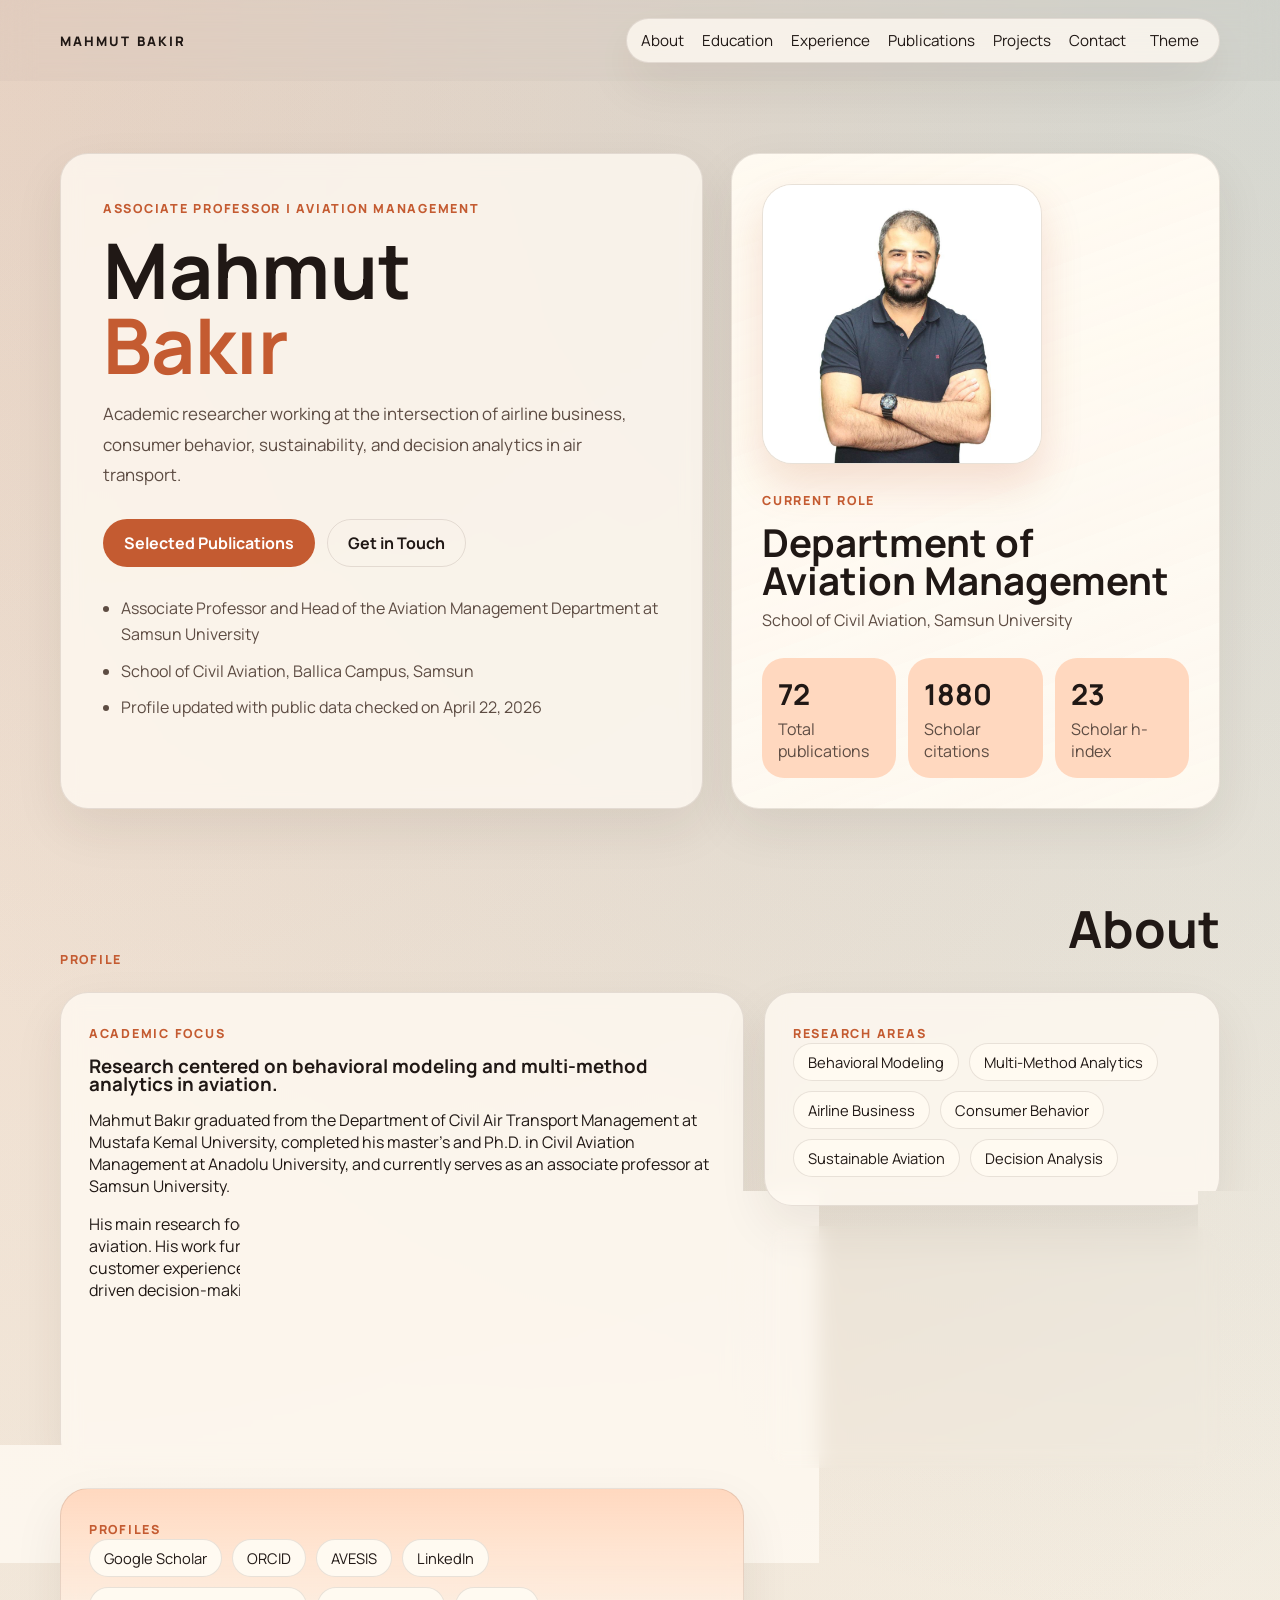
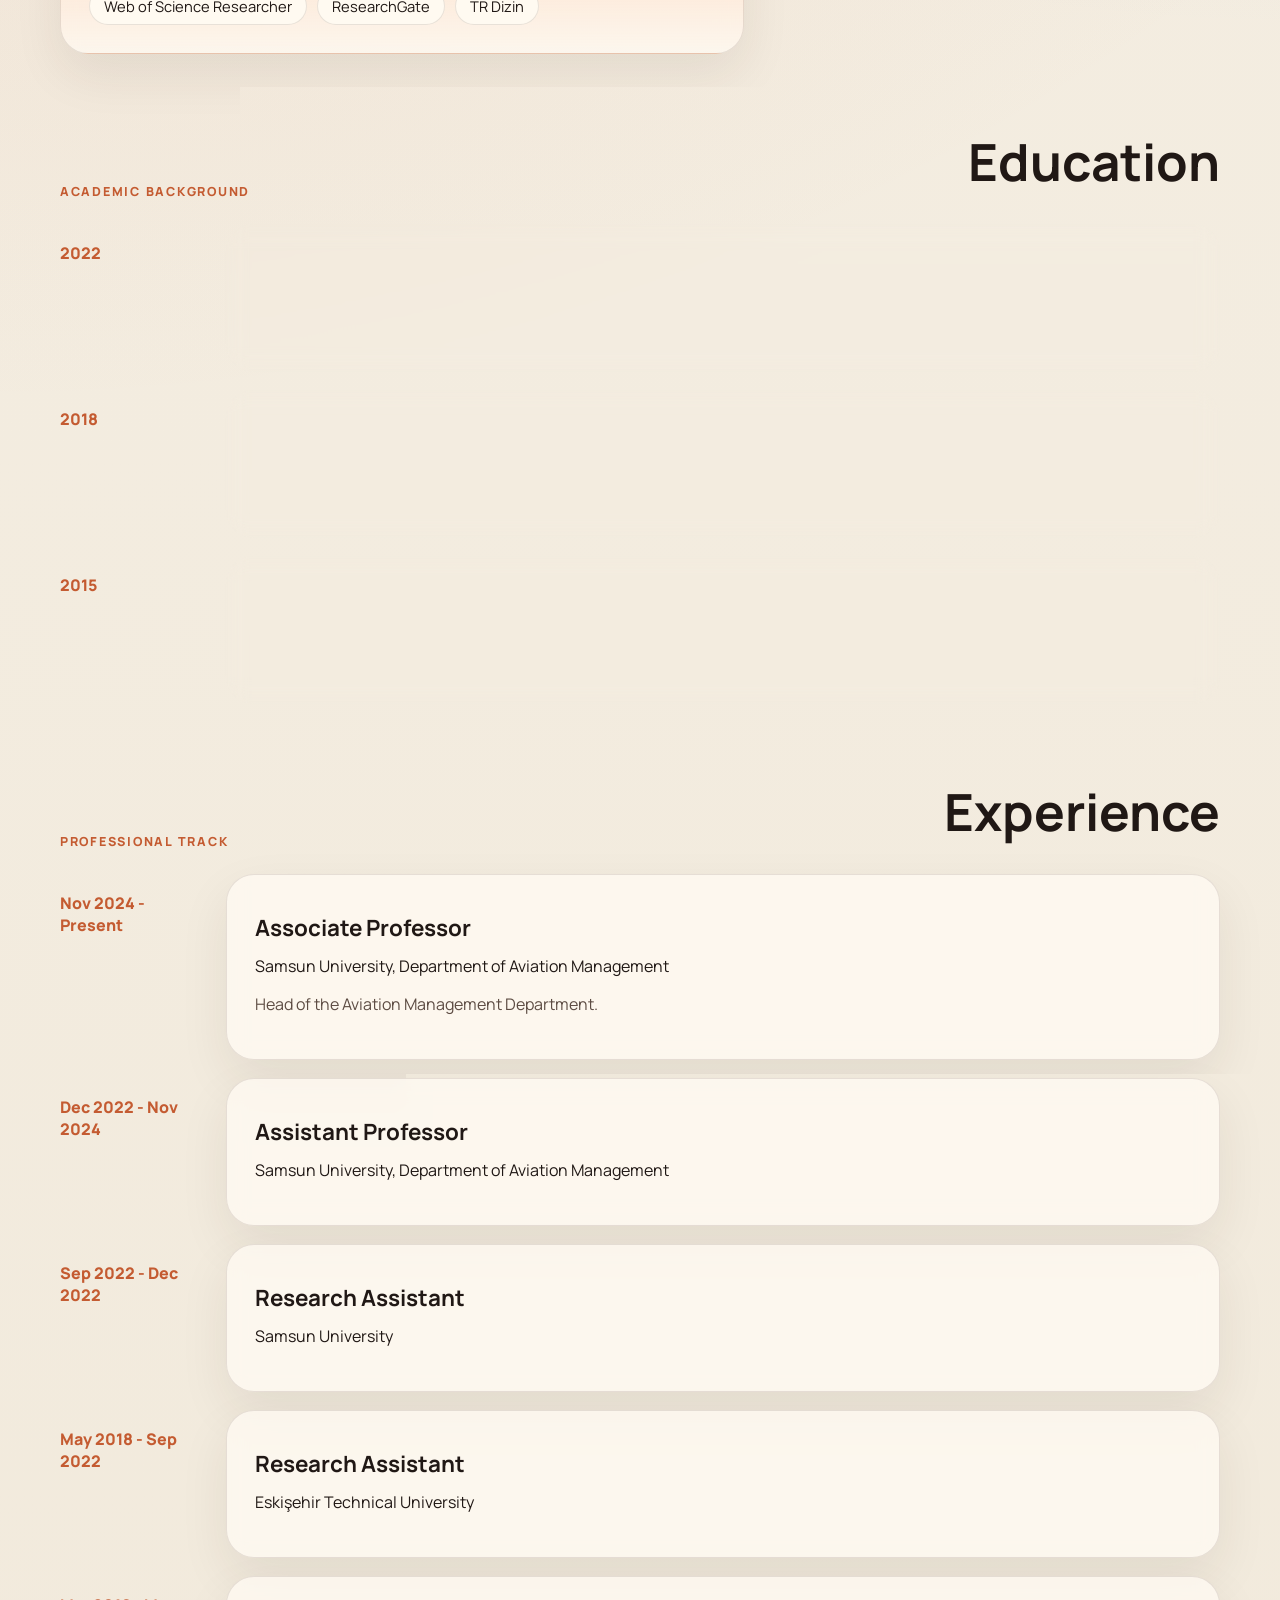
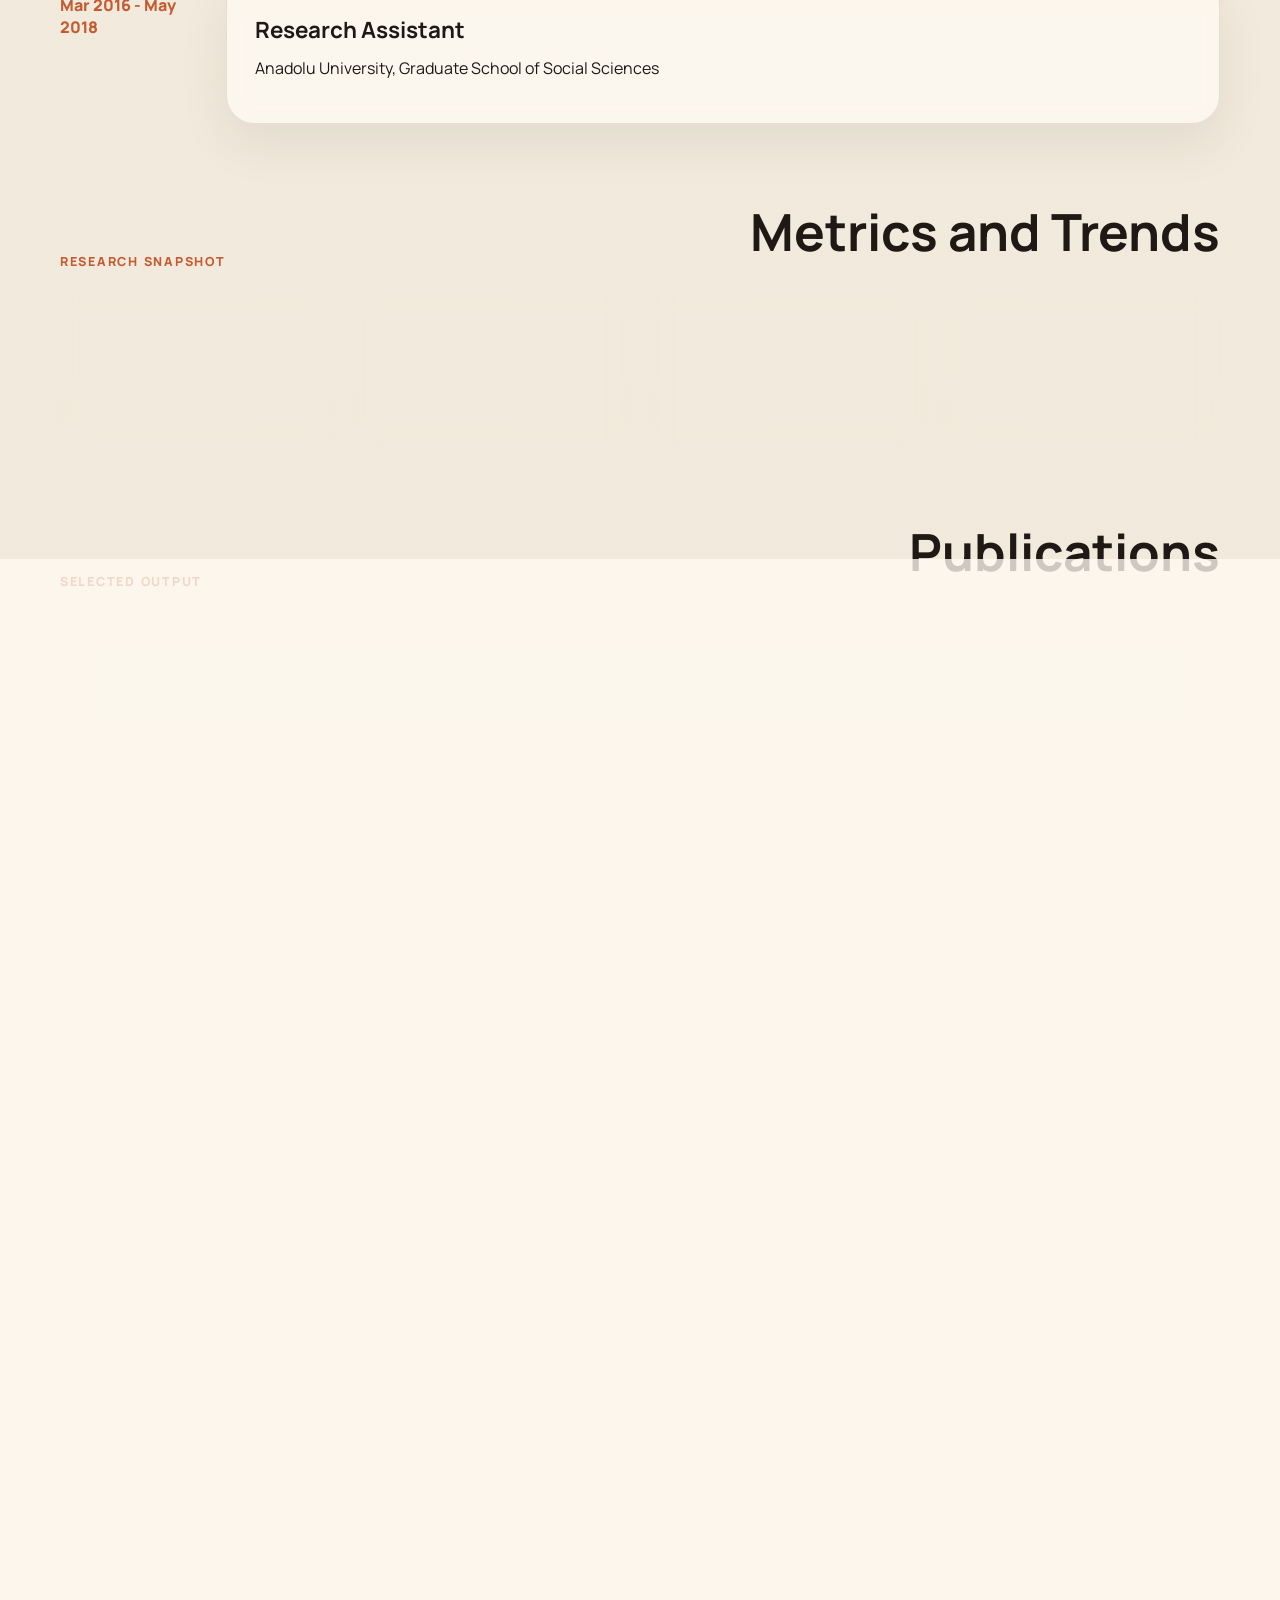
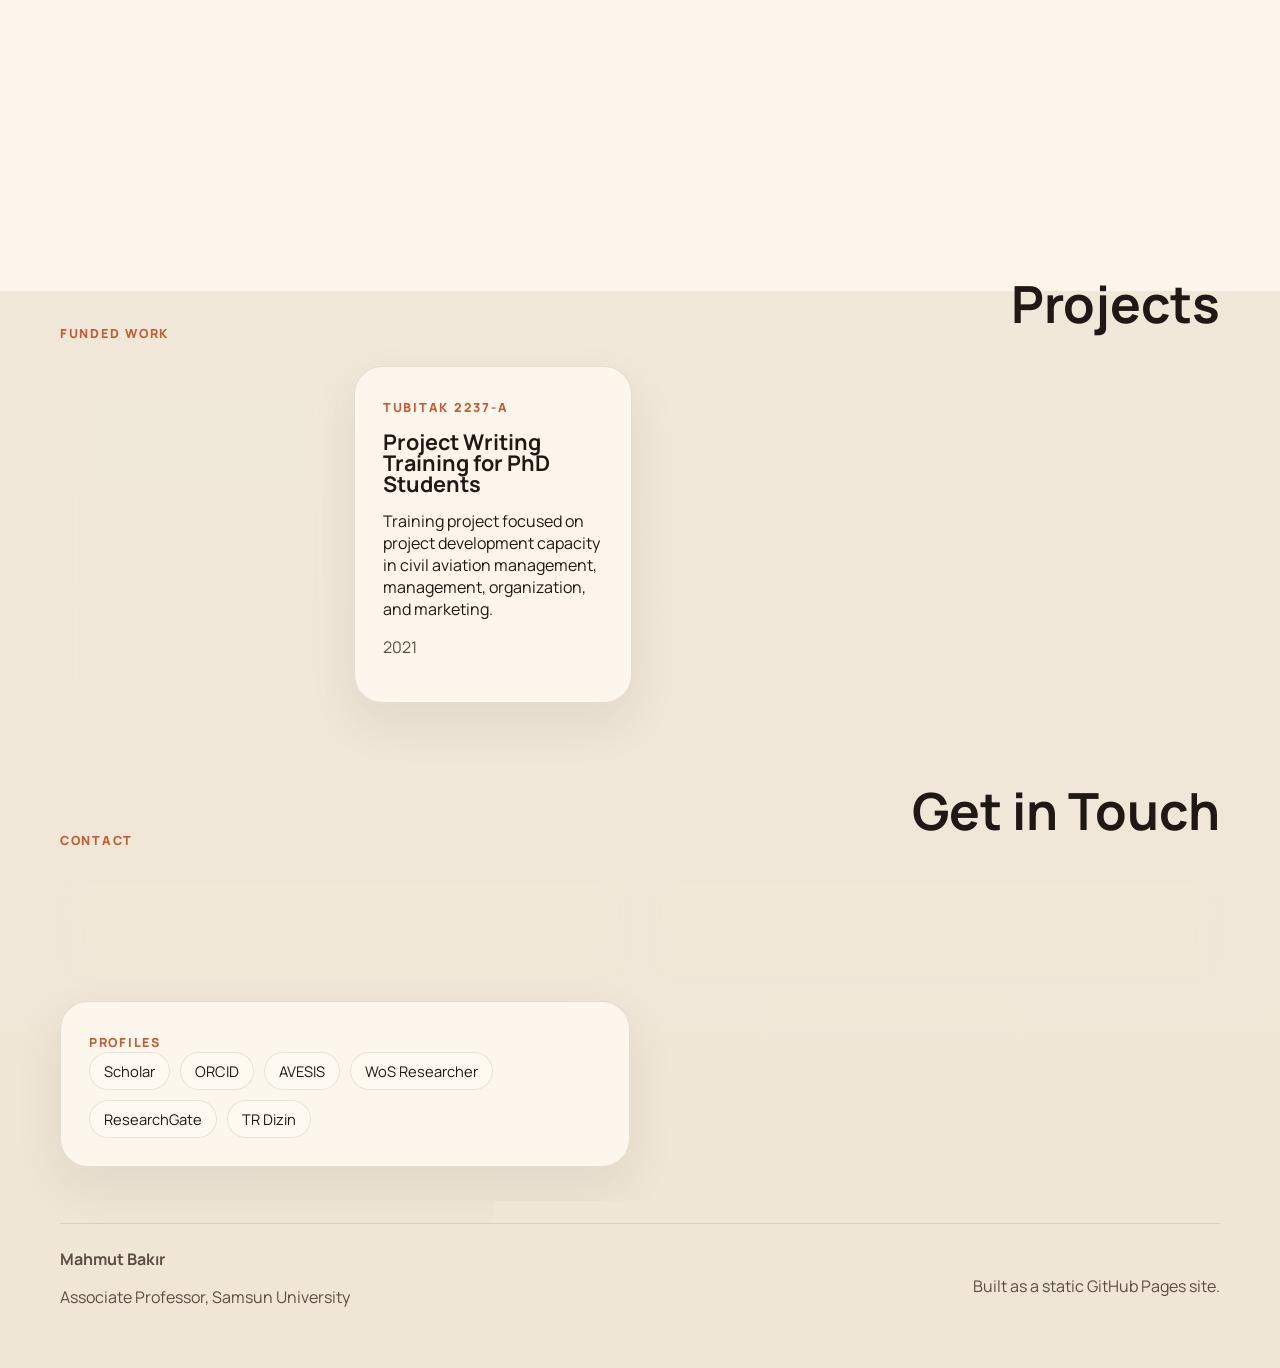
==== index.html @ b76503ff "Update index.html" ====
<!DOCTYPE html>
<html lang="en">
<head>
    <meta charset="utf-8">
    <meta name="viewport" content="width=device-width, initial-scale=1">
    <meta name="theme-color" content="#0f172a">
    <title>Mahmut Bakır | Associate Professor</title>
    <meta name="description" content="Academic website of Associate Professor Mahmut Bakır at Samsun University. Research in aviation management, airline business, service quality, consumer behavior, sustainability, and decision analysis.">
    <meta property="og:title" content="Mahmut Bakır | Associate Professor">
    <meta property="og:description" content="Academic profile of Mahmut Bakır at Samsun University.">
    <meta property="og:type" content="website">
    <meta property="og:image" content="assets/profile.jpeg">
    <meta name="twitter:card" content="summary_large_image">
    <meta name="twitter:title" content="Mahmut Bakır | Associate Professor">
    <meta name="twitter:description" content="Aviation management researcher at Samsun University.">
    <link rel="icon" type="image/svg+xml" href="data:image/svg+xml,%3Csvg xmlns='http://www.w3.org/2000/svg' viewBox='0 0 100 100'%3E%3Crect width='100' height='100' rx='24' fill='%230f172a'/%3E%3Ctext x='50' y='58' text-anchor='middle' font-size='36' fill='%23f8fafc' font-family='Arial'%3EMB%3C/text%3E%3C/svg%3E">
    <link rel="preconnect" href="https://fonts.googleapis.com">
    <link rel="preconnect" href="https://fonts.gstatic.com" crossorigin>
    <link href="https://fonts.googleapis.com/css2?family=Manrope:wght@400;500;600;700;800&display=swap" rel="stylesheet">
    <script type="application/ld+json">
    {
      "@context": "https://schema.org",
      "@type": "Person",
      "name": "Mahmut Bakır",
      "jobTitle": "Associate Professor",
      "worksFor": {
        "@type": "Organization",
        "name": "Samsun University"
      },
      "affiliation": {
        "@type": "Organization",
        "name": "Samsun University"
      },
      "email": "mailto:mahmut.bakir@samsun.edu.tr",
      "sameAs": [
        "https://scholar.google.com/citations?user=OSSfn5wAAAAJ&hl=tr&authuser=1",
        "https://orcid.org/0000-0002-3898-4987",
        "https://avesis.samsun.edu.tr/mahmut.bakir",
        "https://www.linkedin.com/in/mahmut-bak%C4%B1r-05159a65/",
        "https://publons.com/researcher/3231061/mahmut-bakir/",
        "https://www.researchgate.net/profile/Mahmut_Bakir",
        "https://trdizin.gov.tr/author/detail/TmpNME5EZzRPQT09"
      ],
      "knowsAbout": [
        "Aviation Management",
        "Behavioral Modeling",
        "Multi-Method Analytics",
        "Airline Business",
        "Service Marketing",
        "Consumer Behavior",
        "Sustainable Aviation",
        "Decision Analysis",
        "Bibliometric Analysis",
        "Multivariate Statistics"
      ]
    }
    </script>
    <link rel="stylesheet" href="styles/main.css">
</head>
<body>
    <header class="site-header">
        <nav class="nav-shell container">
            <a class="brand" href="#top">MAHMUT BAKIR</a>
            <button id="menuBtn" class="menu-btn" aria-label="Open menu">Menu</button>
            <div id="navLinks" class="nav-links">
                <a href="#about">About</a>
                <a href="#education">Education</a>
                <a href="#experience">Experience</a>
                <a href="#publications">Publications</a>
                <a href="#projects">Projects</a>
                <a href="#contact">Contact</a>
                <button id="themeBtn" class="theme-btn" type="button" aria-label="Toggle theme">Theme</button>
            </div>
        </nav>
    </header>

    <main id="top">
        <section class="hero">
            <div class="container hero-grid">
                <div class="hero-copy">
                    <span class="eyebrow">Associate Professor | Aviation Management</span>
                    <h1>Mahmut <span>Bakır</span></h1>
                    <p class="hero-text">
    Academic researcher working at the intersection of airline business, consumer behavior,
    sustainability, and decision analytics in air transport.
</p>
                    <div class="hero-actions">
                        <a class="btn btn-primary" href="#publications">Selected Publications</a>
                        <a class="btn btn-secondary" href="#contact">Get in Touch</a>
                    </div>
                    <ul class="hero-points">
                        <li>Associate Professor and Head of the Aviation Management Department at Samsun University</li>
                        <li>School of Civil Aviation, Ballica Campus, Samsun</li>
                        <li>Profile updated with public data checked on April 22, 2026</li>
                    </ul>
                </div>
                <aside class="hero-card">
                    <img src="assets/profile.jpeg" class="hero-photo" alt="Portrait of Mahmut Bakır">
                    <div class="hero-card-meta">
                        <span class="label">Current Role</span>
                        <h2>Department of Aviation Management</h2>
                        <p>School of Civil Aviation, Samsun University</p>
                    </div>
                    <div class="stat-strip">
                        <div>
                            <strong>72</strong>
                            <span>Total publications</span>
                        </div>
                        <div>
                            <strong>1880</strong>
                            <span>Scholar citations</span>
                        </div>
                        <div>
                            <strong>23</strong>
                            <span>Scholar h-index</span>
                        </div>
                    </div>
                </aside>
            </div>
        </section>

        <section id="about" class="section">
            <div class="container">
                <div class="section-heading">
                    <span class="eyebrow">Profile</span>
                    <h2>About</h2>
                </div>
                <div class="bento-grid">
                    <article class="card card-large">
                        <span class="label">Academic Focus</span>
                        <h3>Research centered on behavioral modeling and multi-method analytics in aviation.</h3>
                        <p>
                            Mahmut Bakır graduated from the Department of Civil Air Transport Management at Mustafa
                            Kemal University, completed his master's and Ph.D. in Civil Aviation Management at
                            Anadolu University, and currently serves as an associate professor at Samsun University.
                        </p>
                        <p>
                            His main research focus is behavioral modeling and multi-method analytics in aviation.
                            His work further encompasses airline management, service marketing, customer experience, and sustainable aviation, with an increasing emphasis on data-driven decision-making and the integration of emerging technologies.
                        </p>
                    </article>

                  <article class="card">
    <span class="label">Research Areas</span>
    <div class="tag-cloud">
        <span>Behavioral Modeling</span>
        <span>Multi-Method Analytics</span>
        <span>Airline Business</span>
        <span>Consumer Behavior</span>
        <span>Sustainable Aviation</span>
        <span>Decision Analysis</span>
    </div>
</article>

                    <article class="card">
                        <span class="label">Institution</span>
                        <h3>Samsun University</h3>
                        <p>School of Civil Aviation</p>
                        <p>Department of Aviation Management</p>
                        <p>Ballica Campus, Samsun 55420, Turkey</p>
                    </article>

                    <article class="card card-accent">
                        <span class="label">Profiles</span>
                        <div class="profile-links">
                            <a href="https://scholar.google.com/citations?user=OSSfn5wAAAAJ&hl=tr&authuser=1" target="_blank" rel="noreferrer">Google Scholar</a>
                            <a href="https://orcid.org/0000-0002-3898-4987" target="_blank" rel="noreferrer">ORCID</a>
                            <a href="https://avesis.samsun.edu.tr/mahmut.bakir" target="_blank" rel="noreferrer">AVESIS</a>
                            <a href="https://www.linkedin.com/in/mahmut-bak%C4%B1r-05159a65/" target="_blank" rel="noreferrer">LinkedIn</a>
                            <a href="https://publons.com/researcher/3231061/mahmut-bakir/" target="_blank" rel="noreferrer">Web of Science Researcher</a>
                            <a href="https://www.researchgate.net/profile/Mahmut_Bakir" target="_blank" rel="noreferrer">ResearchGate</a>
                            <a href="https://trdizin.gov.tr/author/detail/TmpNME5EZzRPQT09" target="_blank" rel="noreferrer">TR Dizin</a>
                        </div>
                    </article>
                </div>
            </div>
        </section>

        <section id="education" class="section section-soft">
            <div class="container">
                <div class="section-heading">
                    <span class="eyebrow">Academic Background</span>
                    <h2>Education</h2>
                </div>
                <div class="timeline">
                    <article class="timeline-item">
                        <span class="timeline-year">2022</span>
                        <div class="card timeline-card">
                            <h3>Ph.D. in Civil Aviation Management</h3>
                            <p>Anadolu University, Graduate School of Social Sciences</p>
                        </div>
                    </article>
                    <article class="timeline-item">
                        <span class="timeline-year">2018</span>
                        <div class="card timeline-card">
                            <h3>M.Sc. in Civil Aviation Management</h3>
                            <p>Anadolu University, Graduate School of Social Sciences</p>
                        </div>
                    </article>
                    <article class="timeline-item">
                        <span class="timeline-year">2015</span>
                        <div class="card timeline-card">
                            <h3>B.Sc. in Civil Air Transport Management</h3>
                            <p>Mustafa Kemal University</p>
                        </div>
                    </article>
                </div>
            </div>
        </section>

        <section id="experience" class="section">
            <div class="container">
                <div class="section-heading">
                    <span class="eyebrow">Professional Track</span>
                    <h2>Experience</h2>
                </div>
                <div class="timeline">
                    <article class="timeline-item">
                        <span class="timeline-year">Nov 2024 - Present</span>
                        <div class="card timeline-card">
                            <h3>Associate Professor</h3>
                            <p>Samsun University, Department of Aviation Management</p>
                            <p class="muted">Head of the Aviation Management Department.</p>
                        </div>
                    </article>
                    <article class="timeline-item">
                        <span class="timeline-year">Dec 2022 - Nov 2024</span>
                        <div class="card timeline-card">
                            <h3>Assistant Professor</h3>
                            <p>Samsun University, Department of Aviation Management</p>
                        </div>
                    </article>
                    <article class="timeline-item">
                        <span class="timeline-year">Sep 2022 - Dec 2022</span>
                        <div class="card timeline-card">
                            <h3>Research Assistant</h3>
                            <p>Samsun University</p>
                        </div>
                    </article>
                    <article class="timeline-item">
                        <span class="timeline-year">May 2018 - Sep 2022</span>
                        <div class="card timeline-card">
                            <h3>Research Assistant</h3>
                            <p>Eskişehir Technical University</p>
                        </div>
                    </article>
                    <article class="timeline-item">
                        <span class="timeline-year">Mar 2016 - May 2018</span>
                        <div class="card timeline-card">
                            <h3>Research Assistant</h3>
                            <p>Anadolu University, Graduate School of Social Sciences</p>
                        </div>
                    </article>
                </div>
            </div>
        </section>

        <section id="metrics" class="section section-soft">
            <div class="container">
                <div class="section-heading">
                    <span class="eyebrow">Research Snapshot</span>
                    <h2>Metrics and Trends</h2>
                </div>
                <div class="metrics-grid">
                    <article class="metric-card">
                        <span>Google Scholar</span>
                        <strong>1800</strong>
                        <p>Total citations</p>
                    </article>
                    <article class="metric-card">
                        <span>Google Scholar</span>
                        <strong>22</strong>
                        <p>h-index</p>
                    </article>
                    <article class="metric-card">
                        <span>Scopus</span>
                        <strong>714</strong>
                        <p>Citations</p>
                    </article>
                    <article class="metric-card">
                        <span>Scopus</span>
                        <strong>13</strong>
                        <p>h-index</p>
                    </article>
                </div>
            </div>
        </section>

        <section id="publications" class="section">
            <div class="container">
                <div class="section-heading">
                    <span class="eyebrow">Selected Output</span>
                    <h2>Publications</h2>
                </div>
                <article class="card">
                    <span class="label">Recent Studies</span>
                    <div class="publication-table-wrap">
                        <table class="publication-table">
                            <thead>
                                <tr>
                                    <th>Year</th>
                                    <th>Publication Full Details</th>
                                    <th>Scopus Quartiles</th>
                                </tr>
                            </thead>
                            <tbody>
                                <tr>
                                    <td>2026</td>
                                    <td><strong>Dönmez K., Bakır M., Çeçen R. K.</strong> A comprehensive data-driven MCDM approach to determine the best single objective function for the aircraft sequencing and scheduling problem. <em>Expert Systems with Applications</em>, 296.</td>
                                    <td><span class="quartile">Q1</span></td>
                                </tr>
                                <tr>
                                    <td>2025</td>
                                    <td><strong>Bakır M., Akan Ş., Afaneh İ. N. Y., Kurt M.</strong> Relationships between service quality and customer satisfaction in airlines: Evidence from SEM and ANN based on AIRQUAL model. <em>European Journal of Tourism Research</em>, 41.</td>
                                    <td><span class="quartile">Q2</span></td>
                                </tr>
                                <tr>
                                    <td>2025</td>
                                    <td><strong>Bakır M., Sak F. S.</strong> Charting the landscape of customer experience research in the business field: a bibliometric exploration. <em>ESIC-MARKET</em>, 56(1), 1-26.</td>
                                    <td><span class="quartile">-</span></td>
                                </tr>
                                <tr>
                                    <td>2025</td>
                                    <td><strong>Zungur N., Orhan G., Bakır M.</strong> Exploring intention to travel with eco-friendly airlines: A dual-stage SEM-ANN approach. <em>Case Studies on Transport Policy</em>, 19.</td>
                                    <td><span class="quartile">Q1</span></td>
                                </tr>
                                <tr>
                                    <td>2025</td>
                                    <td><strong>Bakır M., Akan Ş., Özdemir E., Han H.</strong> Mapping the intellectual and thematic evolution of airline service quality research: a bibliometric analysis (1981-2024). <em>Journal of Travel and Tourism Marketing</em>, 42(6), 785-813.</td>
                                    <td><span class="quartile">Q1</span></td>
                                </tr>
                                <tr>
                                    <td>2025</td>
                                    <td><strong>Bakır M., Atalık Ö., Itani N.</strong> Service quality and repurchase intentions in the airline industry: a multiple mediation analysis through customer citizenship behaviour. <em>Current Issues in Tourism</em>, 28(24), 4025-4046.</td>
                                    <td><span class="quartile">Q1</span></td>
                                </tr>
                                <tr>
                                    <td>2025</td>
                                    <td><strong>Mkedder N., Bakır M., Das M.</strong> Motivational Theory Perspective of Factors Influencing MOBA In-game Items Purchase: A Fuzzy DEMATEL Approach. <em>International Journal of Information Technology and Decision Making</em>.</td>
                                    <td><span class="quartile">Q2</span></td>
                                </tr>
                                <tr>
                                    <td>2024</td>
                                    <td><strong>Yazgan B., Doğan Ö., Bakır M., Gun D.</strong> Sustainable Passenger Services and Child-Friendly Airport Experience: A Case Study of Istanbul Airport. <em>Sustainability (Switzerland)</em>, 16(23).</td>
                                    <td><span class="quartile">Q1</span></td>
                                </tr>
                                <tr>
                                    <td>2024</td>
                                    <td><strong>Bakır M., Itani N.</strong> Modelling Behavioural Factors Affecting Consumers' Intention to Adopt Electric Aircraft: A Multi-Method Investigation. <em>Sustainability (Switzerland)</em>, 16(19).</td>
                                    <td><span class="quartile">Q1</span></td>
                                </tr>
                                <tr>
                                    <td>2024</td>
                                    <td><strong>Bakır M., Atalık Ö.</strong> Examining cross-cultural patterns in customer citizenship behavior: A cross-cultural exploration between Turkish and British airline passengers. <em>Travel Behaviour and Society</em>, 37.</td>
                                    <td><span class="quartile">Q1</span></td>
                                </tr>
                            </tbody>
                        </table>
                    </div>
                    <a class="inline-link" href="https://avesis.samsun.edu.tr/mahmut.bakir/yayinlar" target="_blank" rel="noreferrer">View full public publication list</a>
                </article>
            </div>
        </section>

        <section id="projects" class="section section-soft">
            <div class="container">
                <div class="section-heading">
                    <span class="eyebrow">Funded Work</span>
                    <h2>Projects</h2>
                </div>
                <div id="projectGrid" class="project-grid"></div>
            </div>
        </section>

        <section id="contact" class="section">
            <div class="container">
                <div class="section-heading">
                    <span class="eyebrow">Contact</span>
                    <h2>Get in Touch</h2>
                </div>
                <div class="contact-grid">
                    <article class="card">
                        <span class="label">Email</span>
                        <a class="contact-link" href="mailto:mahmut.bakir@samsun.edu.tr">mahmut.bakir@samsun.edu.tr</a>
                    </article>
                    <article class="card">
                        <span class="label">Office Phone</span>
                        <p class="contact-link">+90 362 313 00 55 / Ext. 2402</p>
                    </article>
                    <article class="card">
                        <span class="label">Profiles</span>
                        <div class="profile-links">
                            <a href="https://scholar.google.com/citations?user=OSSfn5wAAAAJ&hl=tr&authuser=1" target="_blank" rel="noreferrer">Scholar</a>
                            <a href="https://orcid.org/0000-0002-3898-4987" target="_blank" rel="noreferrer">ORCID</a>
                            <a href="https://avesis.samsun.edu.tr/mahmut.bakir" target="_blank" rel="noreferrer">AVESIS</a>
                            <a href="https://publons.com/researcher/3231061/mahmut-bakir/" target="_blank" rel="noreferrer">WoS Researcher</a>
                            <a href="https://www.researchgate.net/profile/Mahmut_Bakir" target="_blank" rel="noreferrer">ResearchGate</a>
                            <a href="https://trdizin.gov.tr/author/detail/TmpNME5EZzRPQT09" target="_blank" rel="noreferrer">TR Dizin</a>
                        </div>
                    </article>
                </div>
            </div>
        </section>
    </main>

    <footer class="site-footer">
        <div class="container footer-inner">
            <div>
                <strong>Mahmut Bakır</strong>
                <p>Associate Professor, Samsun University</p>
            </div>
            <p>Built as a static GitHub Pages site.</p>
        </div>
    </footer>

    <script src="js/main.js"></script>
</body>
</html>
---- styles/main.css ----
:root {
    --bg: #f5efe4;
    --bg-soft: #efe6d6;
    --surface: rgba(255, 250, 242, 0.78);
    --surface-strong: #fffaf1;
    --text: #201815;
    --text-soft: #5d4c43;
    --line: rgba(64, 45, 35, 0.12);
    --accent: #c45b31;
    --accent-strong: #8f3517;
    --accent-soft: #ffd8bf;
    --shadow: 0 20px 50px rgba(56, 35, 20, 0.08);
    --radius: 28px;
    --font-display: "Manrope", sans-serif;
    --font-sans: "Manrope", sans-serif;
}

body[data-theme="dark"] {
    --bg: #0f1720;
    --bg-soft: #172230;
    --surface: rgba(18, 29, 41, 0.82);
    --surface-strong: #162433;
    --text: #edf3fa;
    --text-soft: #98aac0;
    --line: rgba(202, 219, 236, 0.12);
    --accent: #f59d65;
    --accent-strong: #ffd1ae;
    --accent-soft: rgba(245, 157, 101, 0.16);
    --shadow: 0 20px 50px rgba(0, 0, 0, 0.28);
}

* {
    box-sizing: border-box;
}

html {
    scroll-behavior: smooth;
}

body {
    margin: 0;
    font-family: var(--font-sans);
    color: var(--text);
    background:
        radial-gradient(circle at top left, rgba(196, 91, 49, 0.18), transparent 32%),
        radial-gradient(circle at top right, rgba(69, 151, 179, 0.18), transparent 26%),
        linear-gradient(180deg, var(--bg) 0%, var(--bg-soft) 100%);
    min-height: 100vh;
}

a {
    color: inherit;
    text-decoration: none;
}

img,
canvas {
    max-width: 100%;
}

.container {
    width: min(1160px, calc(100% - 32px));
    margin: 0 auto;
}

.site-header {
    position: sticky;
    top: 0;
    z-index: 20;
    backdrop-filter: blur(16px);
    background: rgba(0, 0, 0, 0.02);
}

.nav-shell {
    display: flex;
    align-items: center;
    justify-content: space-between;
    gap: 18px;
    padding: 18px 0;
}

.brand {
    font-size: 0.82rem;
    font-weight: 800;
    letter-spacing: 0.16em;
}

.nav-links {
    display: flex;
    align-items: center;
    gap: 18px;
    padding: 10px 14px;
    border: 1px solid var(--line);
    border-radius: 999px;
    background: var(--surface);
    box-shadow: var(--shadow);
}

.nav-links a,
.theme-btn,
.menu-btn {
    font: inherit;
    font-size: 0.95rem;
    color: var(--text);
    background: transparent;
    border: 0;
    cursor: pointer;
}

.menu-btn {
    display: none;
}

.hero {
    padding: 72px 0 40px;
}

.hero-grid {
    display: grid;
    grid-template-columns: 1.25fr 0.95fr;
    gap: 28px;
    align-items: stretch;
}

.hero-copy,
.hero-card,
.card,
.metric-card {
    border: 1px solid var(--line);
    background: var(--surface);
    backdrop-filter: blur(10px);
    box-shadow: var(--shadow);
    border-radius: var(--radius);
}

.hero-copy {
    padding: 42px;
}

.eyebrow,
.label {
    display: inline-flex;
    align-items: center;
    gap: 8px;
    font-size: 0.78rem;
    font-weight: 800;
    letter-spacing: 0.14em;
    text-transform: uppercase;
    color: var(--accent);
}

.hero-copy h1,
.section-heading h2,
.card h3,
.hero-card h2 {
    font-family: var(--font-display);
    line-height: 0.98;
    margin: 14px 0;
    font-variant-ligatures: none;
    font-feature-settings: "liga" 0, "clig" 0;
    text-rendering: optimizeLegibility;
}

.hero-copy h1 {
    font-size: clamp(3rem, 6vw, 6rem);
    max-width: 9ch;
}

.hero-copy h1 span {
    color: var(--accent);
    font-style: normal;
}

.hero-text {
    max-width: 60ch;
    font-size: 1.06rem;
    line-height: 1.8;
    color: var(--text-soft);
}

.hero-actions {
    display: flex;
    flex-wrap: wrap;
    gap: 12px;
    margin: 28px 0;
}

.btn {
    display: inline-flex;
    align-items: center;
    justify-content: center;
    min-height: 48px;
    padding: 0 20px;
    border-radius: 999px;
    border: 1px solid var(--line);
    font-weight: 700;
    transition: transform 0.2s ease, background 0.2s ease;
}

.btn:hover {
    transform: translateY(-1px);
}

.btn-primary {
    background: var(--accent);
    color: #fff;
    border-color: transparent;
}

.btn-secondary {
    background: transparent;
}

.hero-points,
.simple-list,
.publication-list {
    margin: 0;
    padding-left: 18px;
}

.hero-points li,
.simple-list li,
.publication-list li {
    margin: 0 0 10px;
    color: var(--text-soft);
    line-height: 1.65;
}

.hero-card {
    padding: 30px;
    display: flex;
    flex-direction: column;
    justify-content: space-between;
    gap: 24px;
    background:
        linear-gradient(160deg, var(--surface-strong), var(--surface)),
        var(--surface);
}

.hero-photo {
    width: min(100%, 280px);
    aspect-ratio: 1 / 1;
    object-fit: cover;
    object-position: center top;
    border-radius: 30px;
    border: 1px solid var(--line);
    background: var(--surface-strong);
    box-shadow: 0 20px 40px rgba(196, 91, 49, 0.18);
}

.hero-card-meta h2 {
    font-size: clamp(1.8rem, 3vw, 2.6rem);
    margin-bottom: 8px;
}

.hero-card-meta p {
    margin: 0;
    color: var(--text-soft);
    line-height: 1.7;
}

.stat-strip {
    display: grid;
    grid-template-columns: repeat(3, 1fr);
    gap: 12px;
}

.stat-strip div,
.metric-card {
    padding: 16px;
    border-radius: 22px;
    background: var(--accent-soft);
}

.stat-strip strong,
.metric-card strong {
    display: block;
    font-size: 1.8rem;
    margin-bottom: 4px;
}

.stat-strip span,
.metric-card span,
.metric-card p {
    color: var(--text-soft);
}

.section {
    padding: 40px 0 28px;
}

.section-soft {
    position: relative;
}

.section-heading {
    display: flex;
    justify-content: space-between;
    align-items: end;
    gap: 18px;
    margin-bottom: 24px;
}

.section-heading h2 {
    font-size: clamp(2rem, 4vw, 3.3rem);
}

.bento-grid {
    display: grid;
    grid-template-columns: 1.2fr 0.8fr;
    gap: 20px;
}

.card {
    padding: 28px;
}

.card-large {
    grid-row: span 2;
}

.card-accent {
    background:
        linear-gradient(180deg, var(--accent-soft), var(--surface));
}

.tag-cloud,
.profile-links {
    display: flex;
    flex-wrap: wrap;
    gap: 10px;
}

.tag-cloud span,
.profile-links a {
    display: inline-flex;
    align-items: center;
    min-height: 38px;
    padding: 0 14px;
    border-radius: 999px;
    border: 1px solid var(--line);
    background: var(--surface-strong);
    font-size: 0.92rem;
}

.timeline {
    display: grid;
    gap: 18px;
}

.timeline-item {
    display: grid;
    grid-template-columns: 150px 1fr;
    gap: 16px;
    align-items: start;
}

.timeline-year {
    font-weight: 800;
    color: var(--accent);
    padding-top: 18px;
}

.timeline-card h3 {
    font-size: 1.4rem;
}

.two-column,
.pub-layout,
.contact-grid {
    display: grid;
    grid-template-columns: repeat(2, minmax(0, 1fr));
    gap: 20px;
}

.metrics-grid,
.project-grid {
    display: grid;
    grid-template-columns: repeat(4, minmax(0, 1fr));
    gap: 16px;
}

.muted {
    color: var(--text-soft);
}

.publication-list {
    padding-left: 22px;
}

.publication-list a {
    color: var(--accent);
    font-weight: 700;
}

.publication-table-wrap {
    overflow-x: auto;
}

.publication-table {
    width: 100%;
    border-collapse: collapse;
    min-width: 760px;
}

.publication-table th,
.publication-table td {
    padding: 16px;
    text-align: left;
    vertical-align: top;
    border-bottom: 1px solid var(--line);
}

.publication-table th {
    font-size: 0.78rem;
    letter-spacing: 0.12em;
    text-transform: uppercase;
    color: var(--accent);
}

.publication-table td {
    color: var(--text-soft);
    line-height: 1.55;
}

.publication-table strong {
    color: var(--text);
}

.quartile {
    display: inline-flex;
    align-items: center;
    justify-content: center;
    min-width: 44px;
    min-height: 32px;
    padding: 0 10px;
    border-radius: 999px;
    background: var(--accent-soft);
    color: var(--accent-strong);
    font-weight: 800;
}

.inline-link {
    display: inline-flex;
    margin-top: 14px;
    color: var(--accent);
    font-weight: 700;
}

.project-grid .card h3 {
    font-size: 1.35rem;
}

.contact-link {
    display: inline-block;
    margin-top: 10px;
    font-size: 1.05rem;
    font-weight: 700;
    color: var(--accent);
    word-break: break-word;
}

.site-footer {
    padding: 28px 0 44px;
}

.footer-inner {
    display: flex;
    align-items: center;
    justify-content: space-between;
    gap: 12px;
    color: var(--text-soft);
    border-top: 1px solid var(--line);
    padding-top: 24px;
}

@media (max-width: 980px) {
    .hero-grid,
    .bento-grid,
    .metrics-grid,
    .project-grid,
    .contact-grid,
    .two-column,
    .pub-layout {
        grid-template-columns: 1fr;
    }

    .stat-strip {
        grid-template-columns: 1fr;
    }

    .nav-links {
        position: absolute;
        top: 72px;
        right: 16px;
        display: none;
        flex-direction: column;
        align-items: stretch;
        min-width: 220px;
        border-radius: 24px;
        padding: 16px;
    }

    .nav-links.open {
        display: flex;
    }

    .menu-btn {
        display: inline-flex;
        align-items: center;
        justify-content: center;
        min-height: 44px;
        padding: 0 14px;
        border-radius: 999px;
        border: 1px solid var(--line);
        background: var(--surface);
    }
}

@media (max-width: 640px) {
    .hero-copy,
    .hero-card,
    .card {
        padding: 22px;
        border-radius: 24px;
    }

    .container {
        width: min(100% - 20px, 1160px);
    }

    .timeline-item {
        grid-template-columns: 1fr;
    }

    .timeline-year {
        padding-top: 0;
    }

    .footer-inner,
    .section-heading {
        flex-direction: column;
        align-items: start;
    }
}
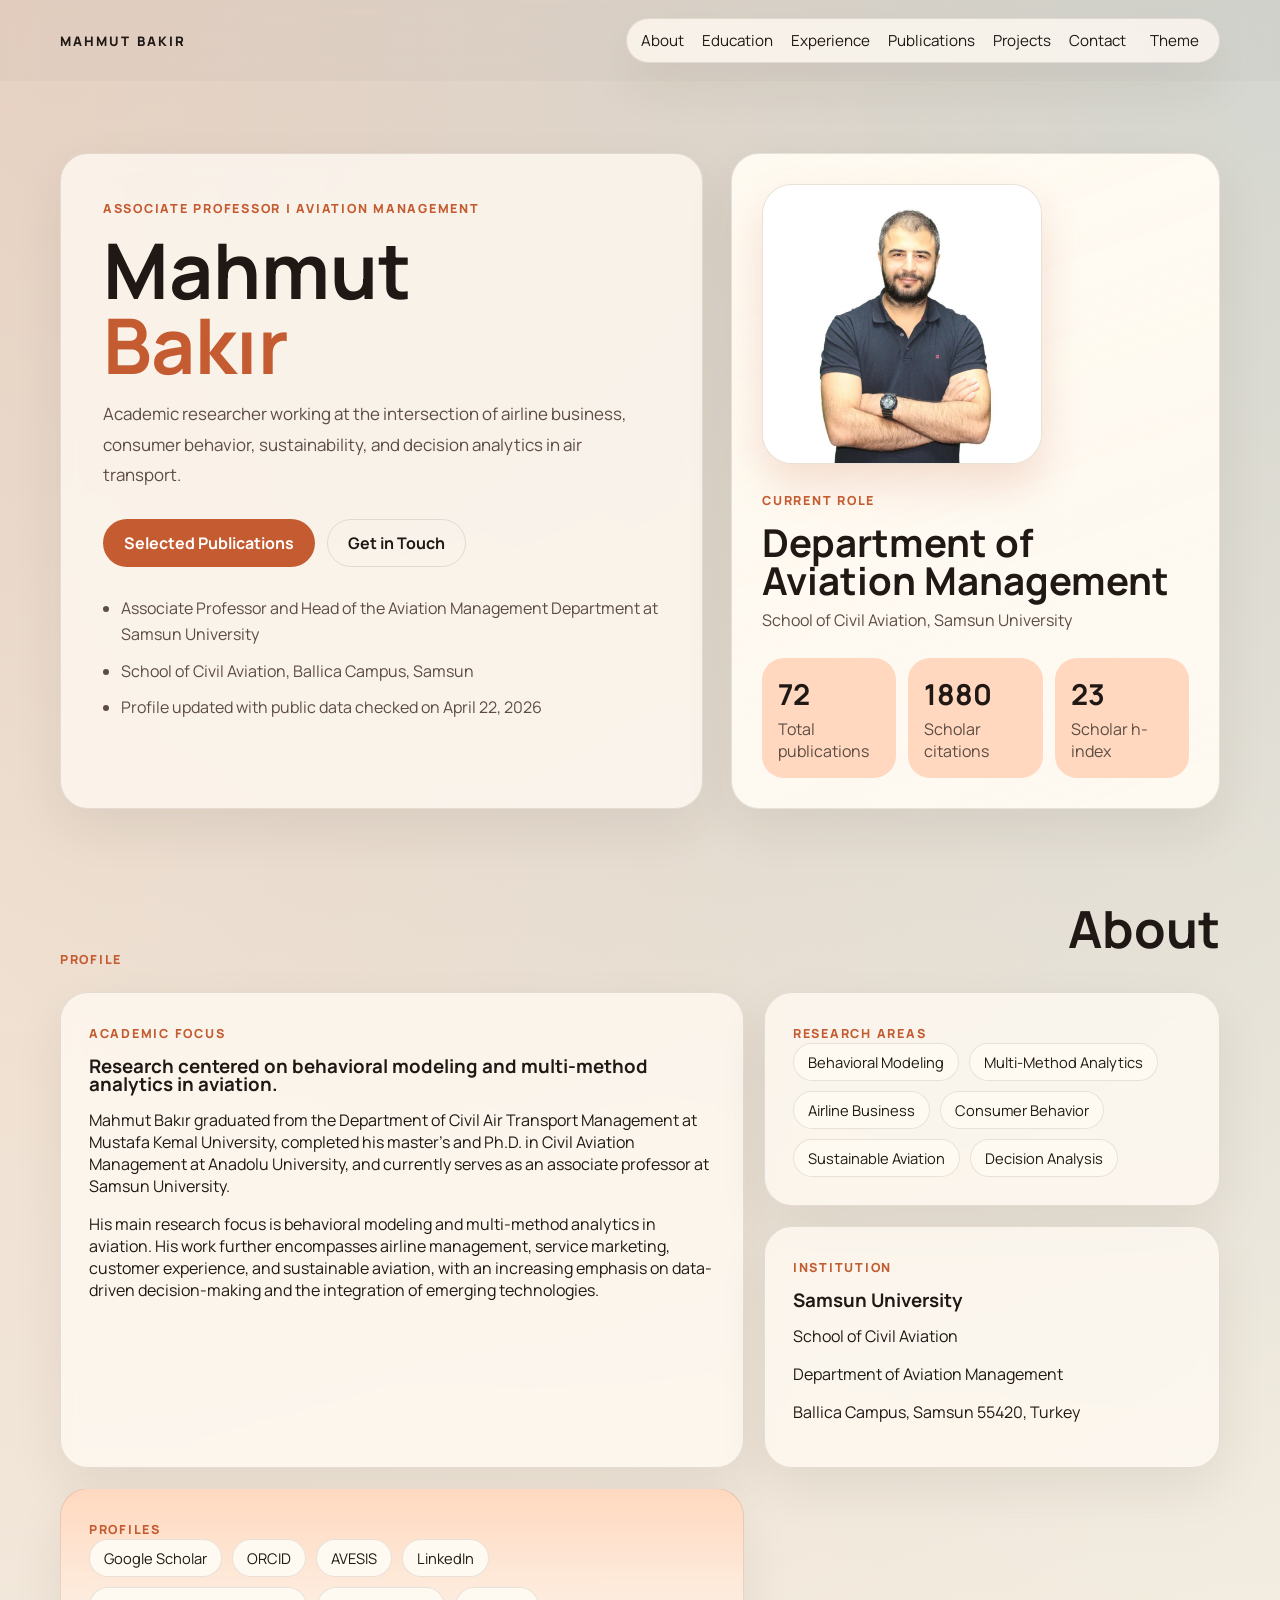
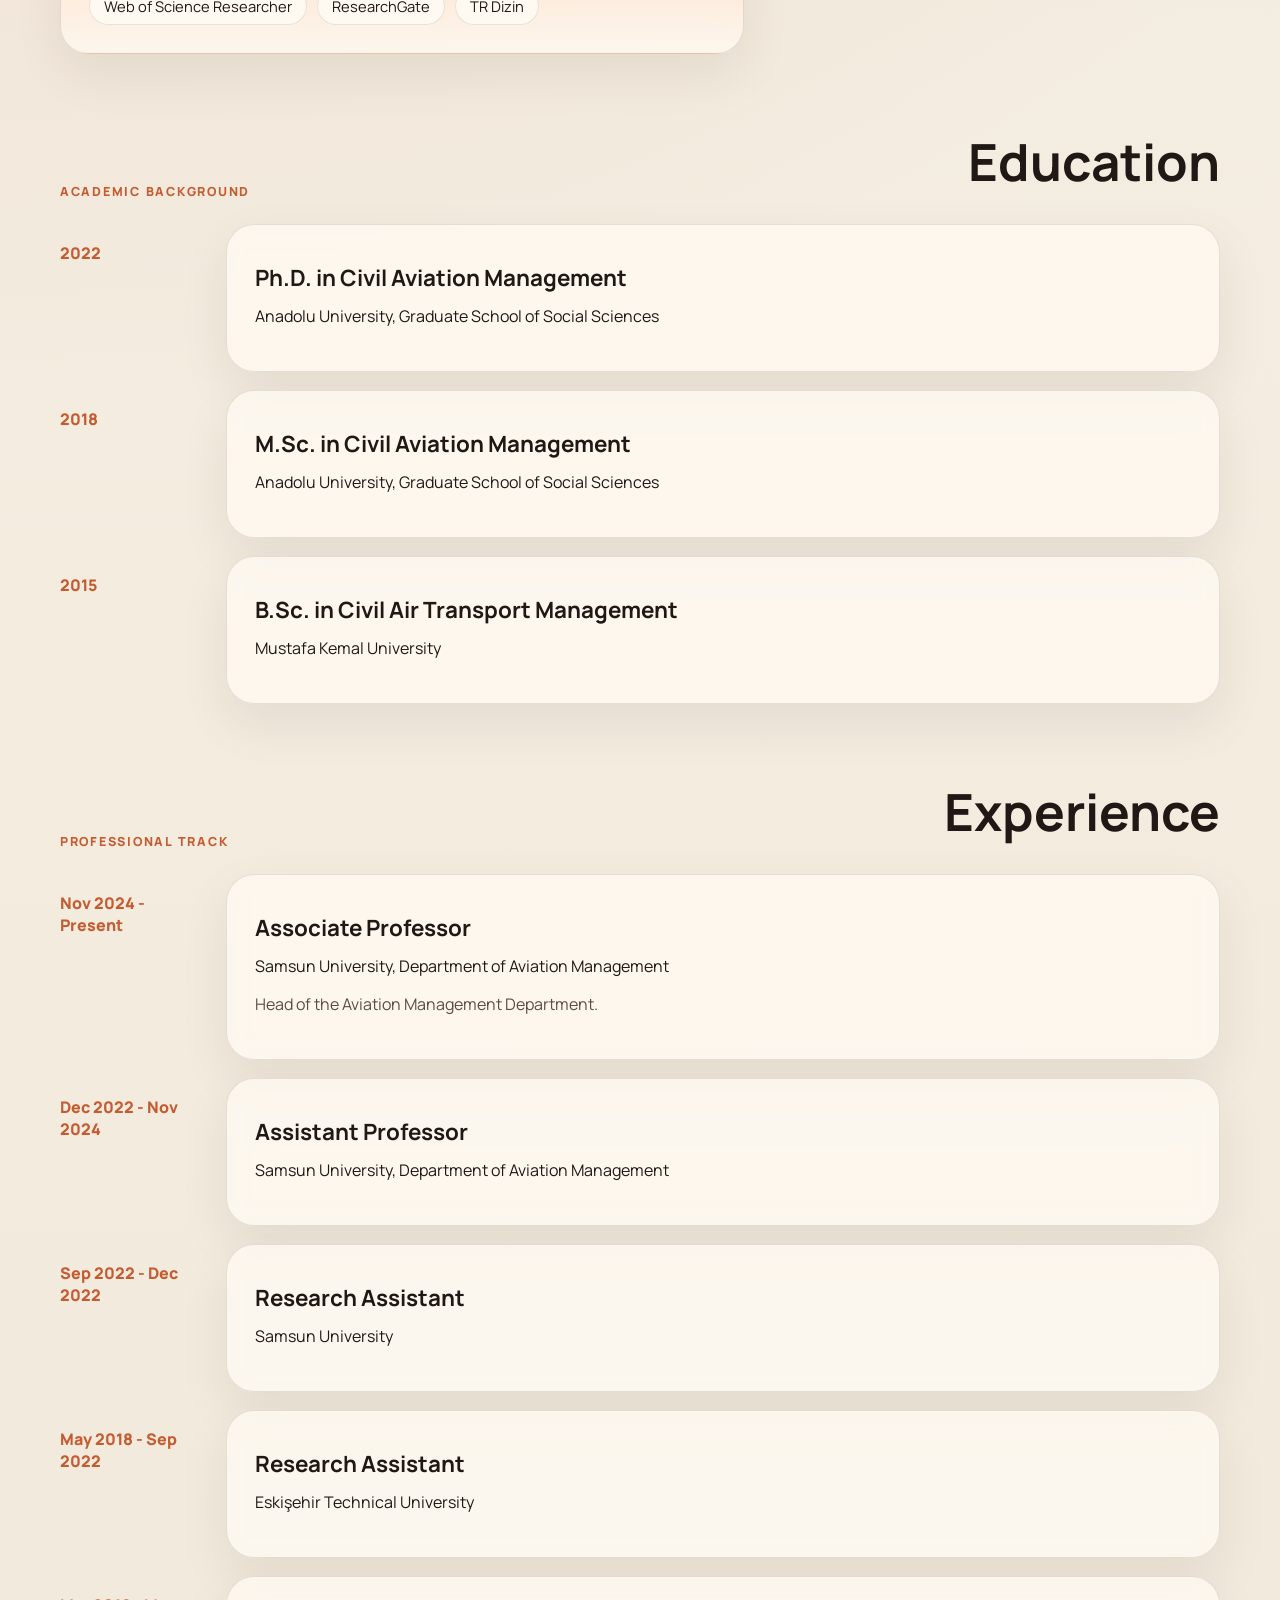
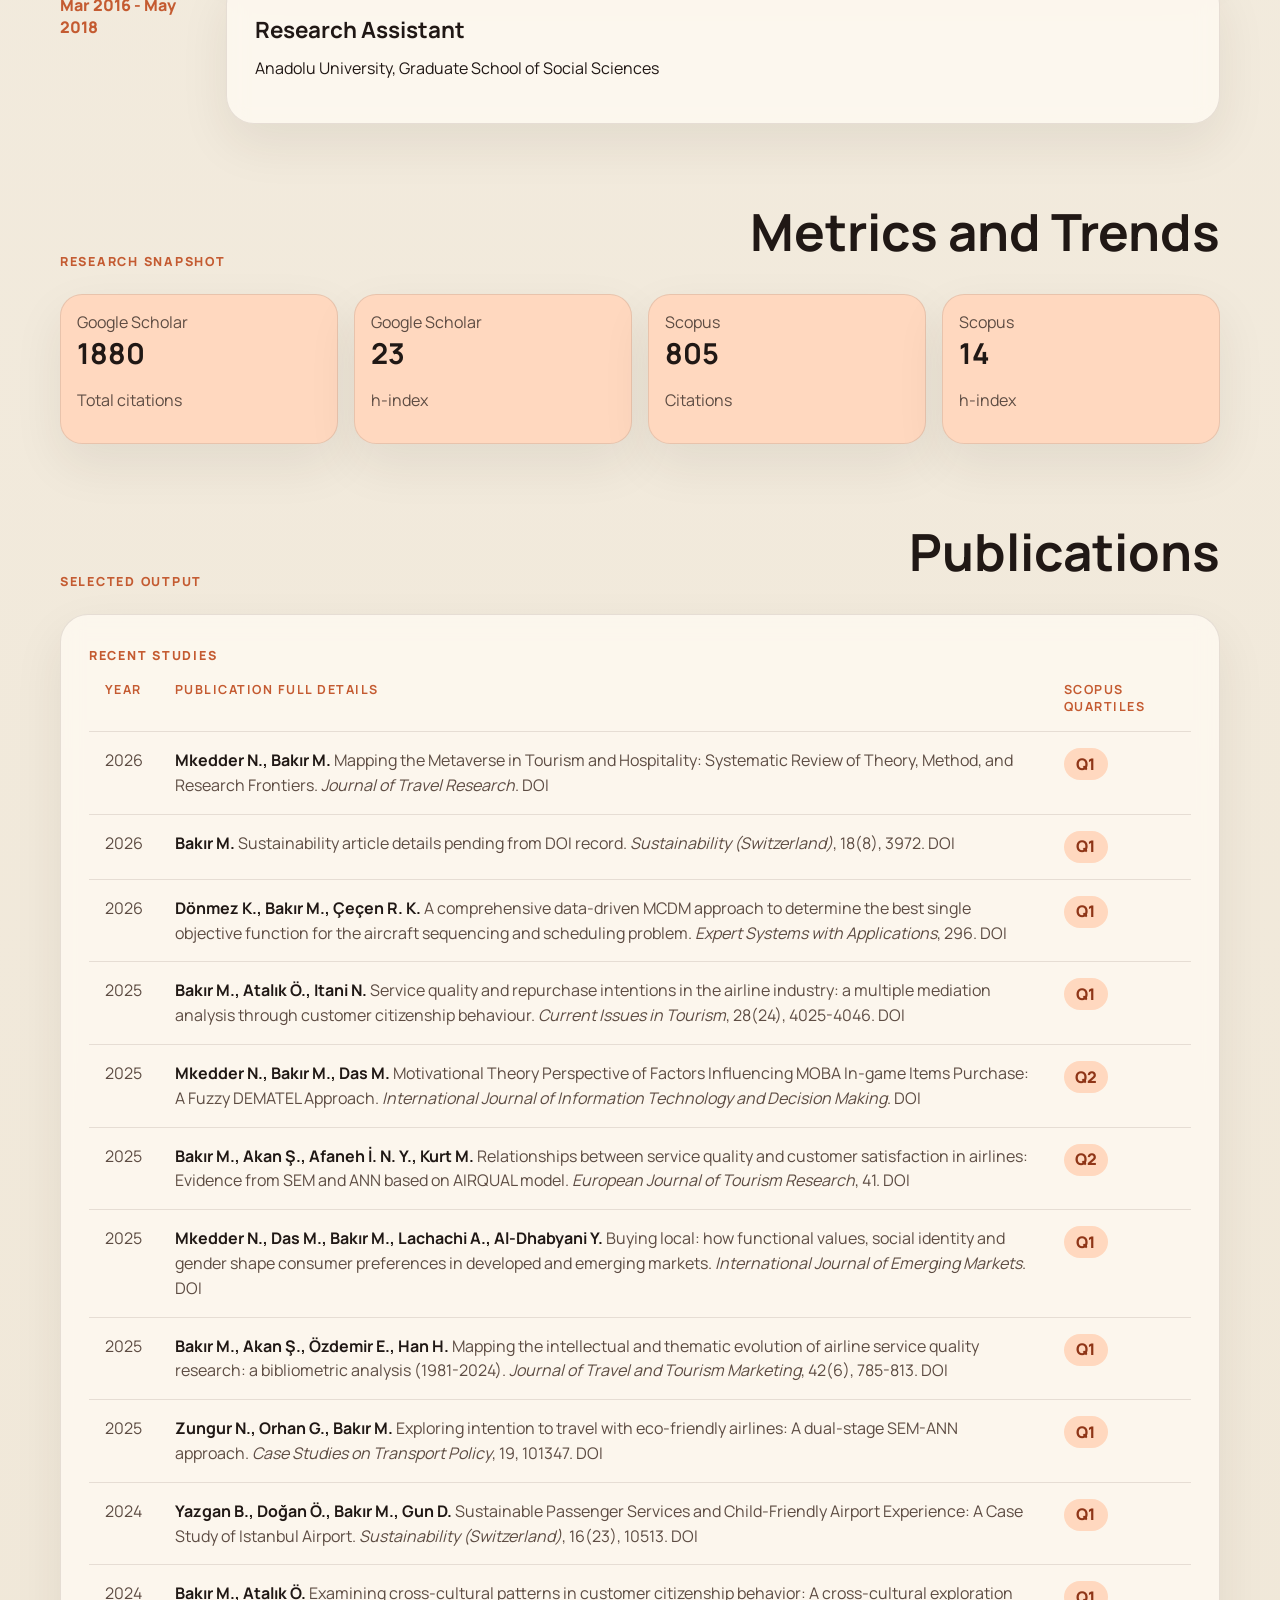
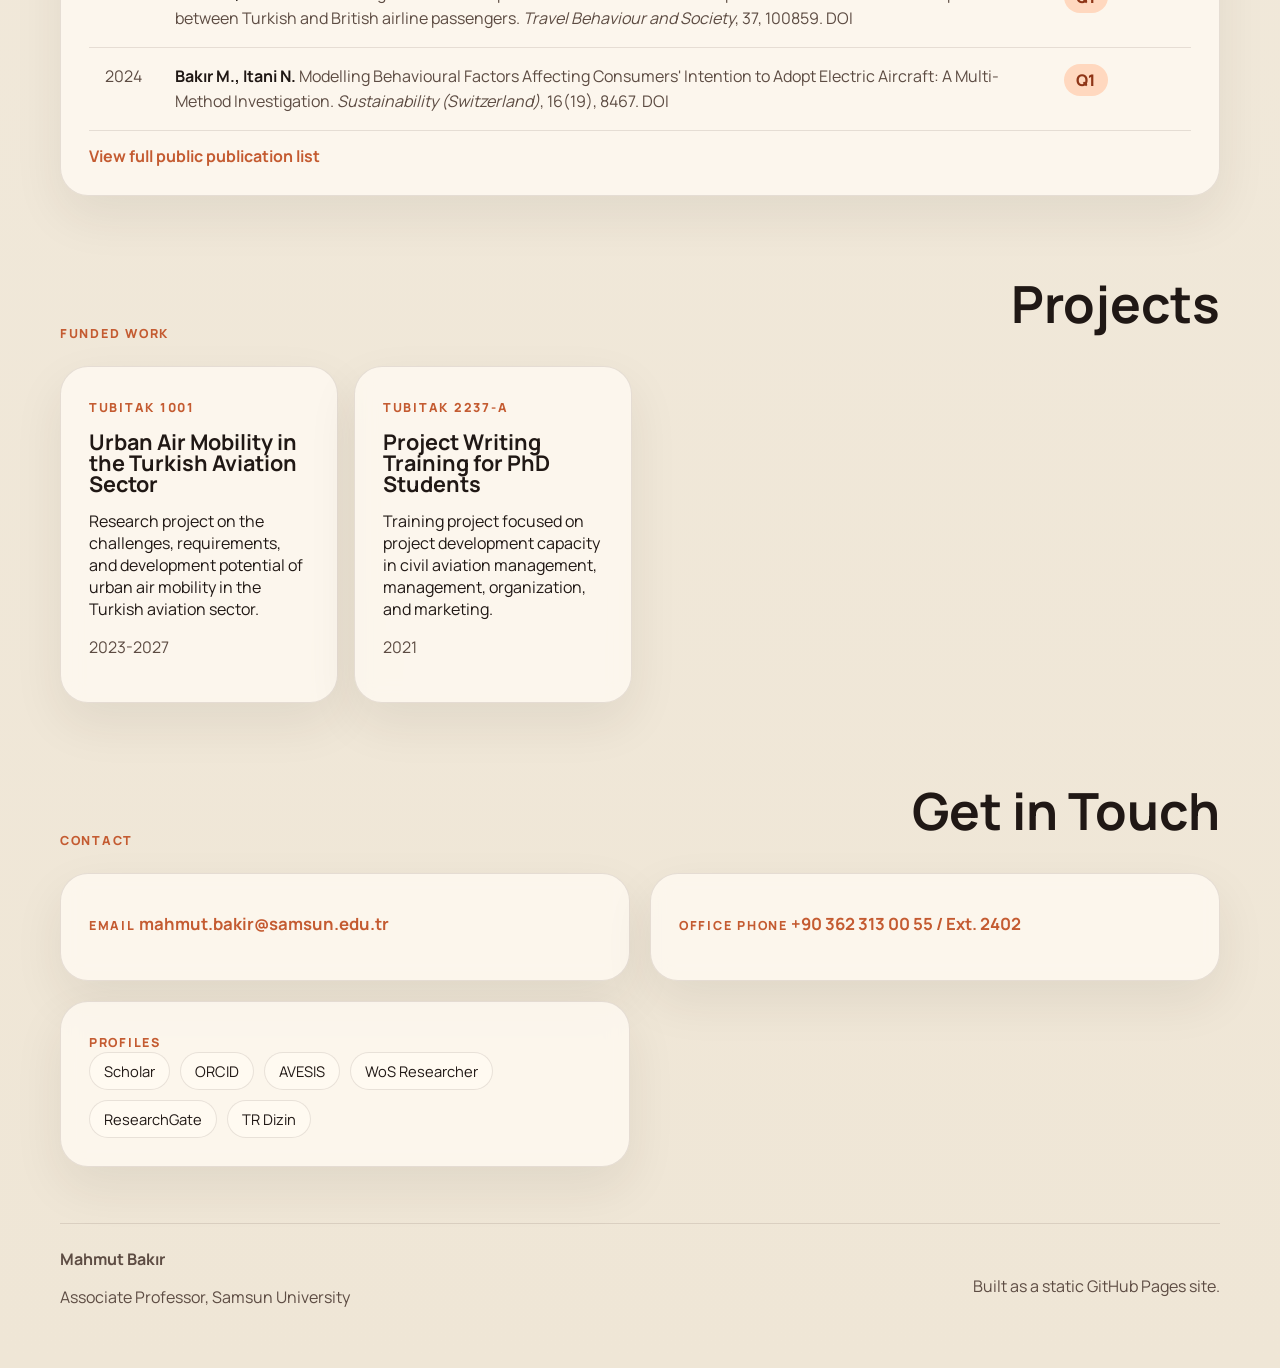
==== commit 1d461d59: "Update index.html" ====
--- a/index.html
+++ b/index.html
@@ -264,22 +264,22 @@
                 <div class="metrics-grid">
                     <article class="metric-card">
                         <span>Google Scholar</span>
-                        <strong>1800</strong>
+                        <strong>1880</strong>
                         <p>Total citations</p>
                     </article>
                     <article class="metric-card">
                         <span>Google Scholar</span>
-                        <strong>22</strong>
+                        <strong>23</strong>
                         <p>h-index</p>
                     </article>
                     <article class="metric-card">
                         <span>Scopus</span>
-                        <strong>714</strong>
+                        <strong>805</strong>
                         <p>Citations</p>
                     </article>
                     <article class="metric-card">
                         <span>Scopus</span>
-                        <strong>13</strong>
+                        <strong>14</strong>
                         <p>h-index</p>
                     </article>
                 </div>
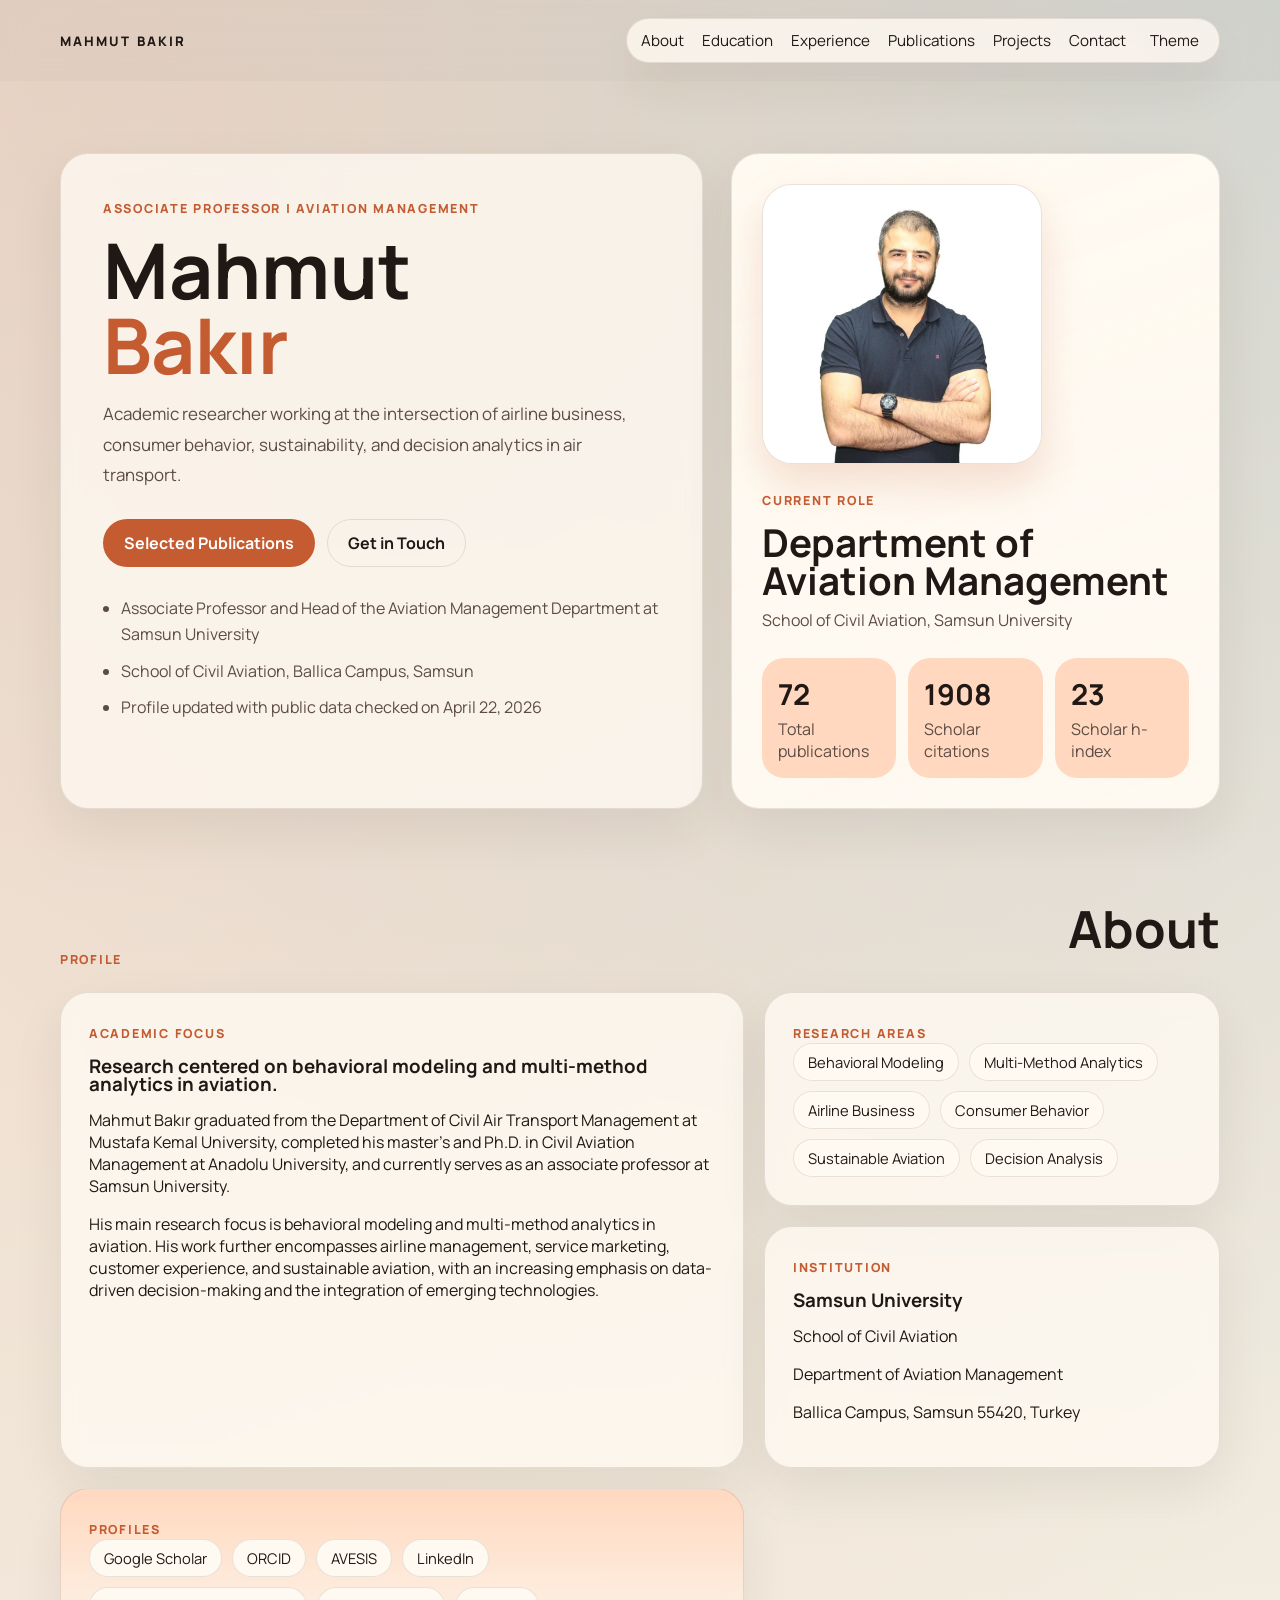
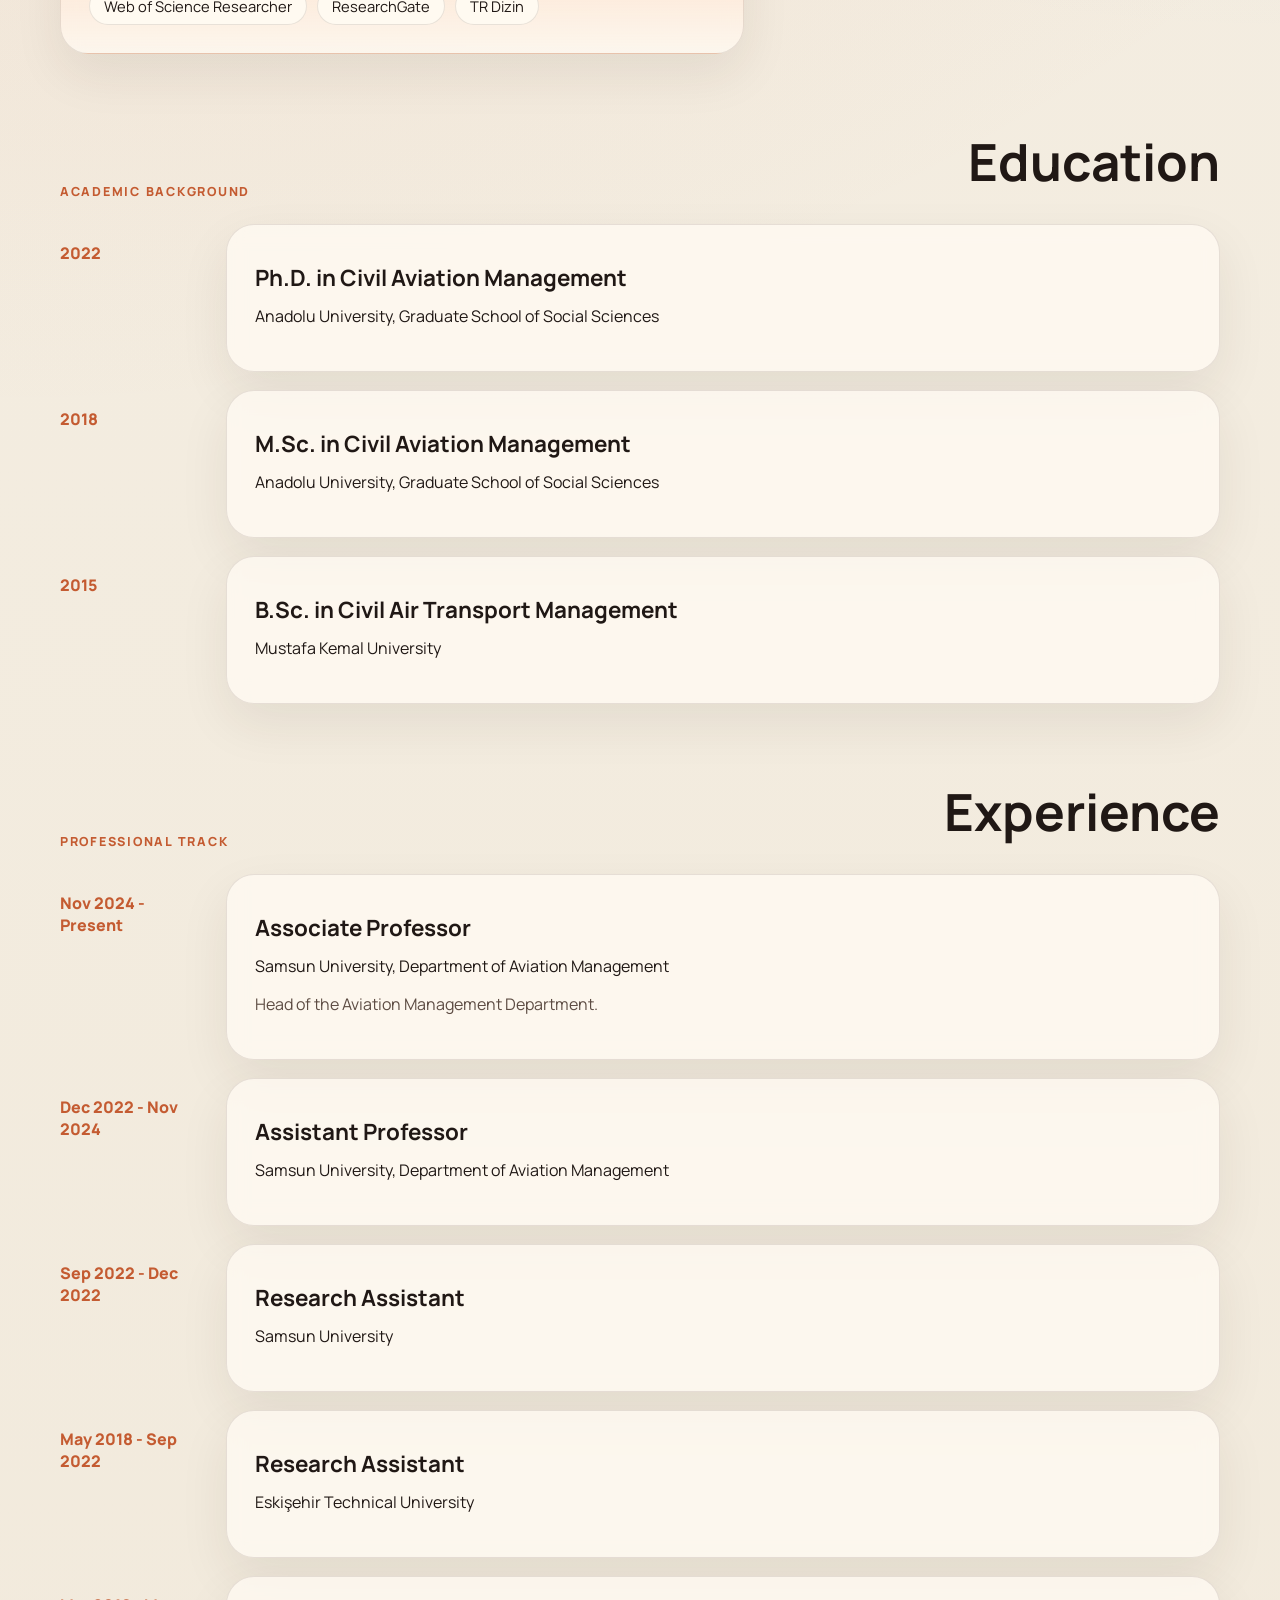
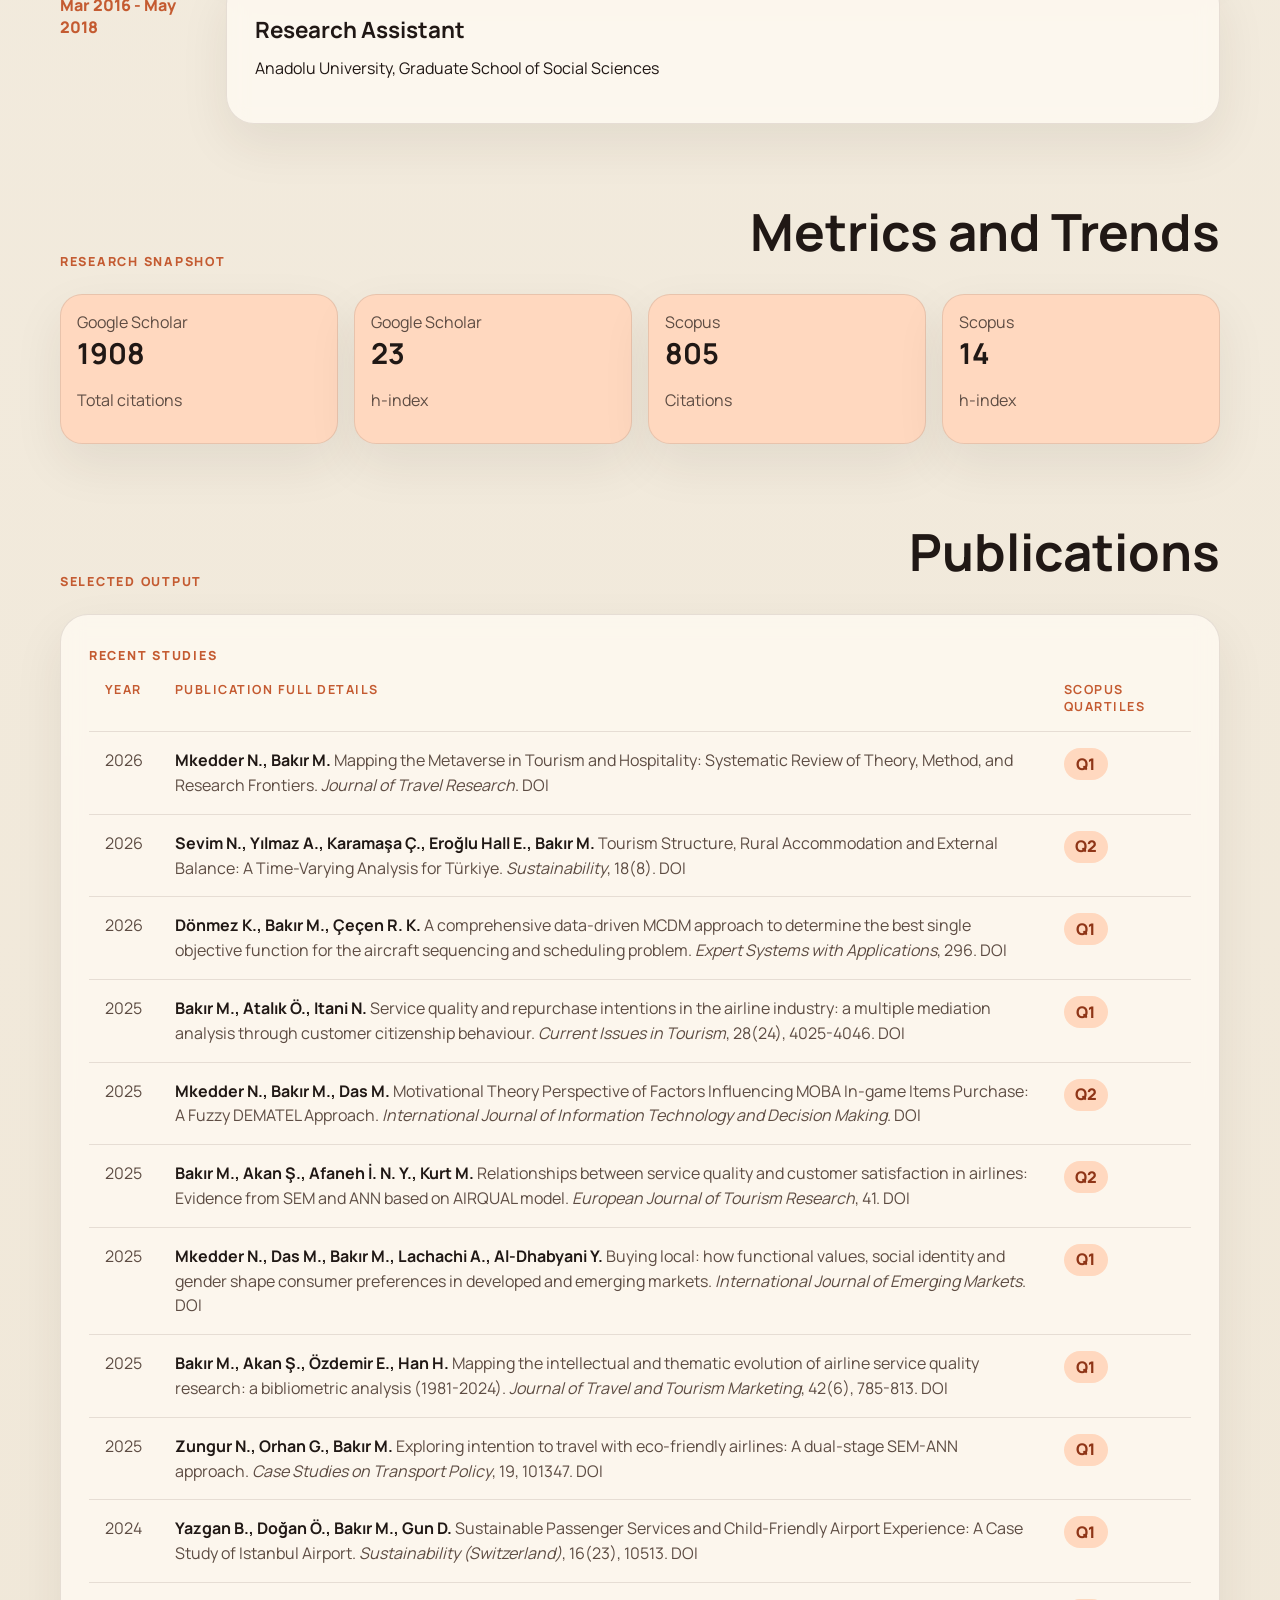
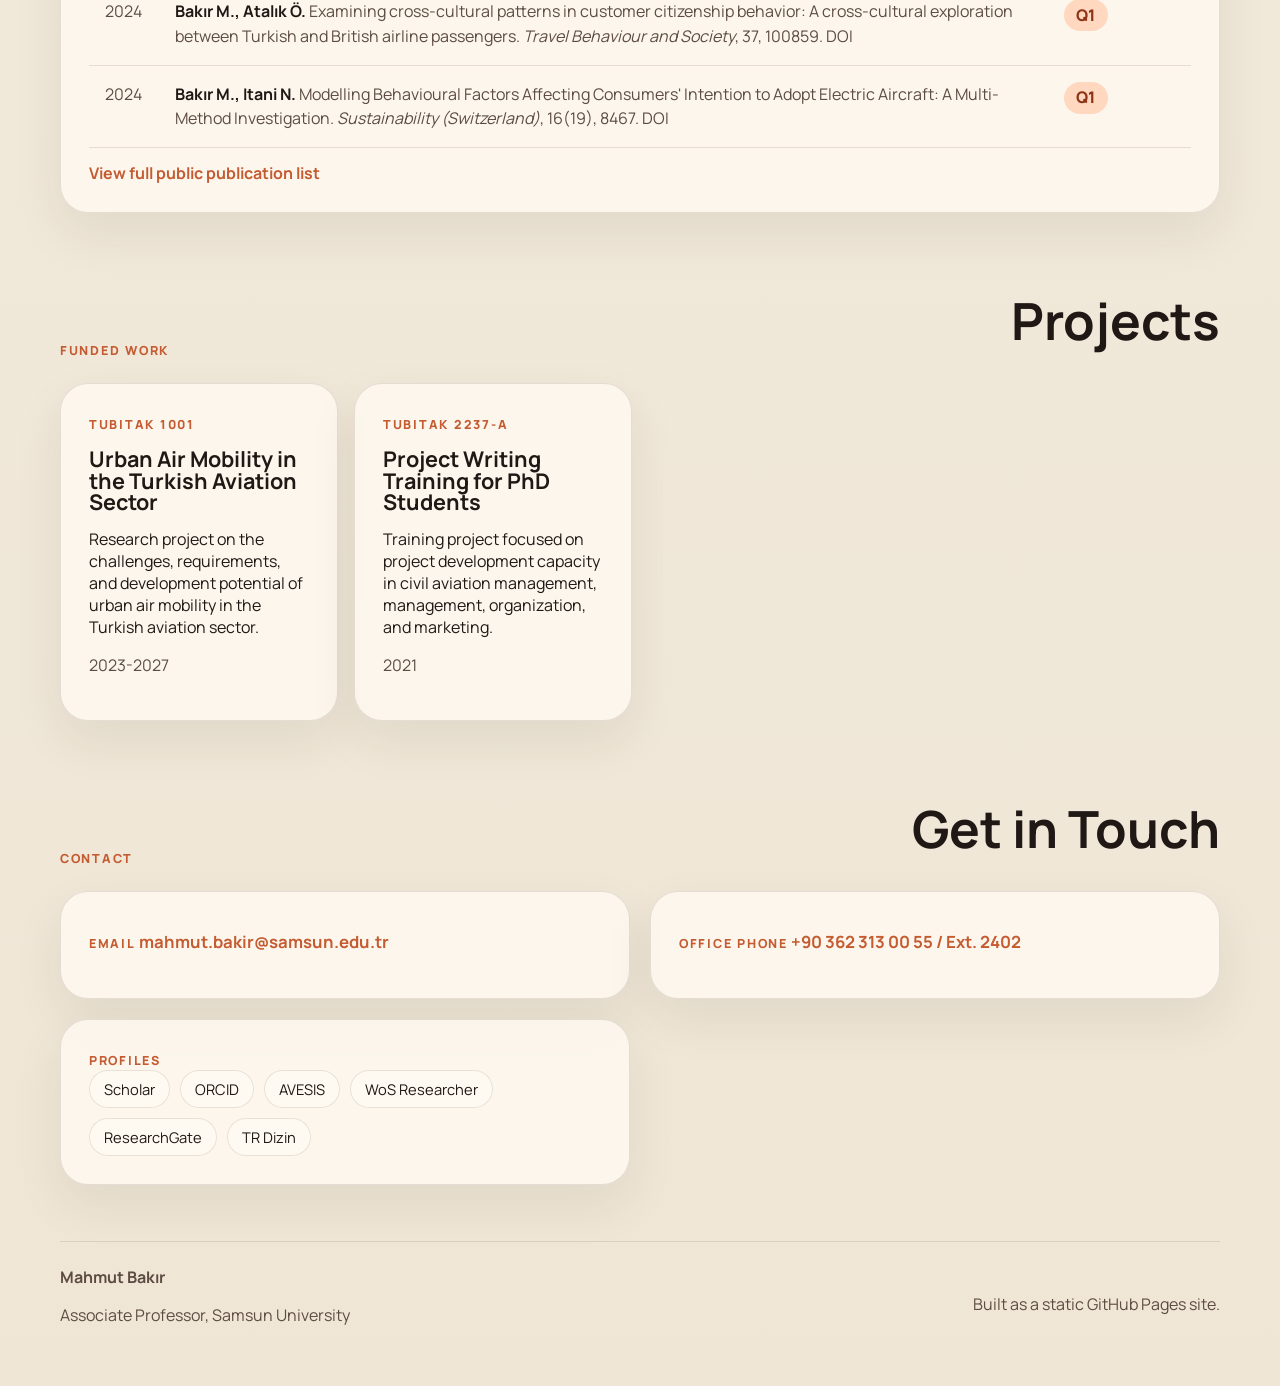
==== commit a9b83ec5: "Update index.html" ====
--- a/index.html
+++ b/index.html
@@ -107,7 +107,7 @@
                             <span>Total publications</span>
                         </div>
                         <div>
-                            <strong>1880</strong>
+                            <strong>1908</strong>
                             <span>Scholar citations</span>
                         </div>
                         <div>
@@ -264,7 +264,7 @@
                 <div class="metrics-grid">
                     <article class="metric-card">
                         <span>Google Scholar</span>
-                        <strong>1880</strong>
+                        <strong>1908</strong>
                         <p>Total citations</p>
                     </article>
                     <article class="metric-card">
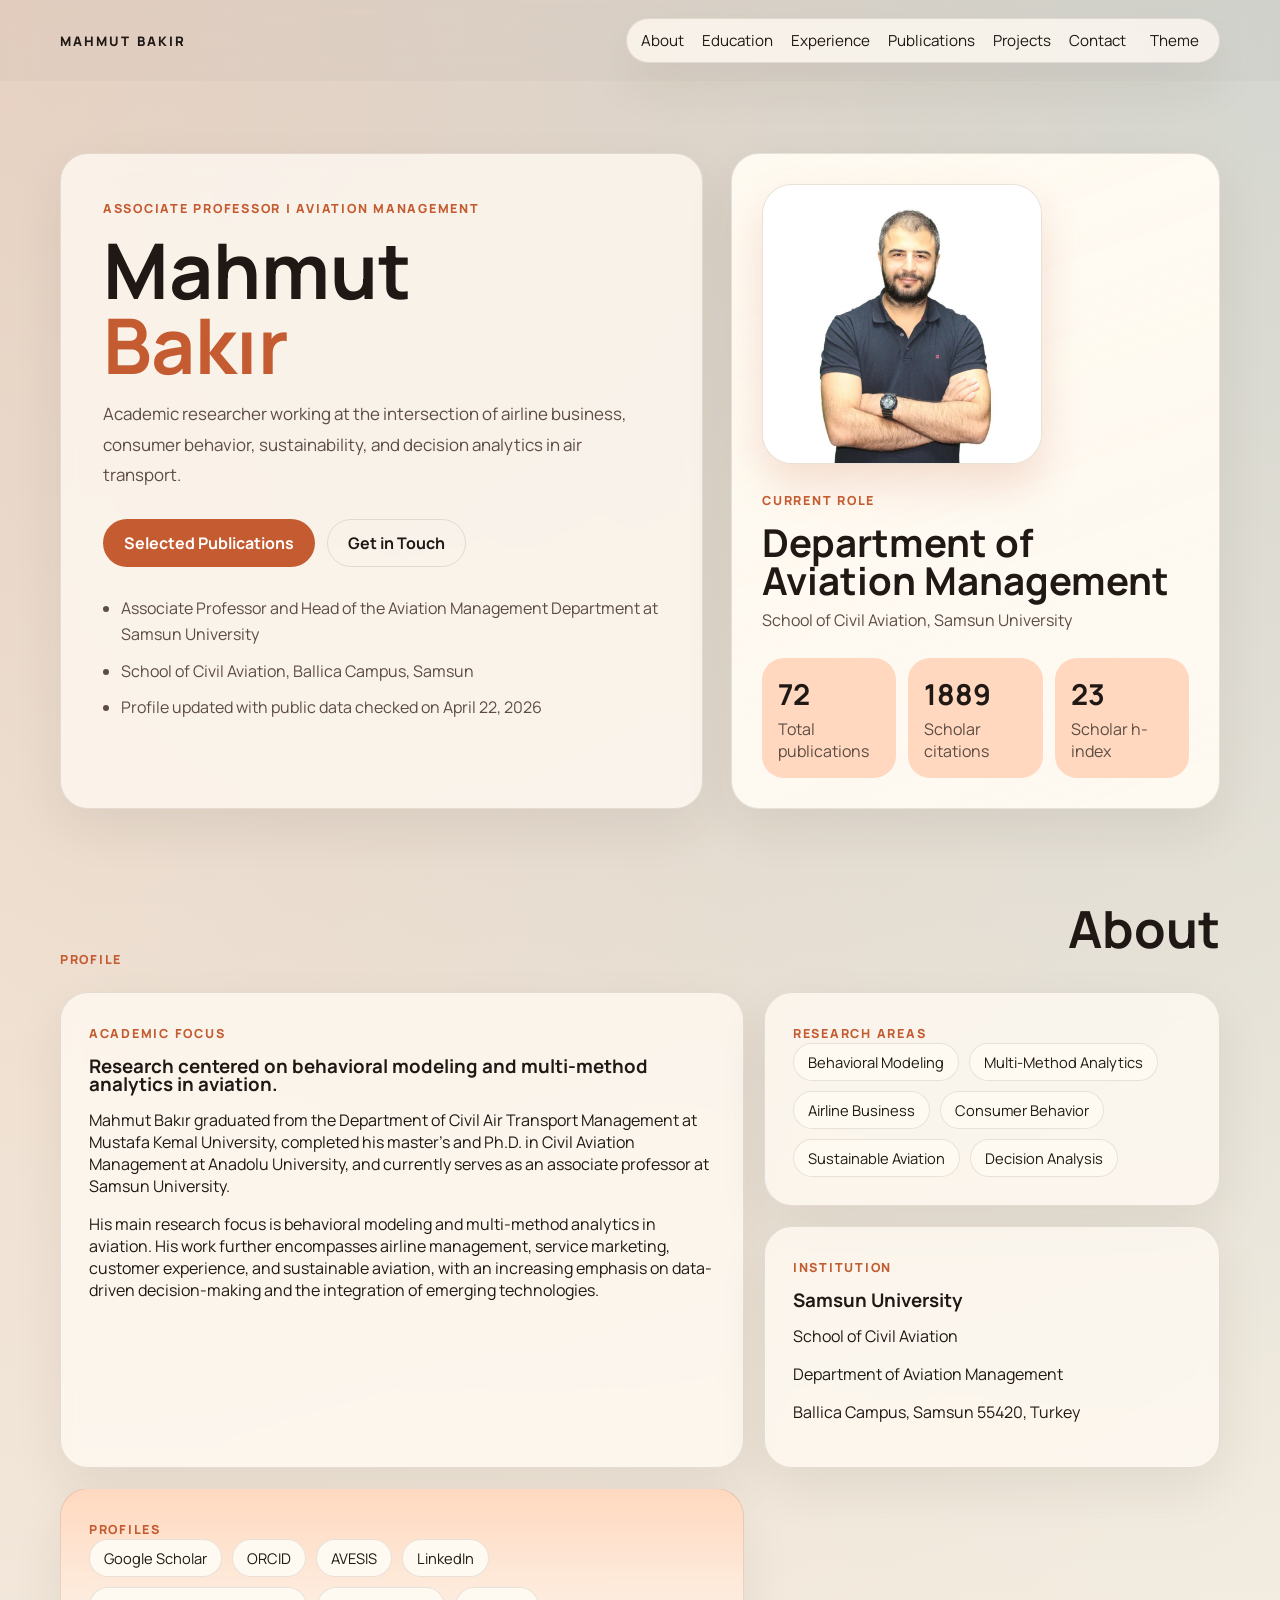
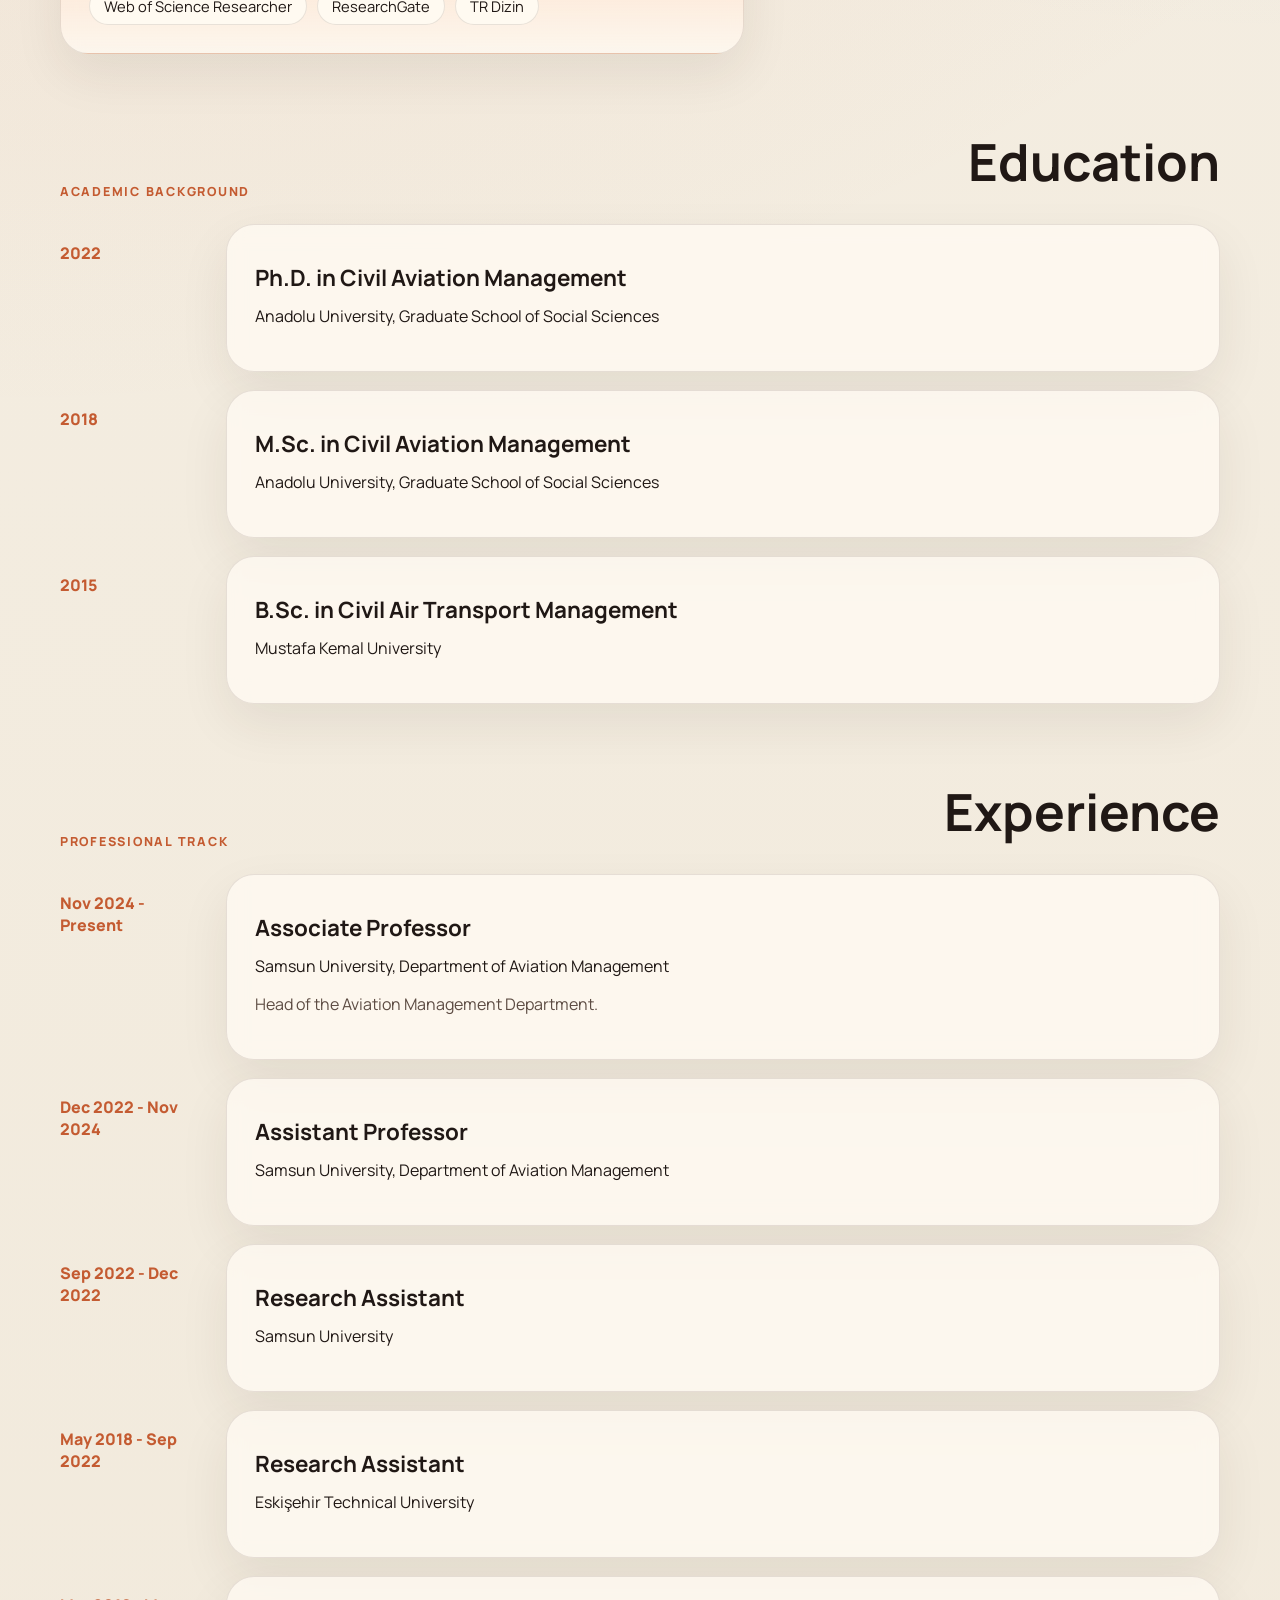
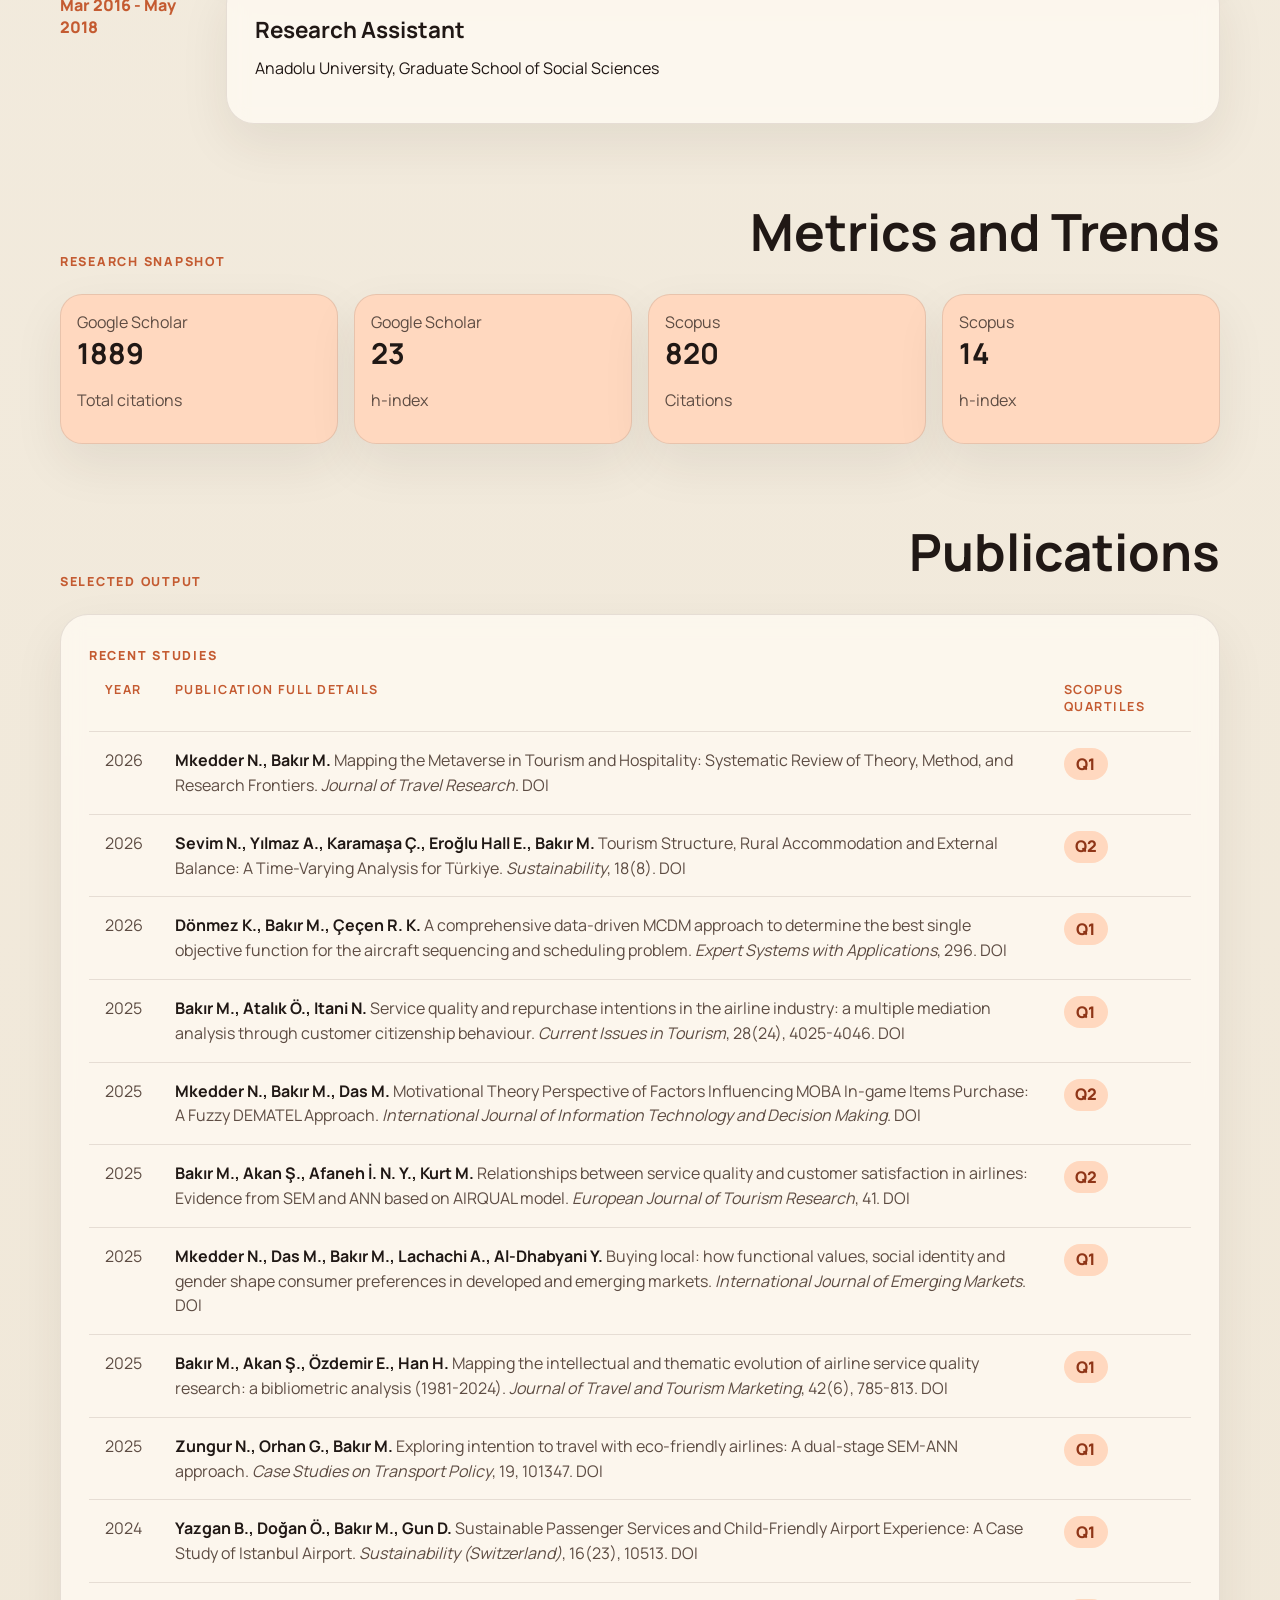
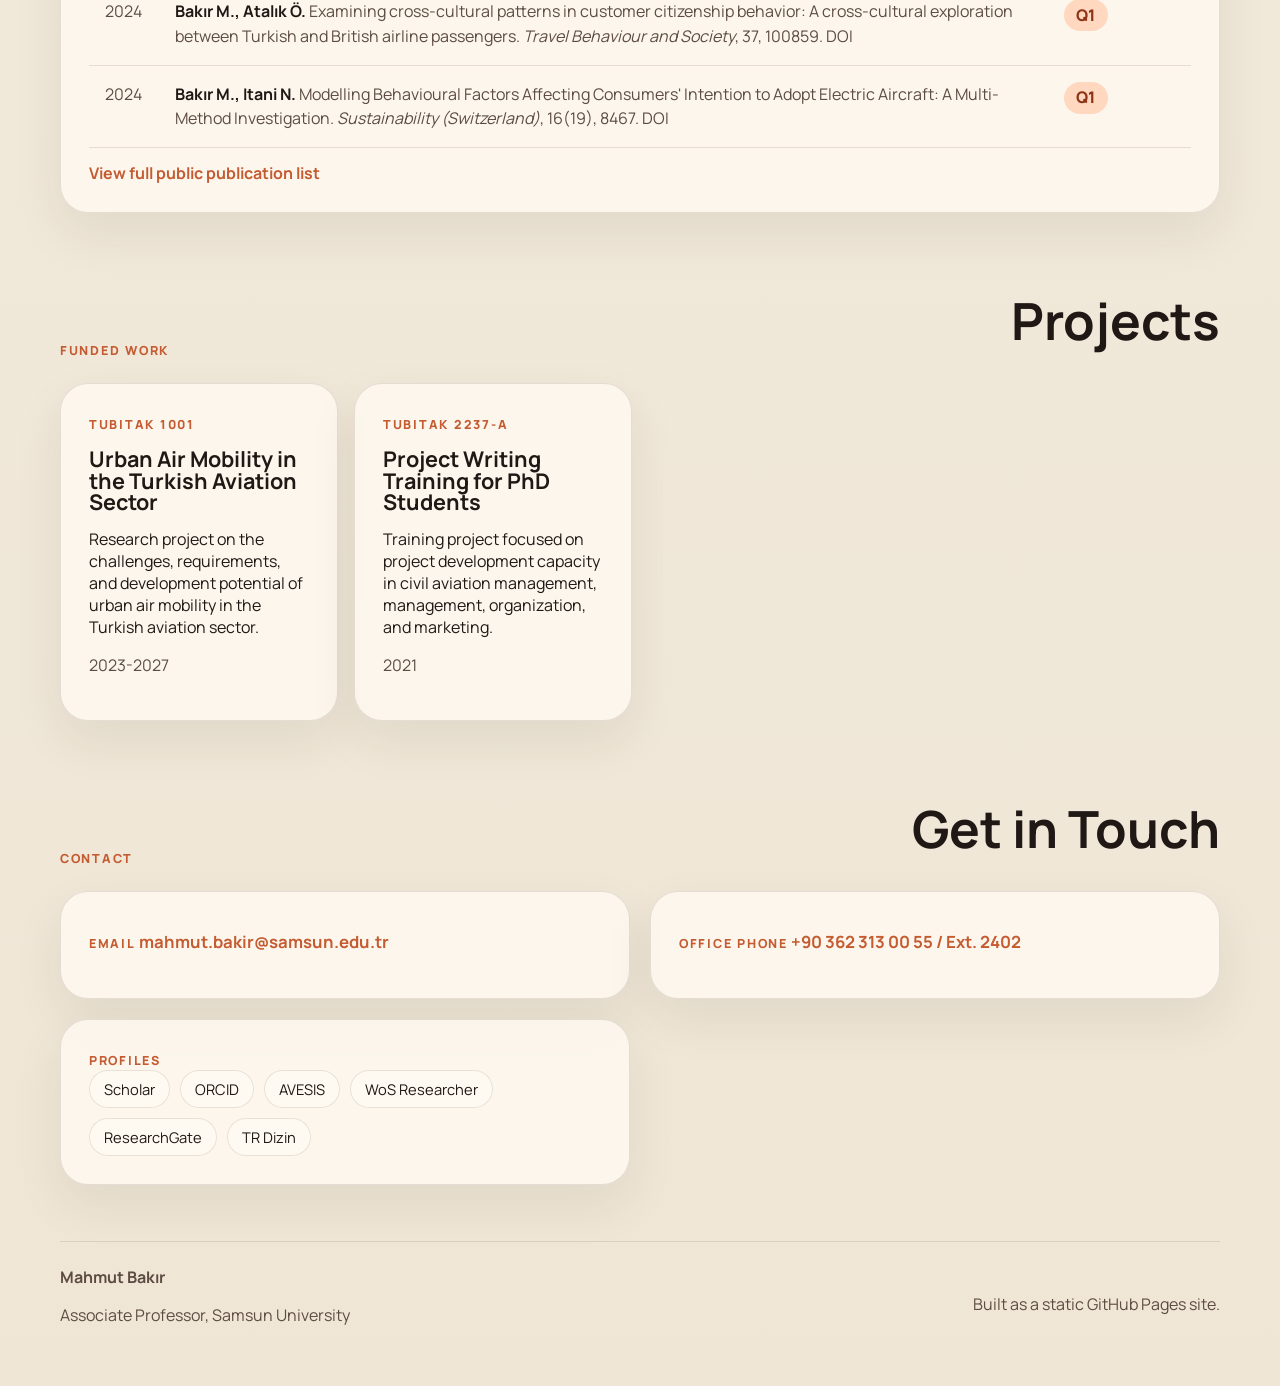
==== commit f40a8163: "Update index.html" ====
--- a/index.html
+++ b/index.html
@@ -107,7 +107,7 @@
                             <span>Total publications</span>
                         </div>
                         <div>
-                            <strong>1908</strong>
+                            <strong>1889</strong>
                             <span>Scholar citations</span>
                         </div>
                         <div>
@@ -264,7 +264,7 @@
                 <div class="metrics-grid">
                     <article class="metric-card">
                         <span>Google Scholar</span>
-                        <strong>1908</strong>
+                        <strong>1889</strong>
                         <p>Total citations</p>
                     </article>
                     <article class="metric-card">
@@ -274,7 +274,7 @@
                     </article>
                     <article class="metric-card">
                         <span>Scopus</span>
-                        <strong>805</strong>
+                        <strong>820</strong>
                         <p>Citations</p>
                     </article>
                     <article class="metric-card">
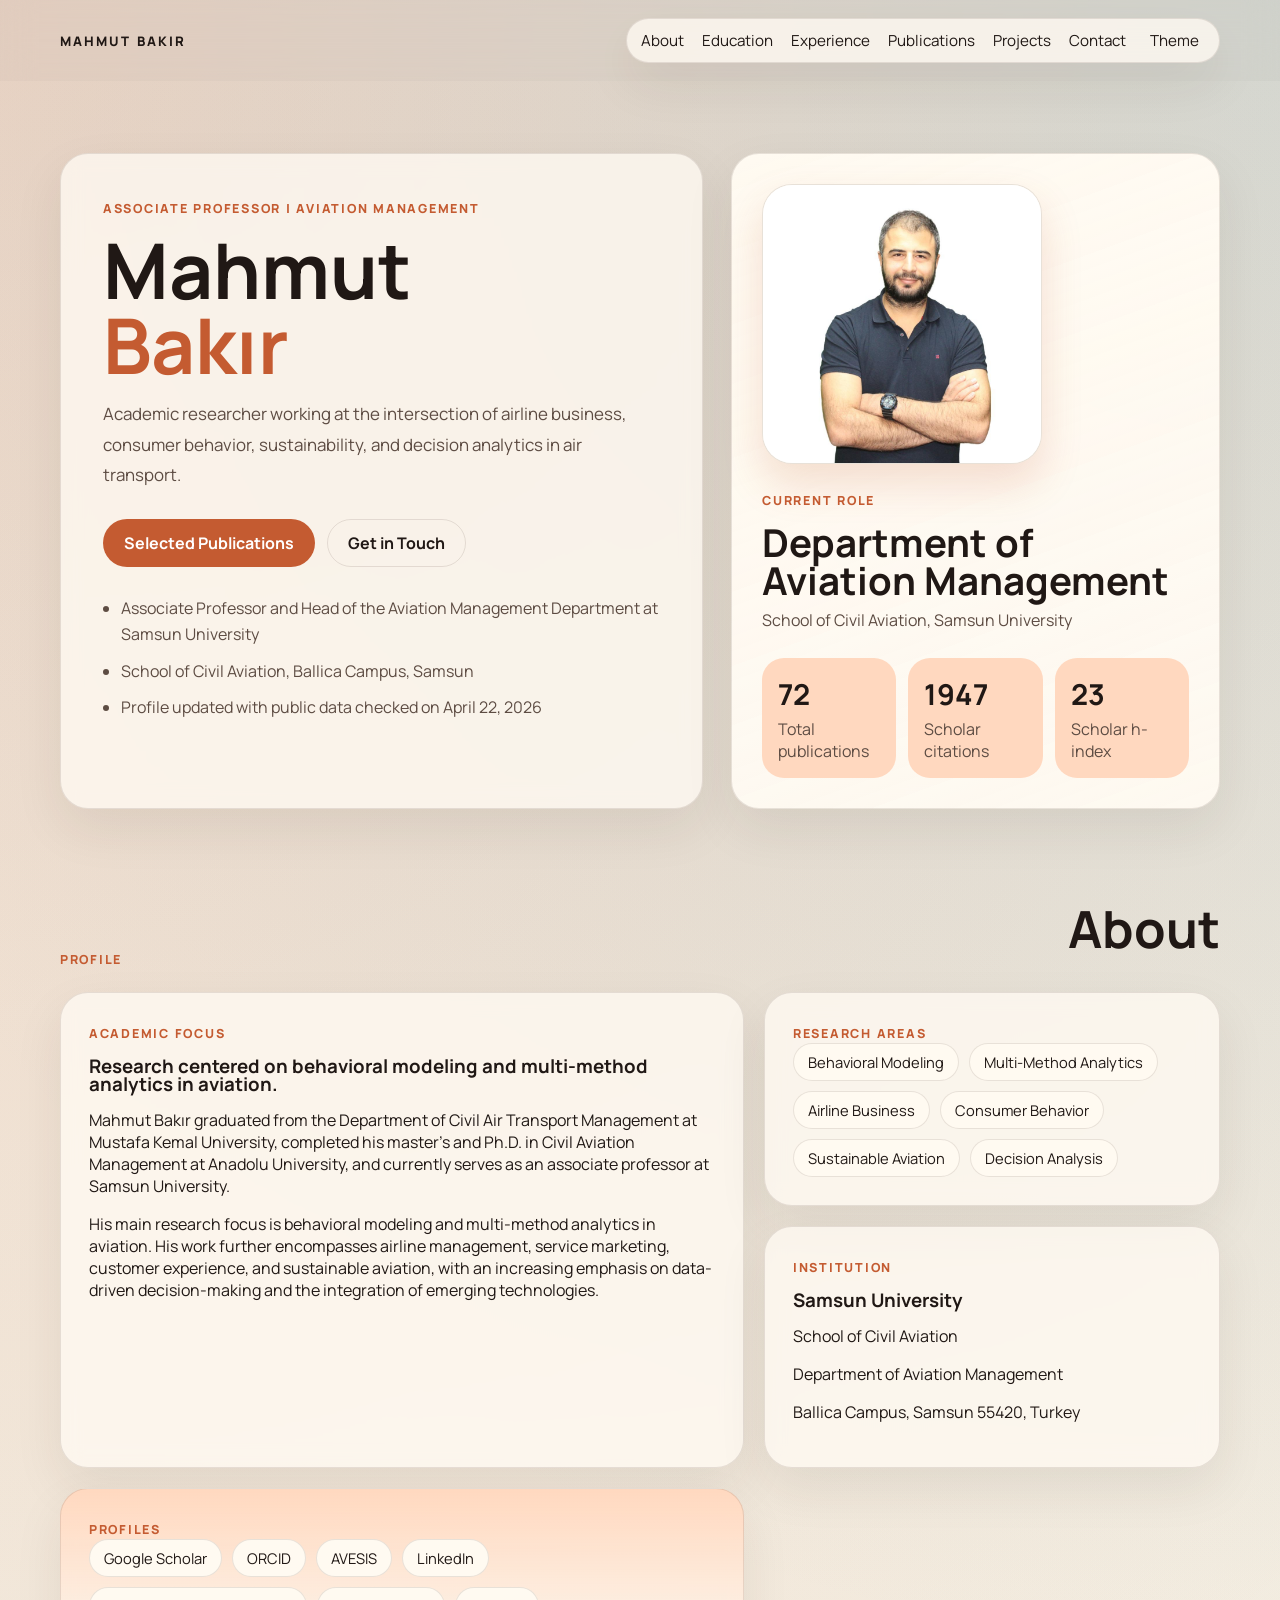
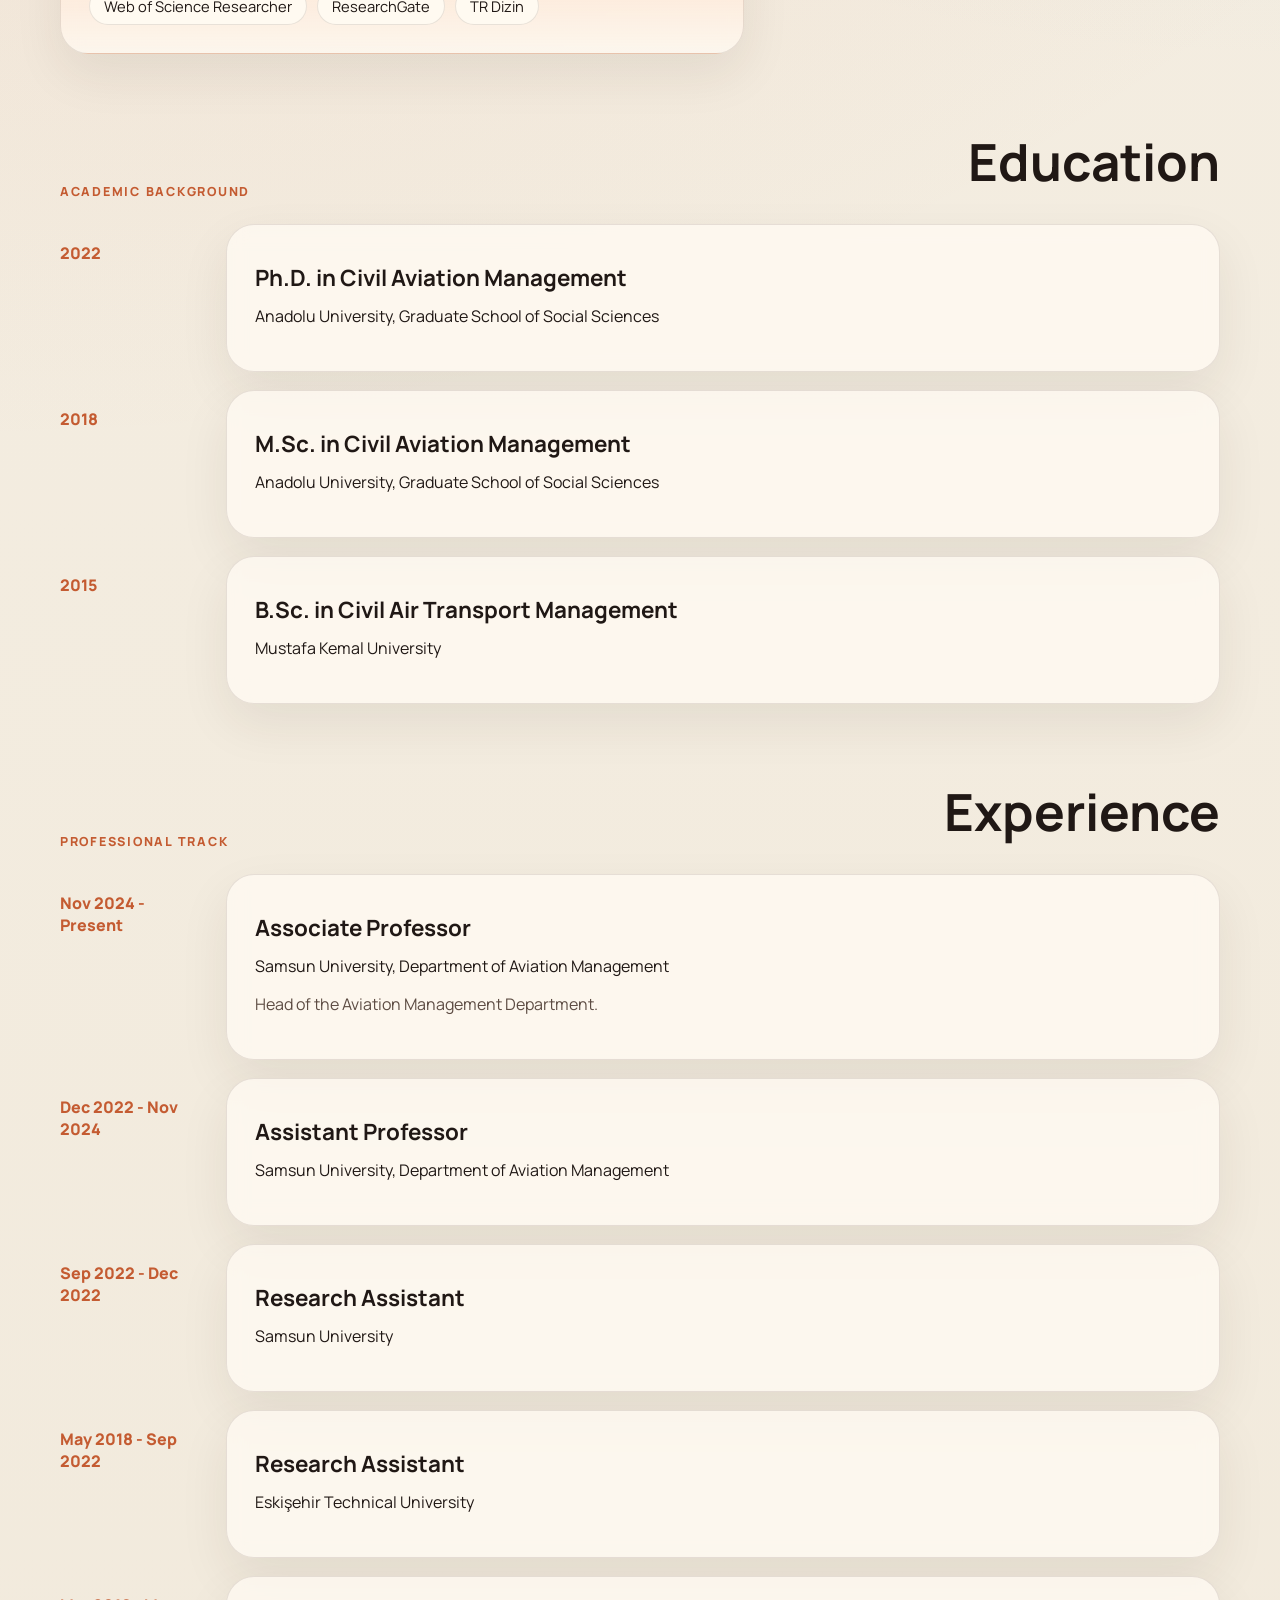
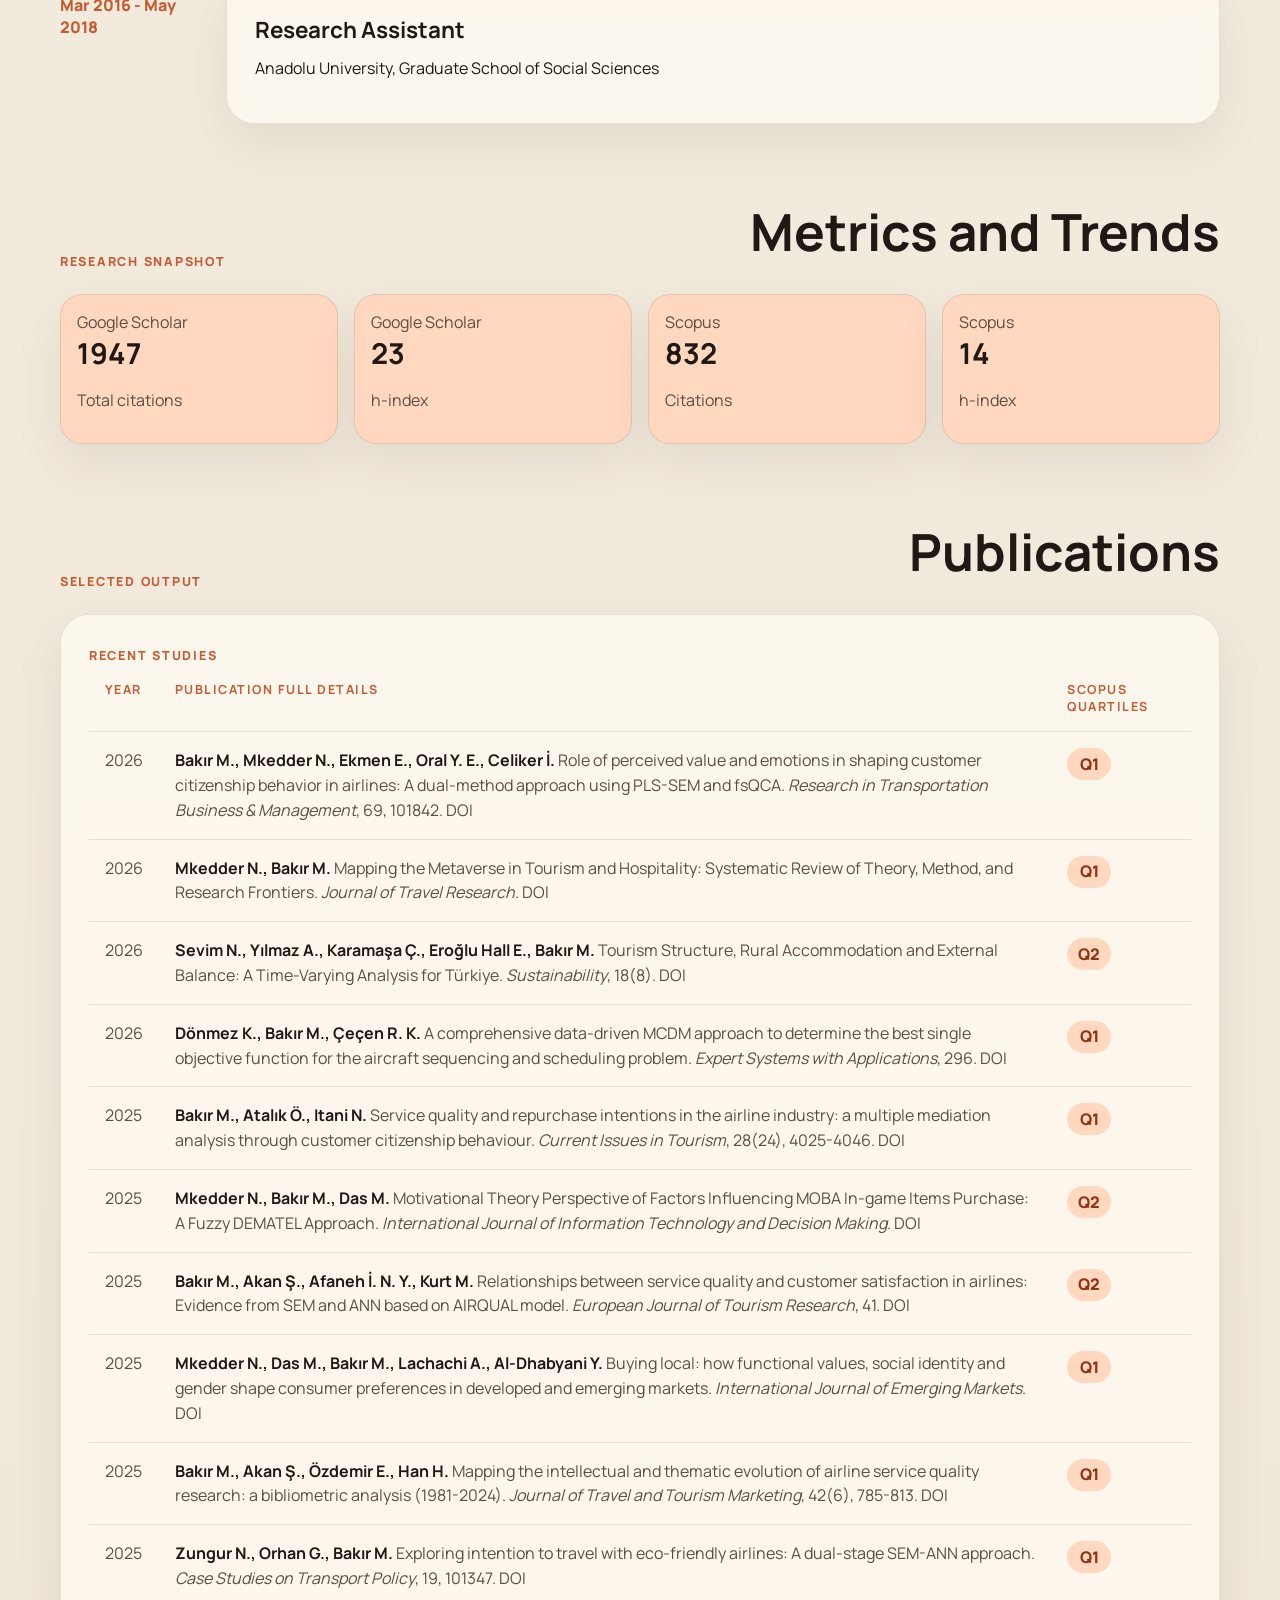
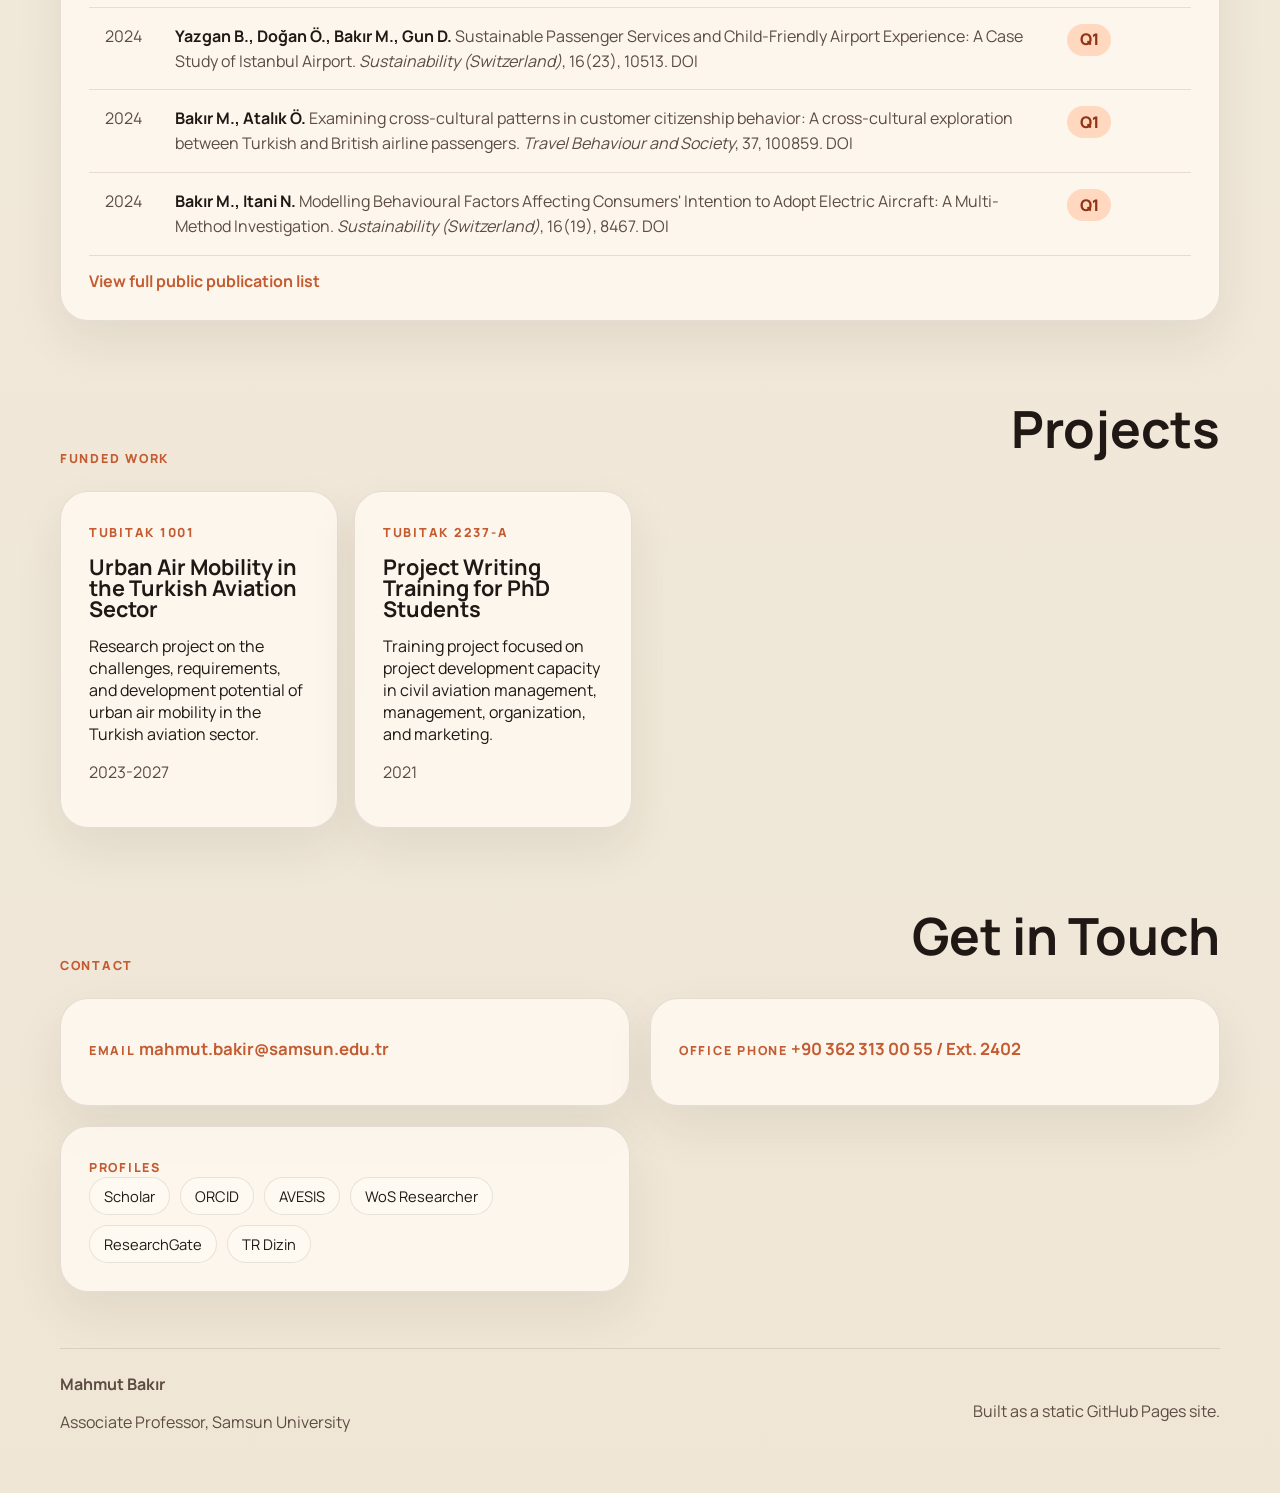
==== commit 52bd16d3: "Update index.html" ====
--- a/index.html
+++ b/index.html
@@ -107,7 +107,7 @@
                             <span>Total publications</span>
                         </div>
                         <div>
-                            <strong>1889</strong>
+                            <strong>1947</strong>
                             <span>Scholar citations</span>
                         </div>
                         <div>
@@ -264,7 +264,7 @@
                 <div class="metrics-grid">
                     <article class="metric-card">
                         <span>Google Scholar</span>
-                        <strong>1889</strong>
+                        <strong>1947</strong>
                         <p>Total citations</p>
                     </article>
                     <article class="metric-card">
@@ -274,7 +274,7 @@
                     </article>
                     <article class="metric-card">
                         <span>Scopus</span>
-                        <strong>820</strong>
+                        <strong>832</strong>
                         <p>Citations</p>
                     </article>
                     <article class="metric-card">
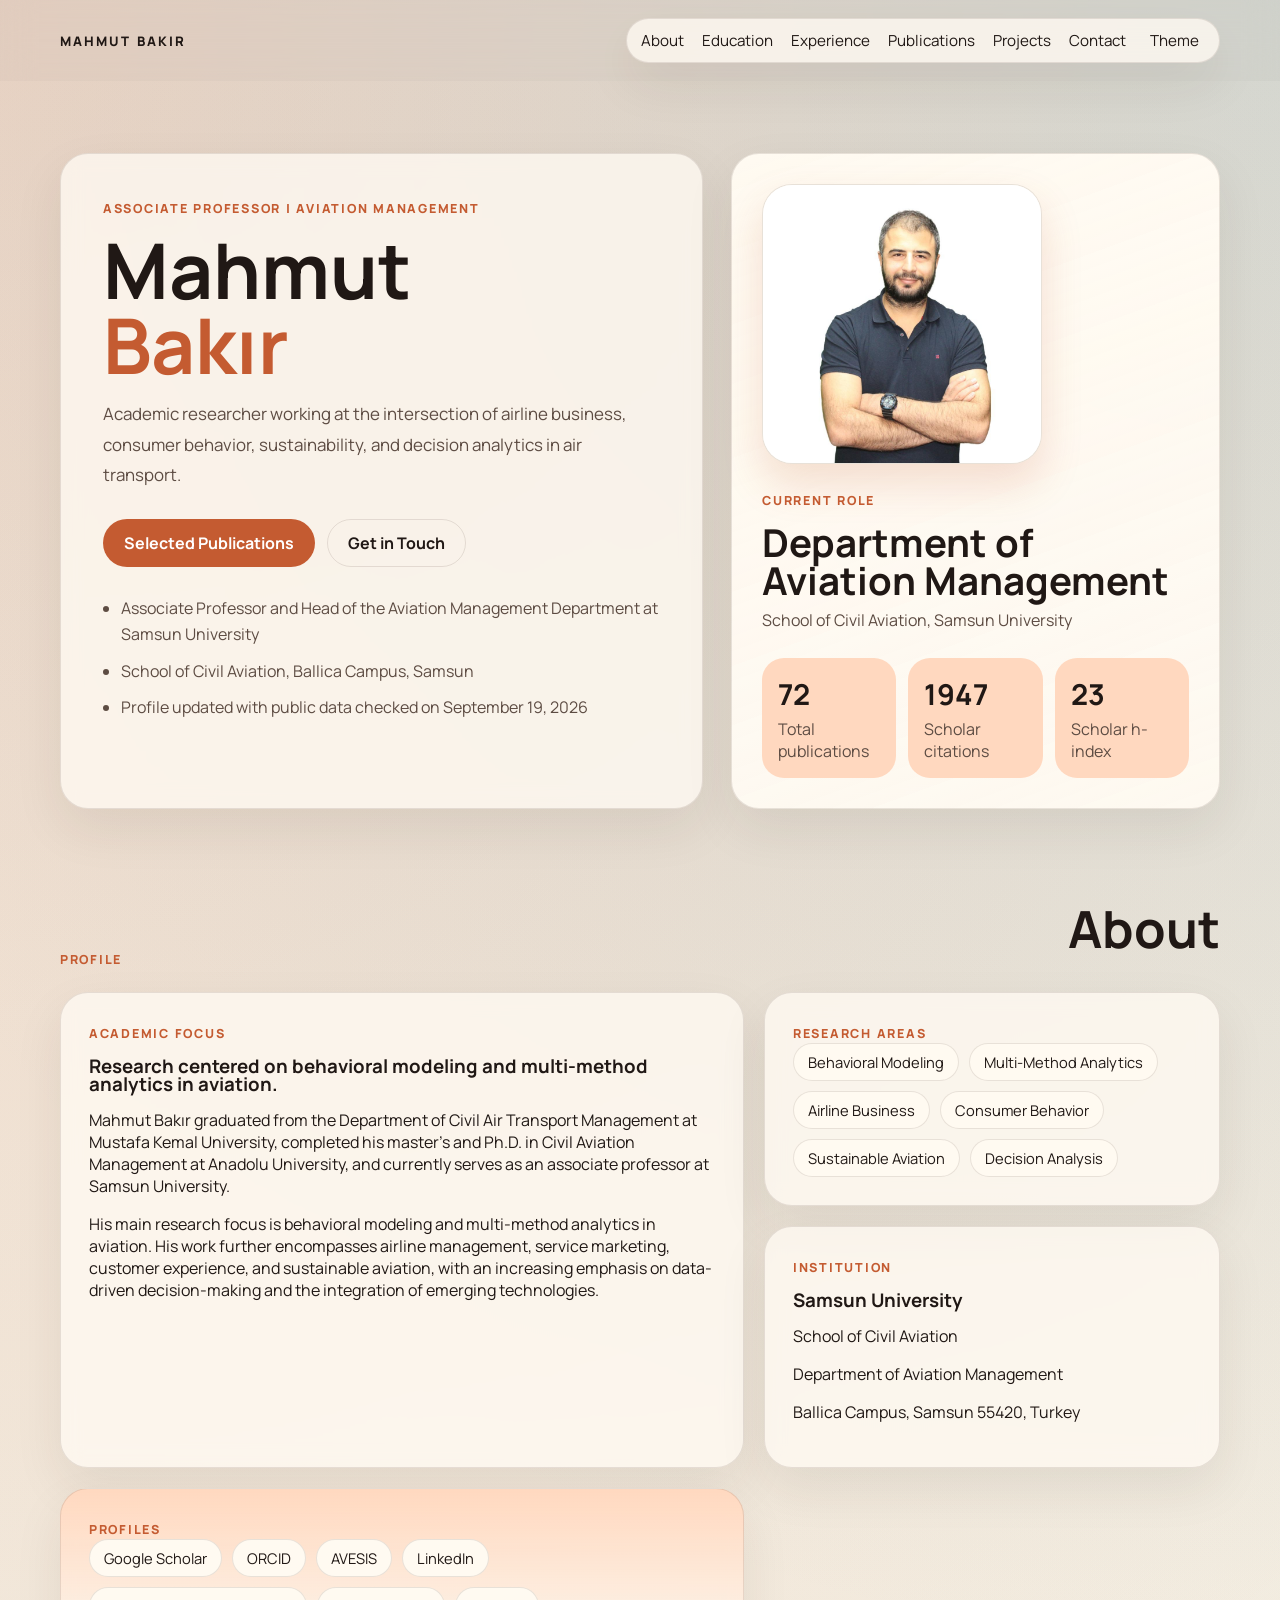
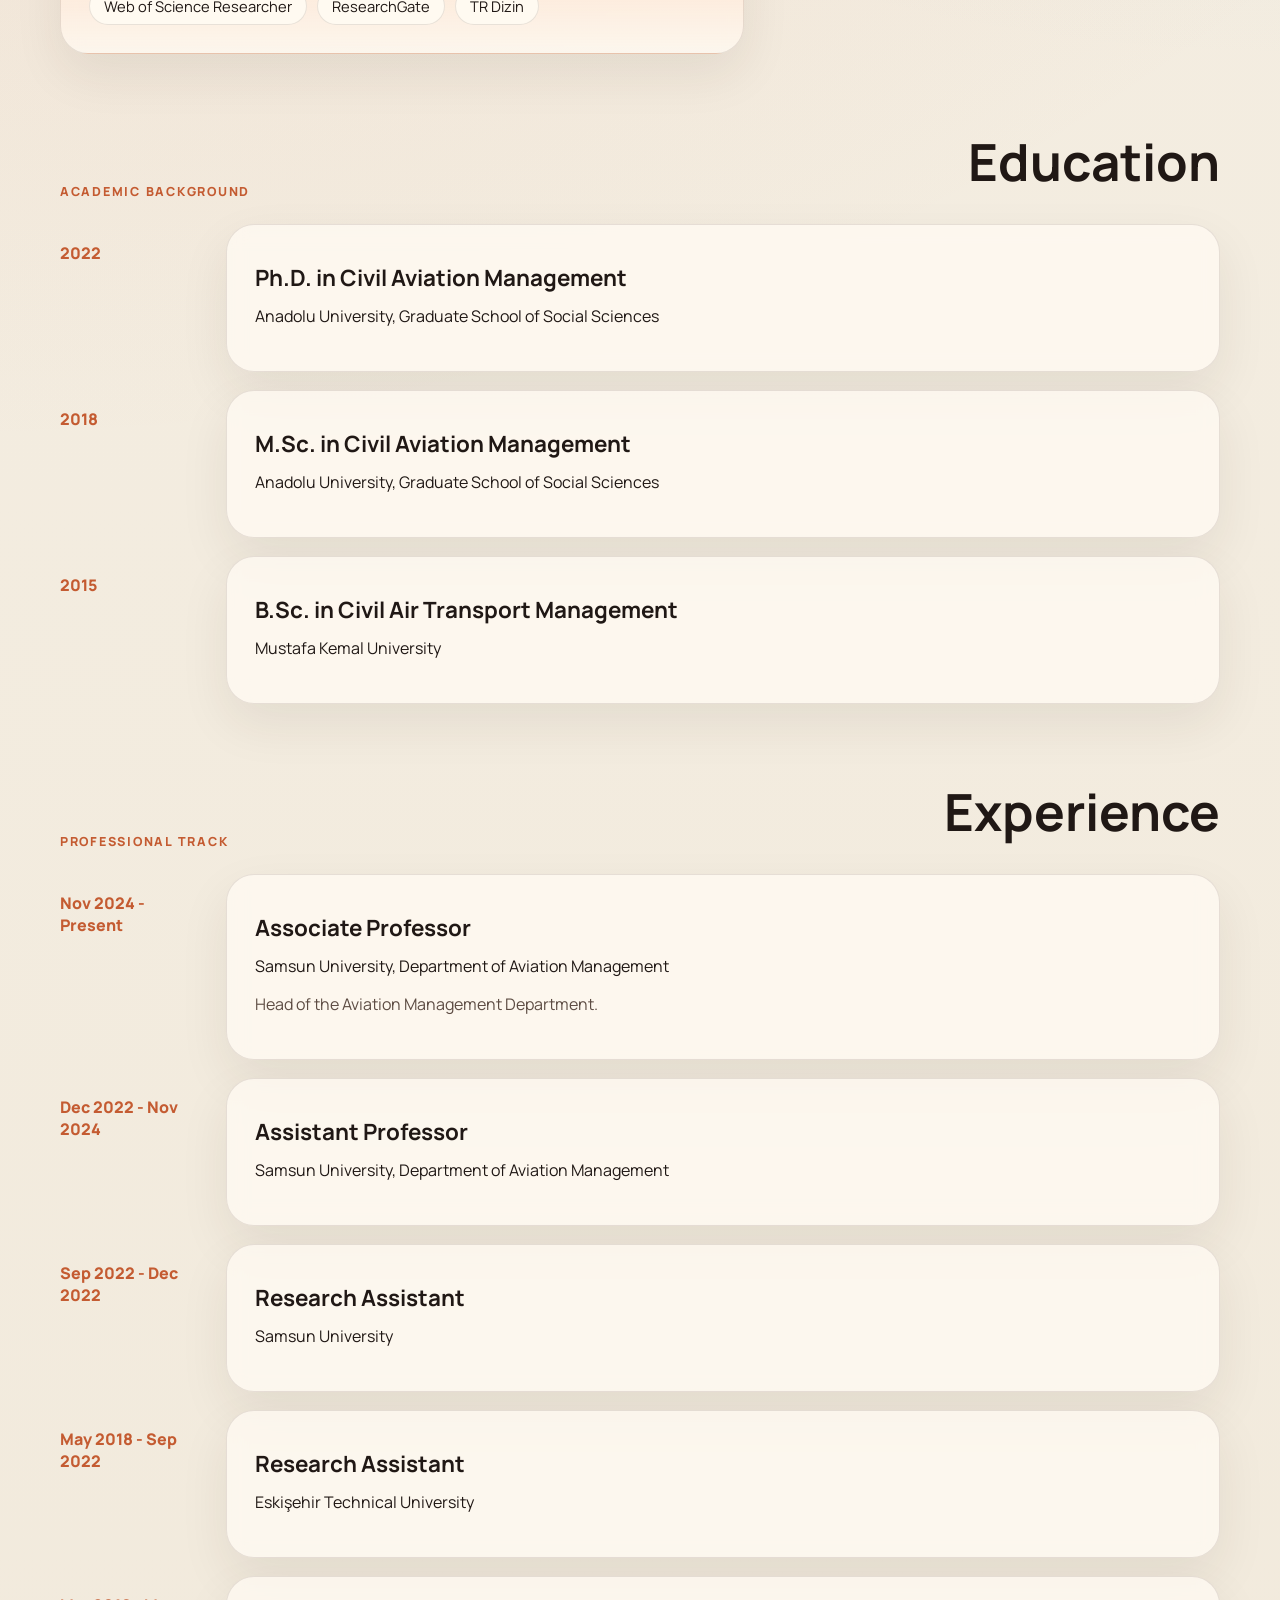
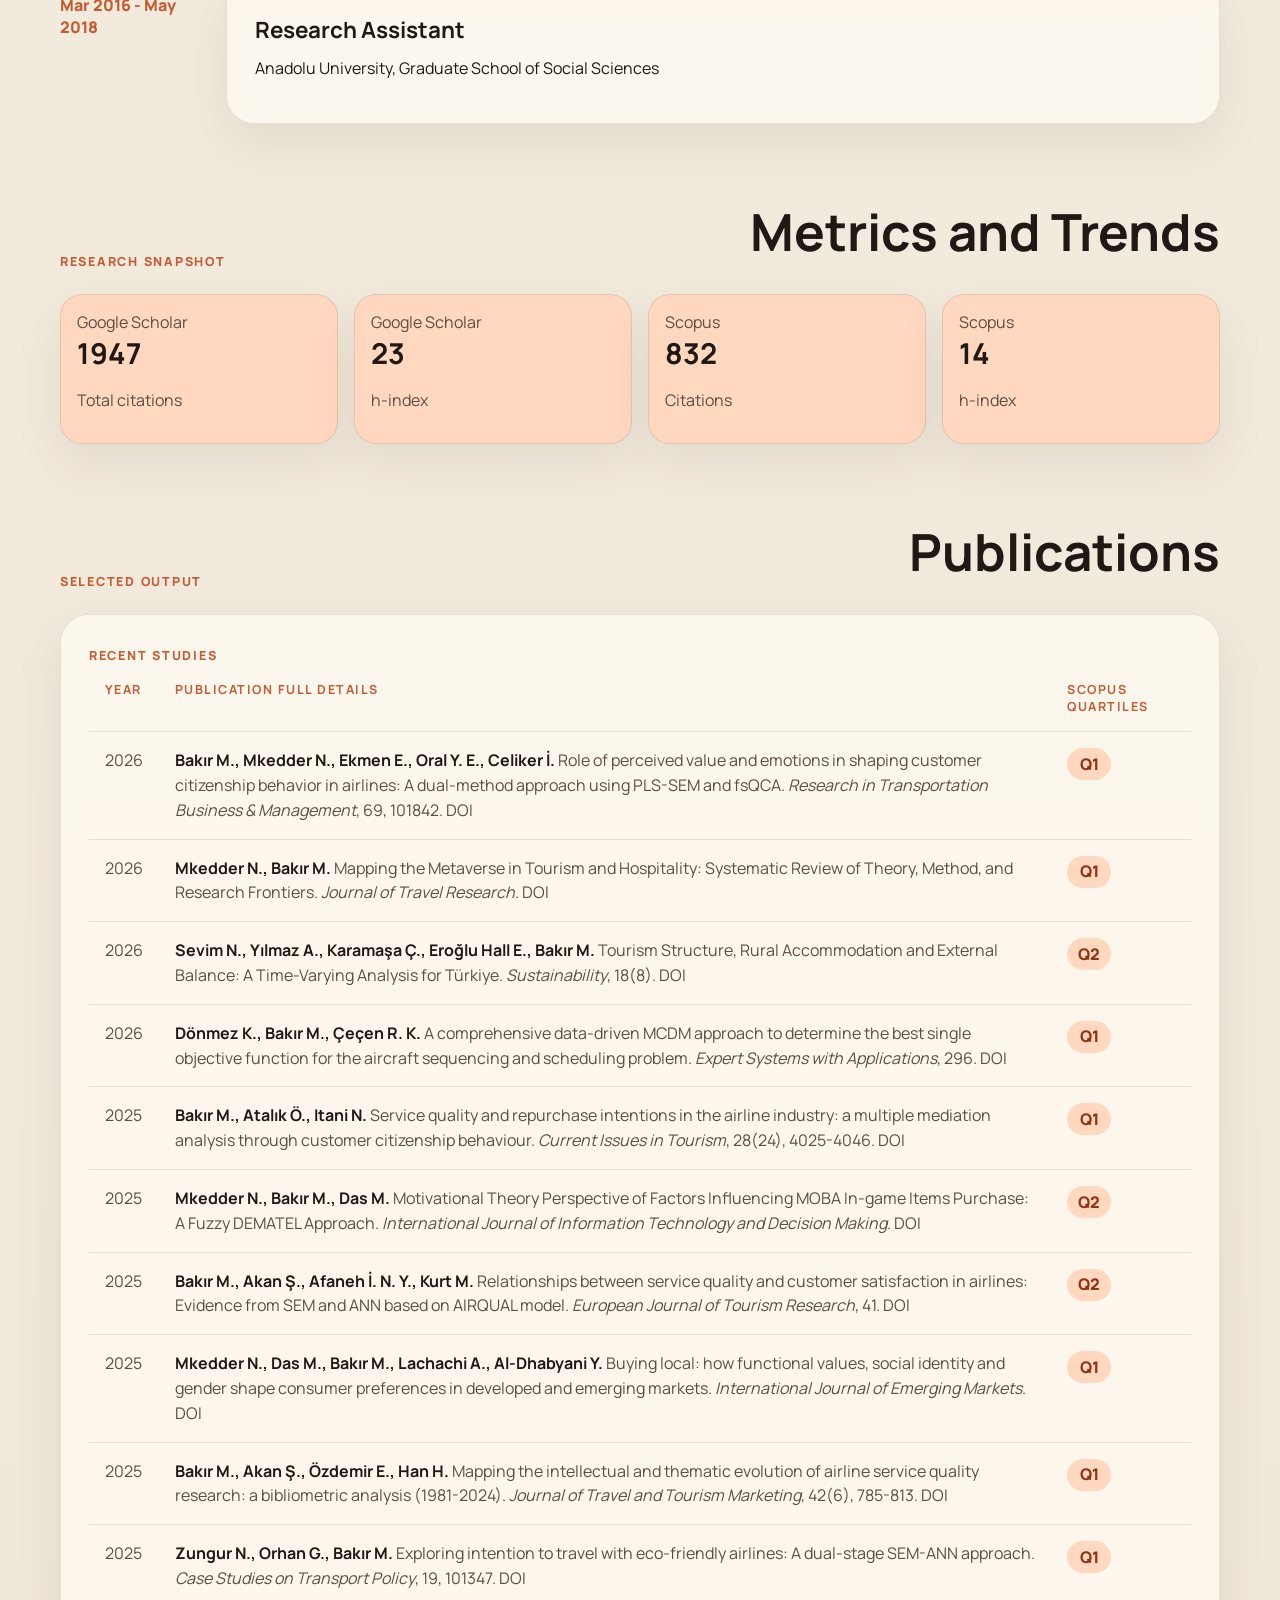
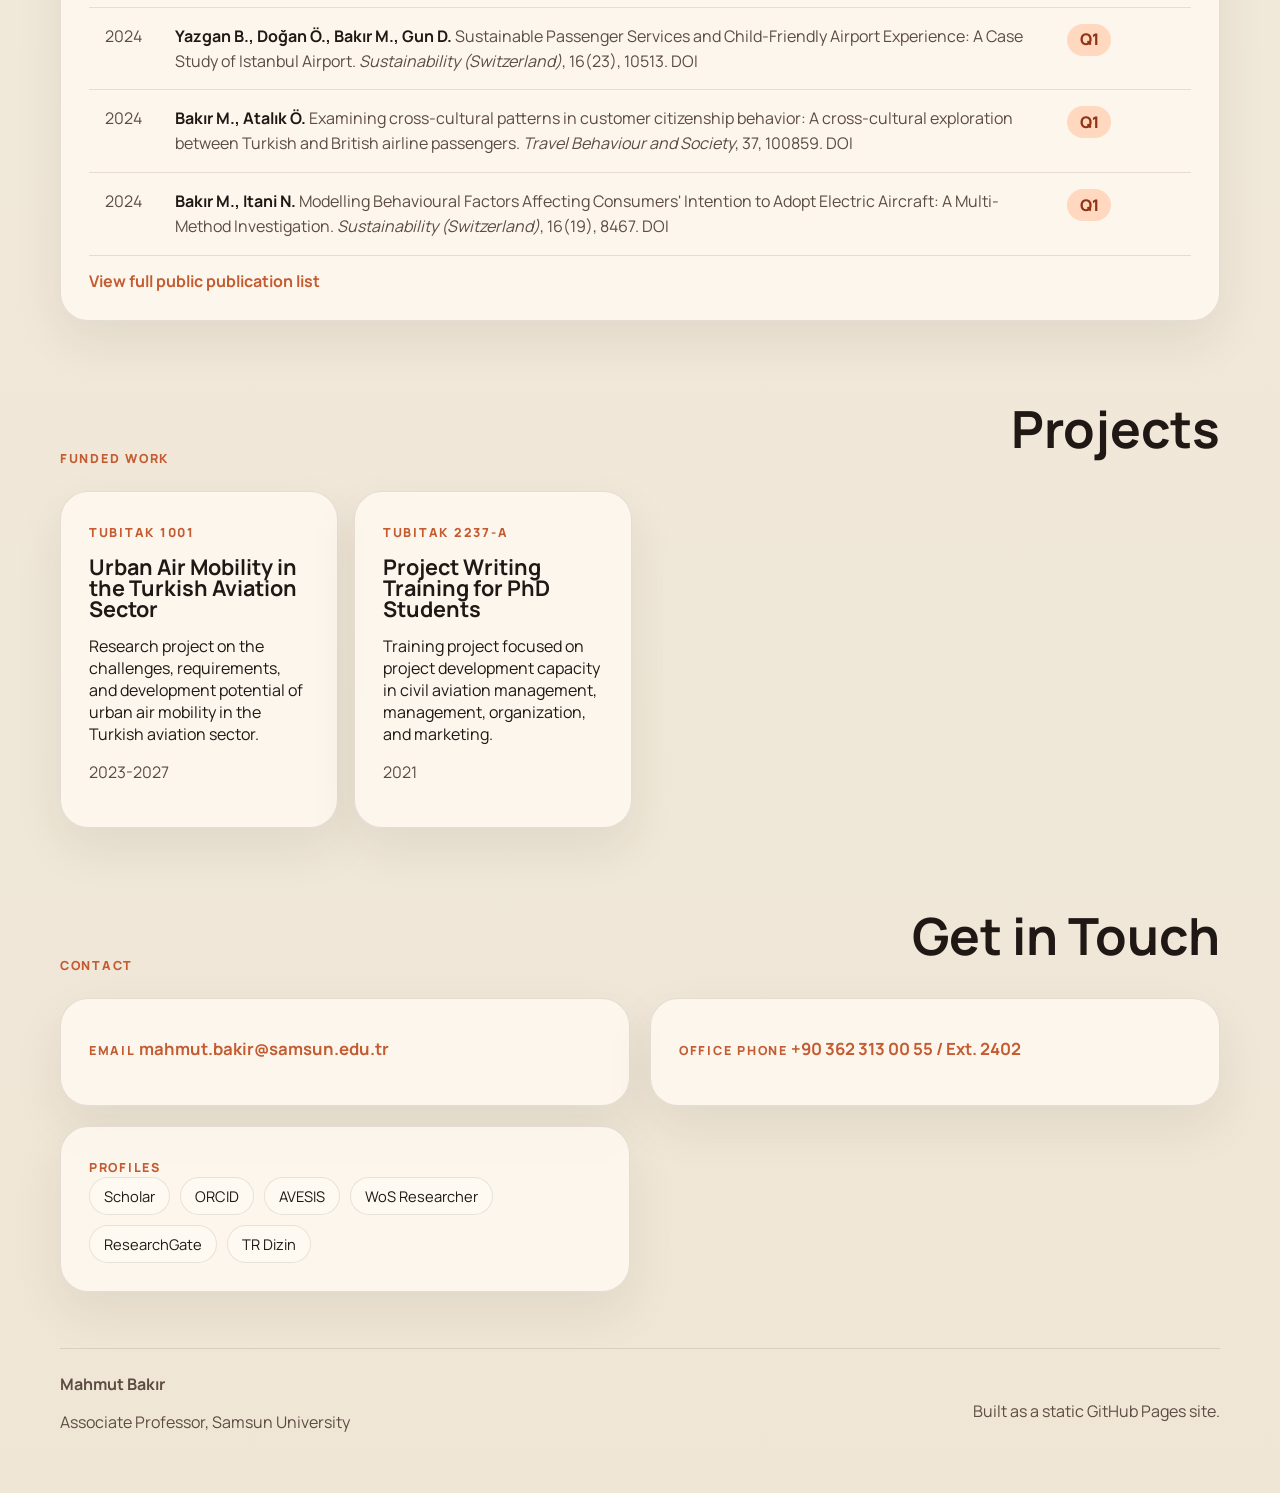
==== commit 47598d94: "Update index.html" ====
--- a/index.html
+++ b/index.html
@@ -91,7 +91,7 @@
                     <ul class="hero-points">
                         <li>Associate Professor and Head of the Aviation Management Department at Samsun University</li>
                         <li>School of Civil Aviation, Ballica Campus, Samsun</li>
-                        <li>Profile updated with public data checked on April 22, 2026</li>
+                        <li>Profile updated with public data checked on September 19, 2026</li>
                     </ul>
                 </div>
                 <aside class="hero-card">
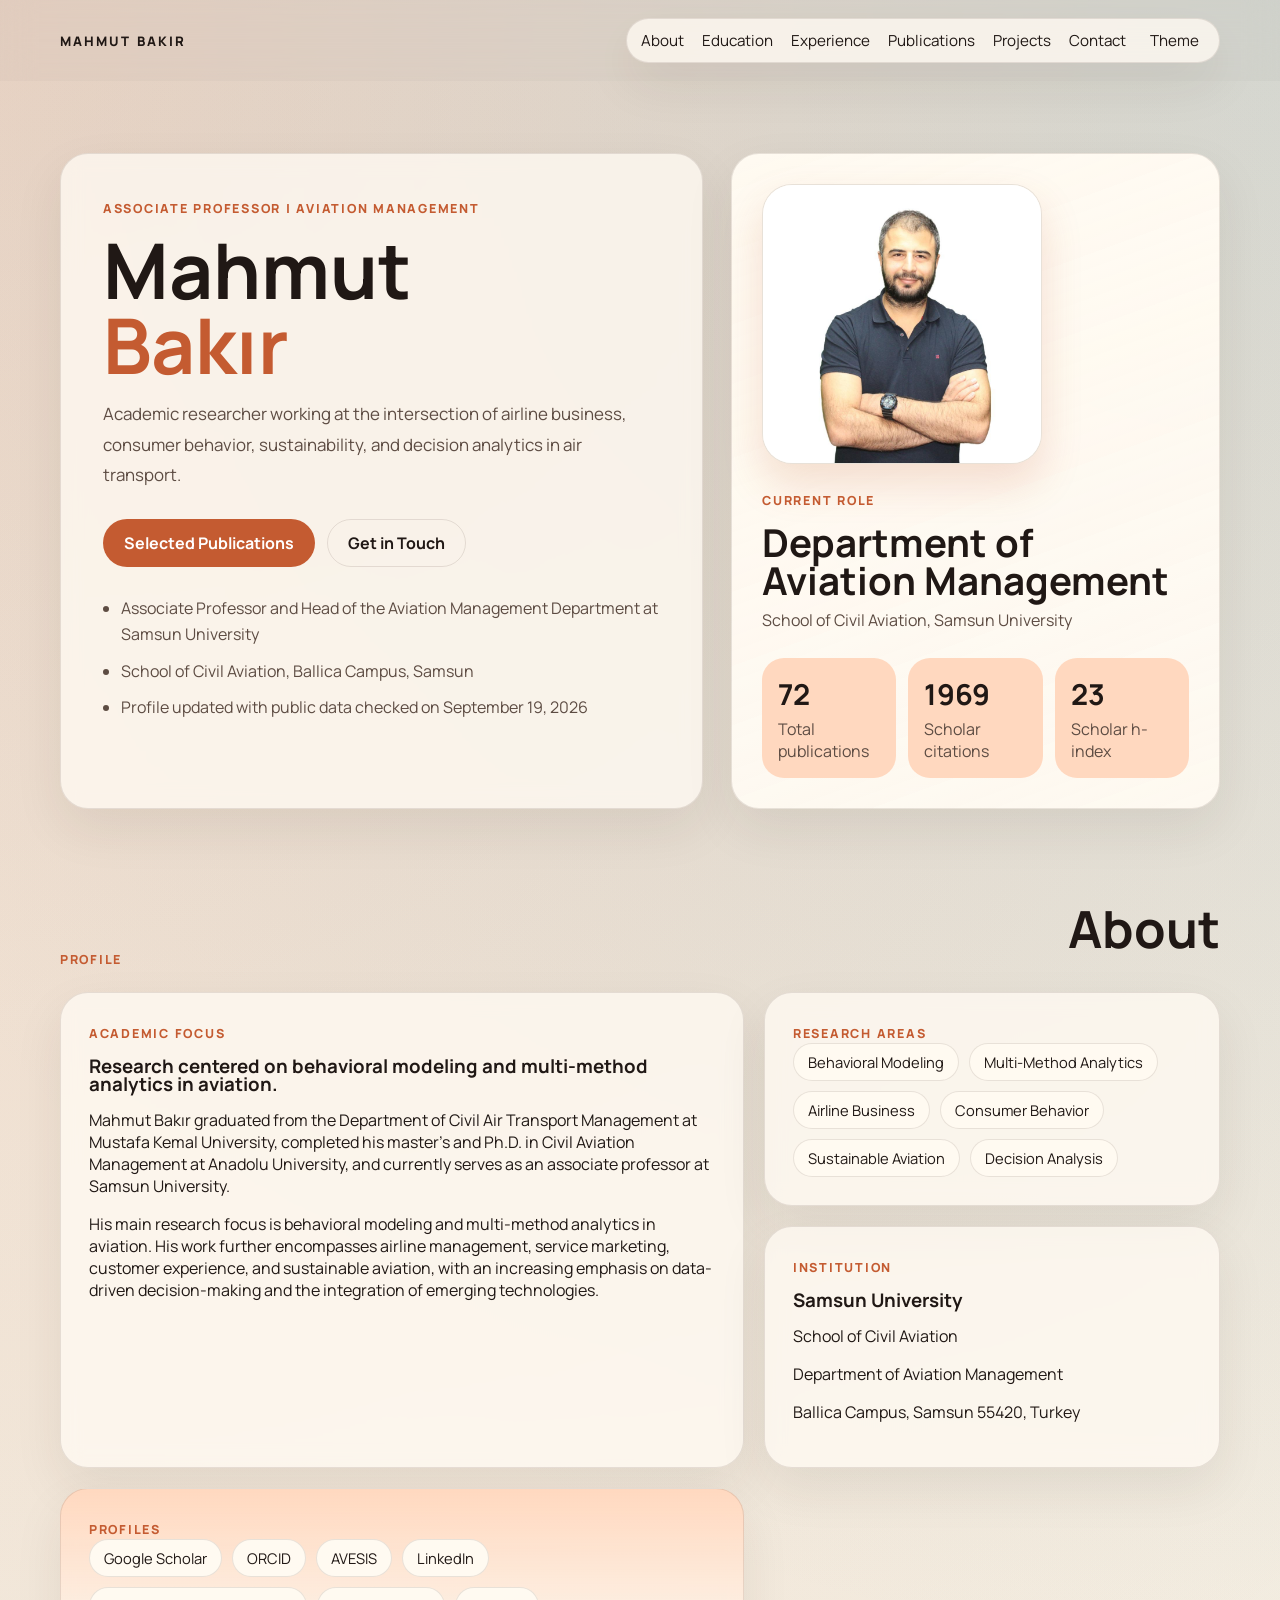
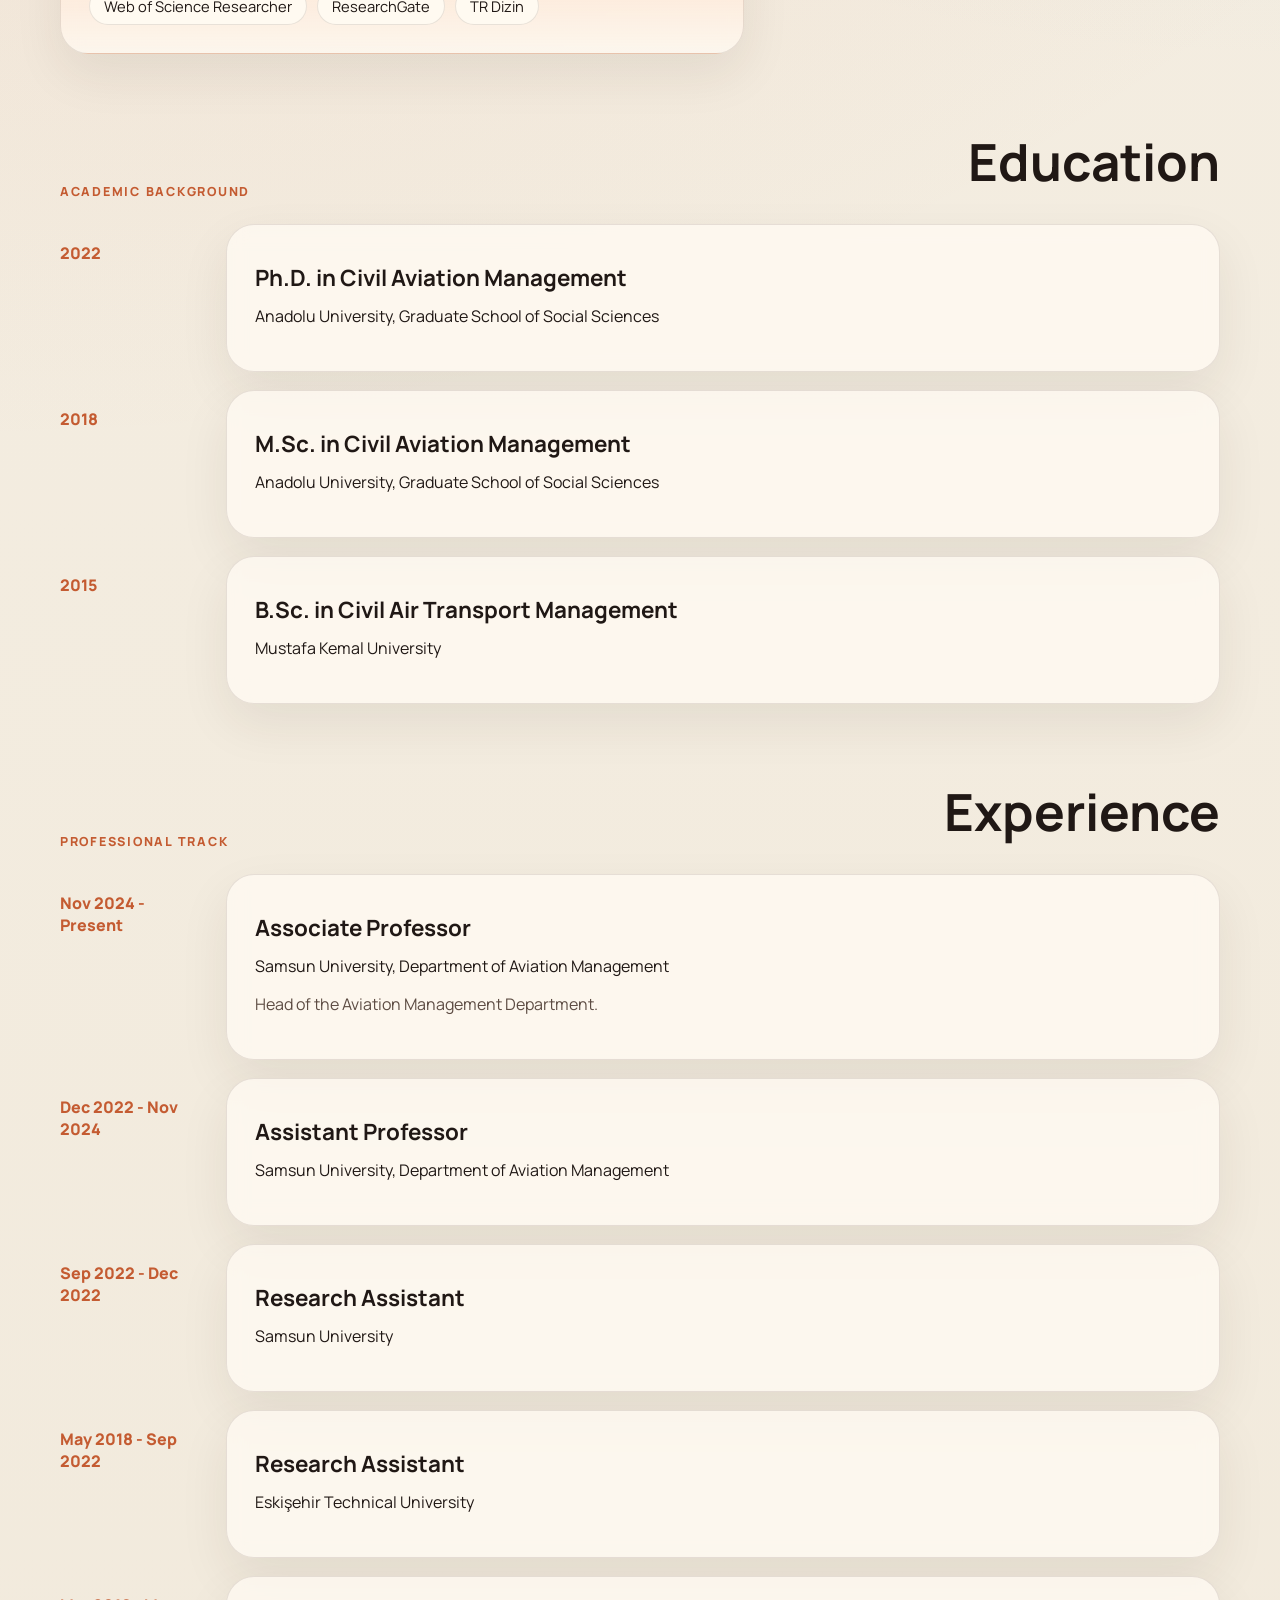
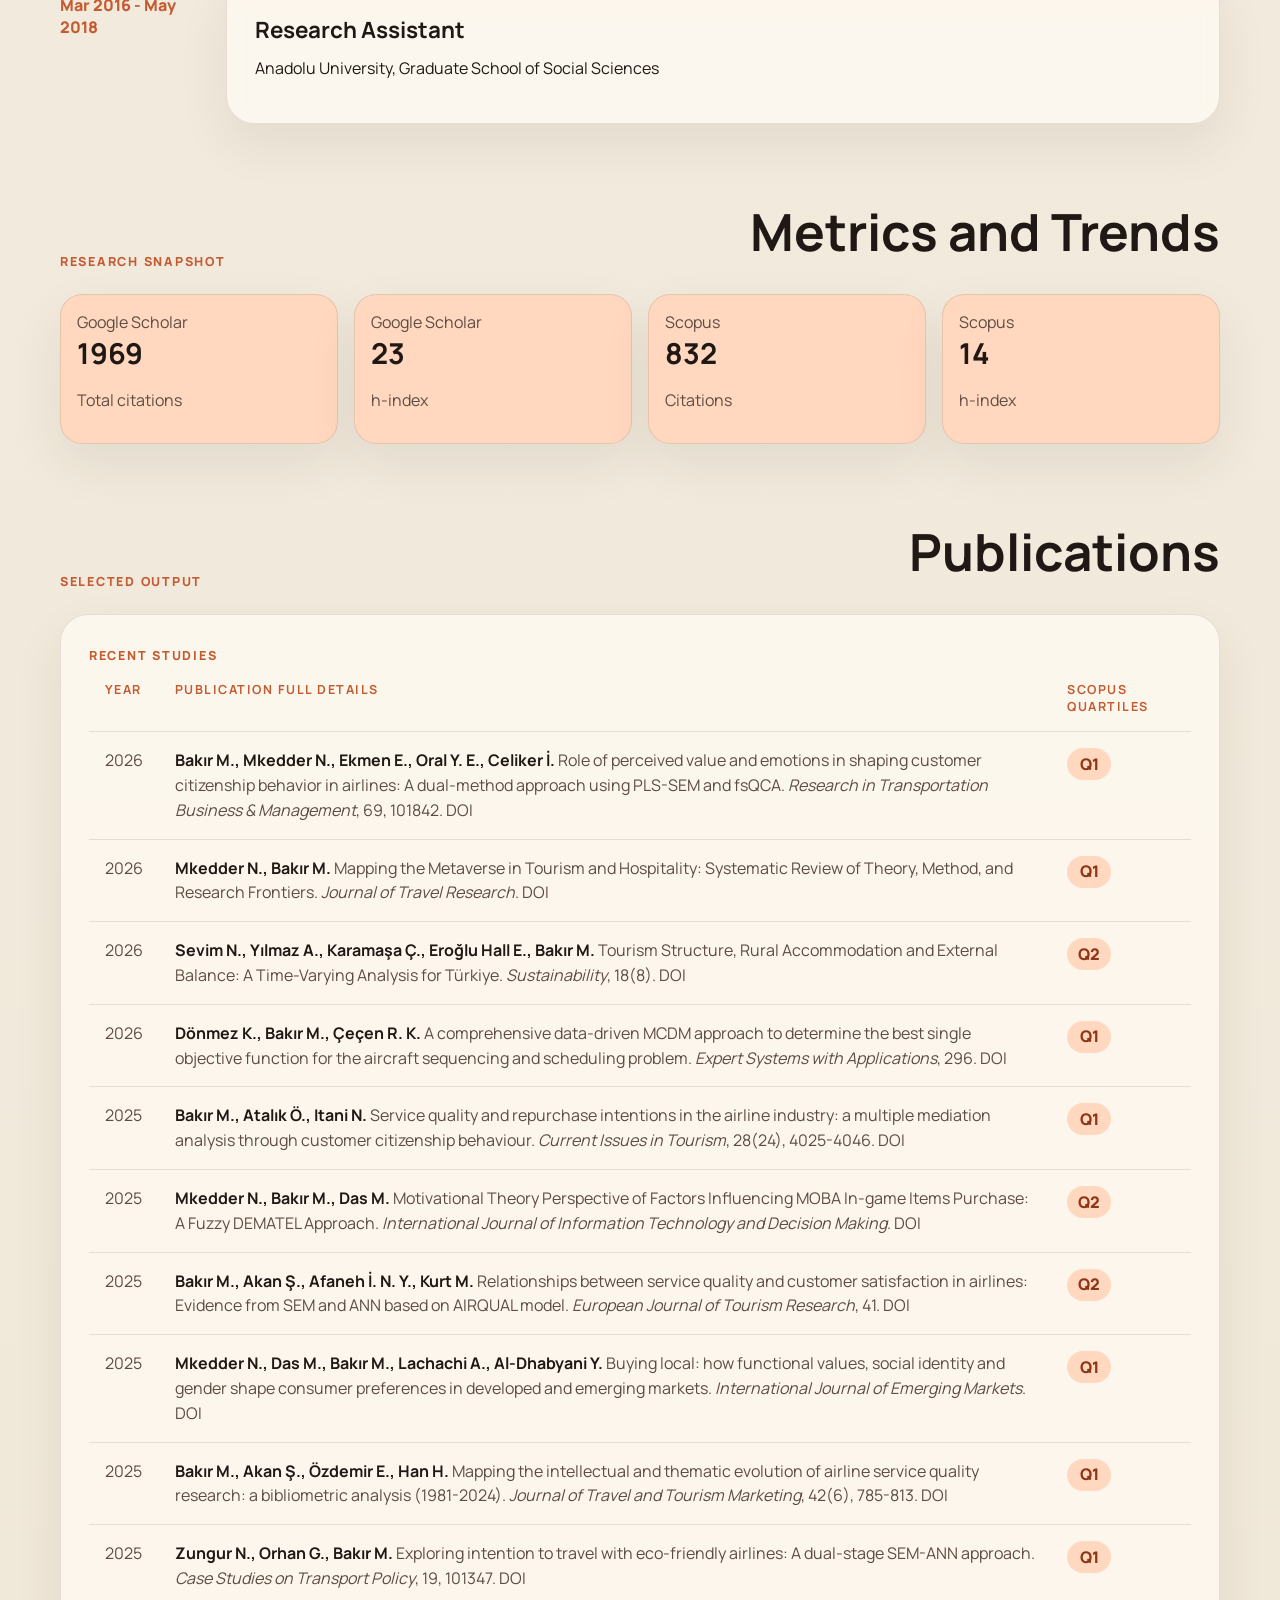
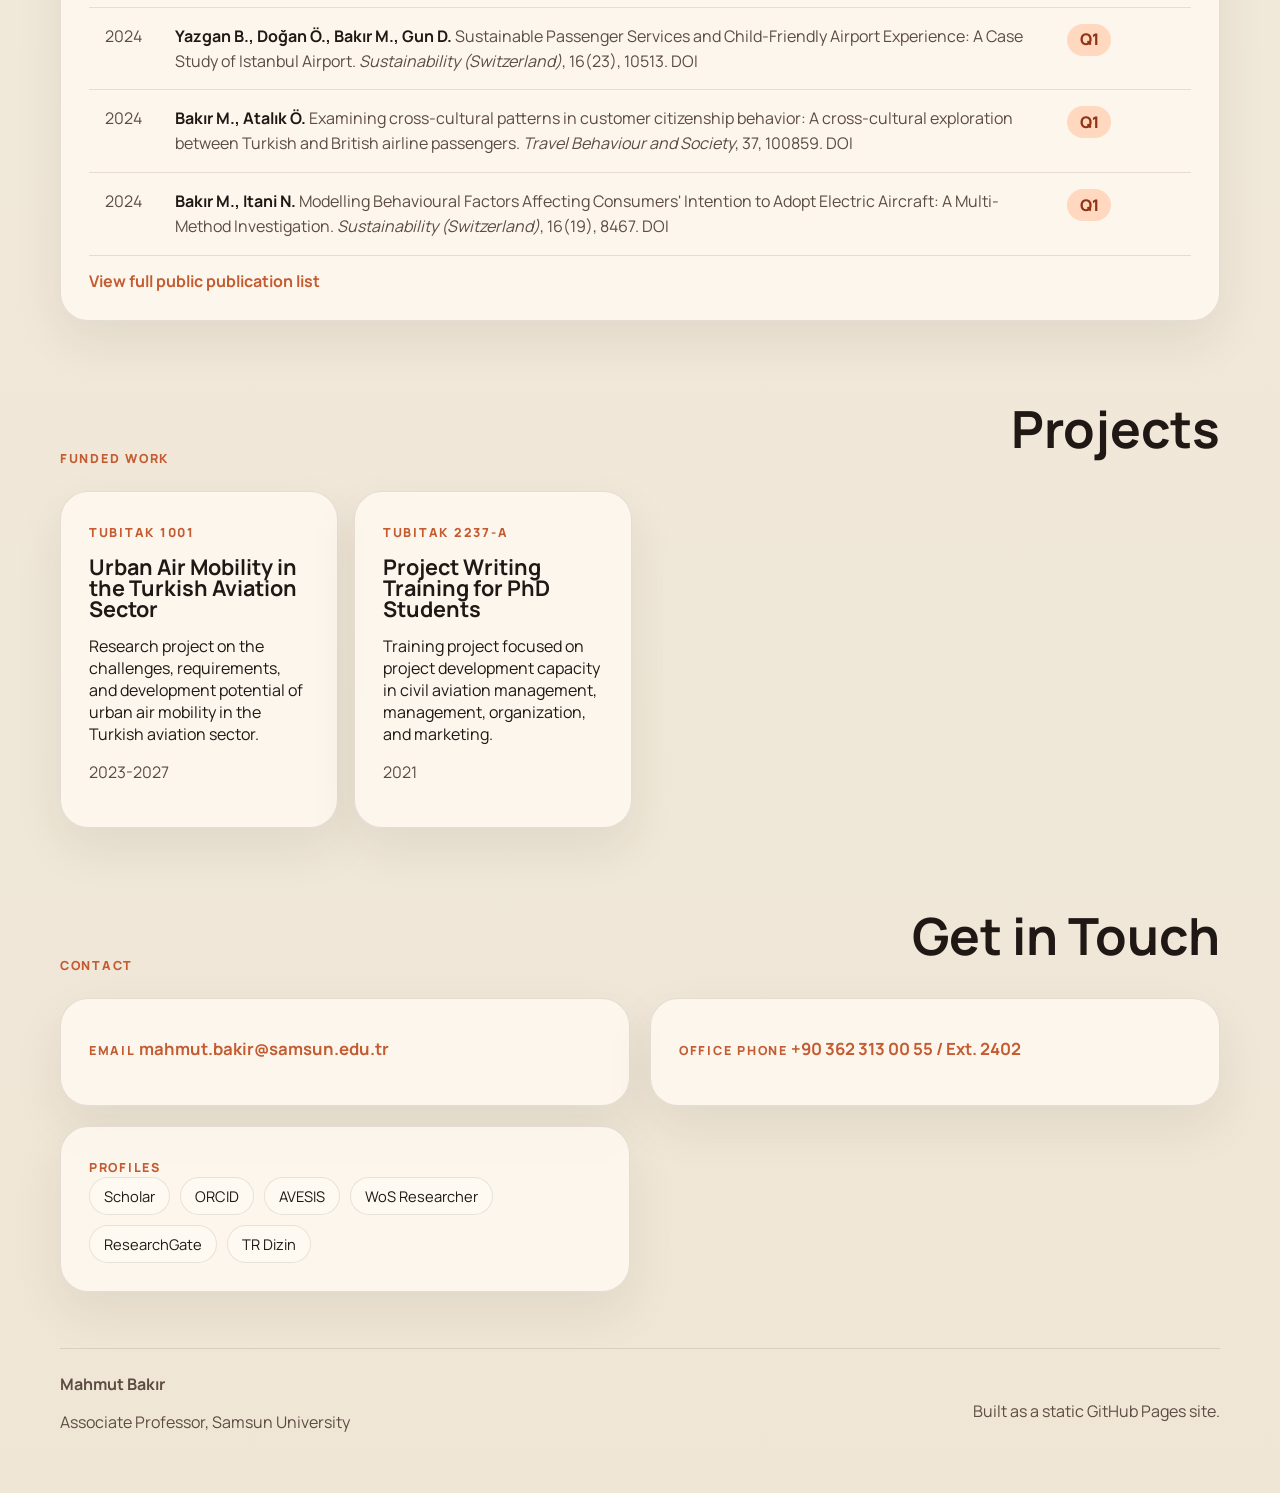
==== commit ce57640c: "Update index.html" ====
--- a/index.html
+++ b/index.html
@@ -107,7 +107,7 @@
                             <span>Total publications</span>
                         </div>
                         <div>
-                            <strong>1947</strong>
+                            <strong>1969</strong>
                             <span>Scholar citations</span>
                         </div>
                         <div>
@@ -264,7 +264,7 @@
                 <div class="metrics-grid">
                     <article class="metric-card">
                         <span>Google Scholar</span>
-                        <strong>1947</strong>
+                        <strong>1969</strong>
                         <p>Total citations</p>
                     </article>
                     <article class="metric-card">
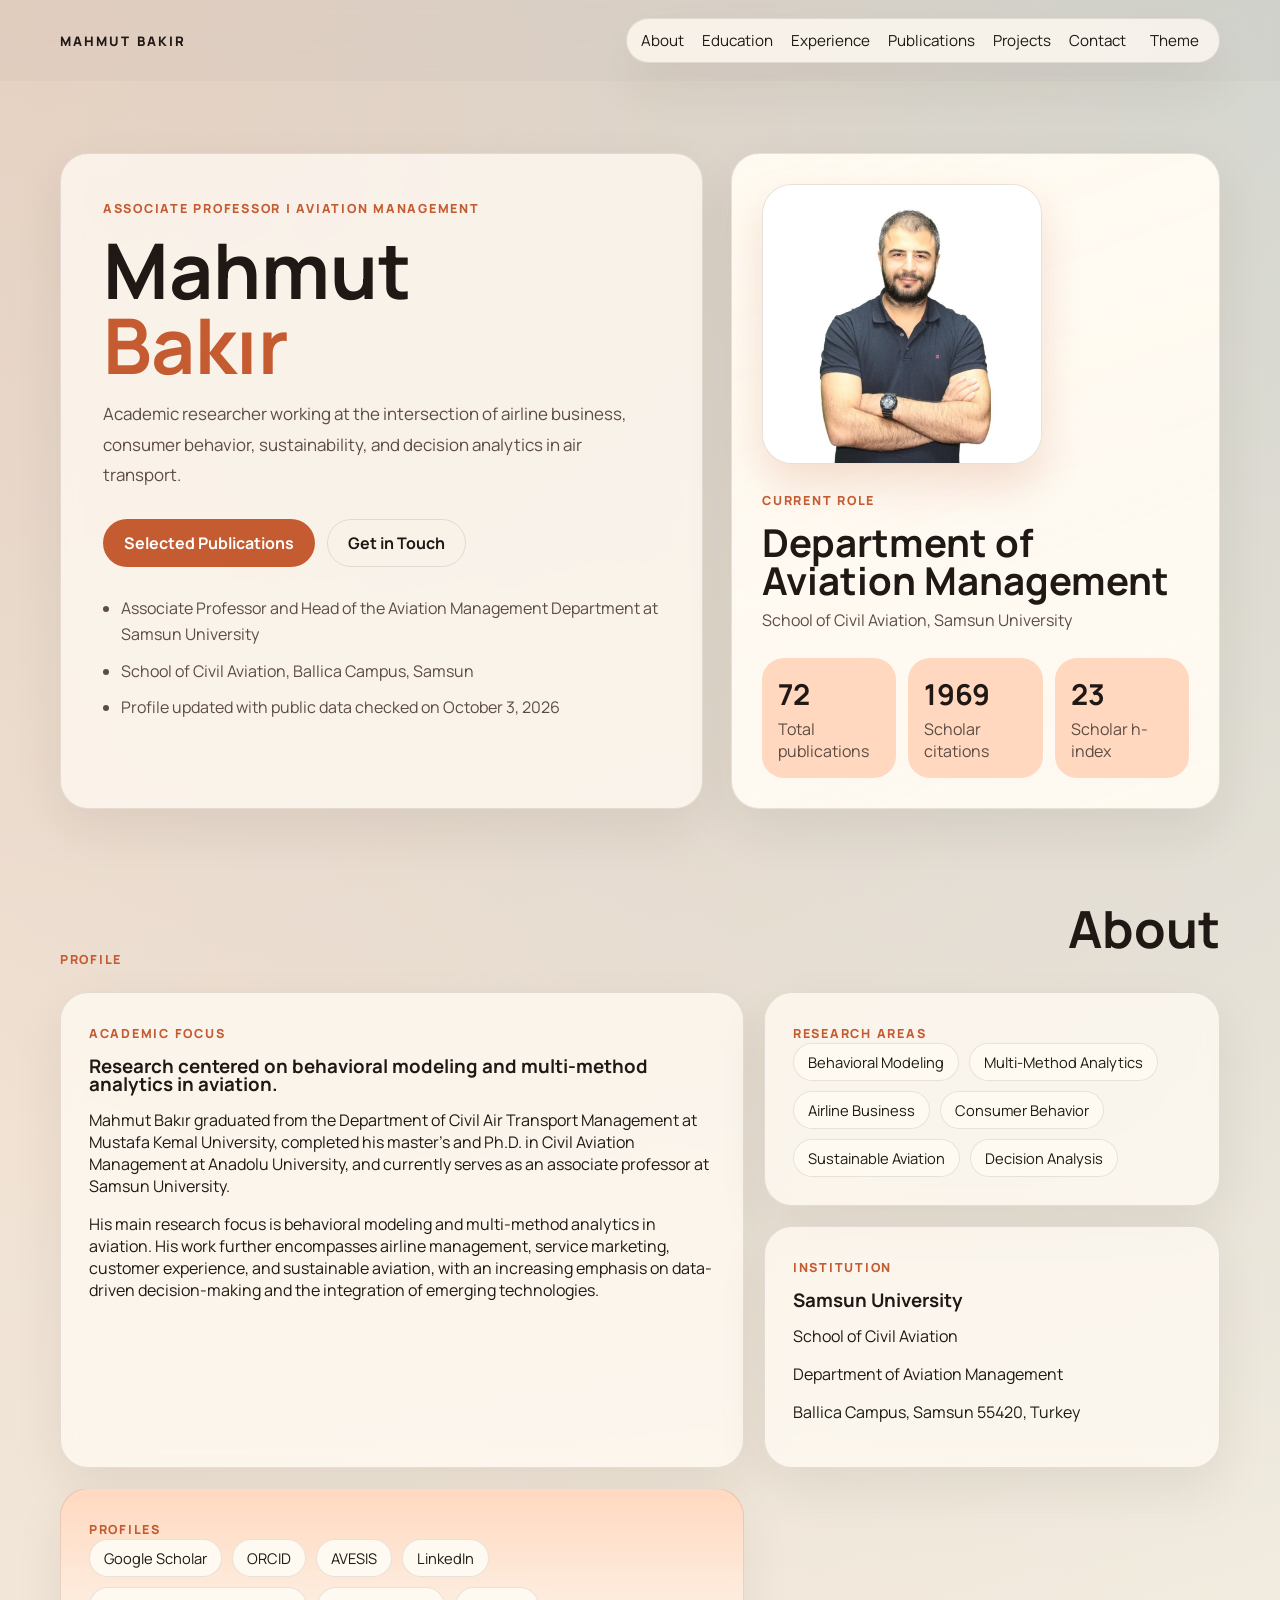
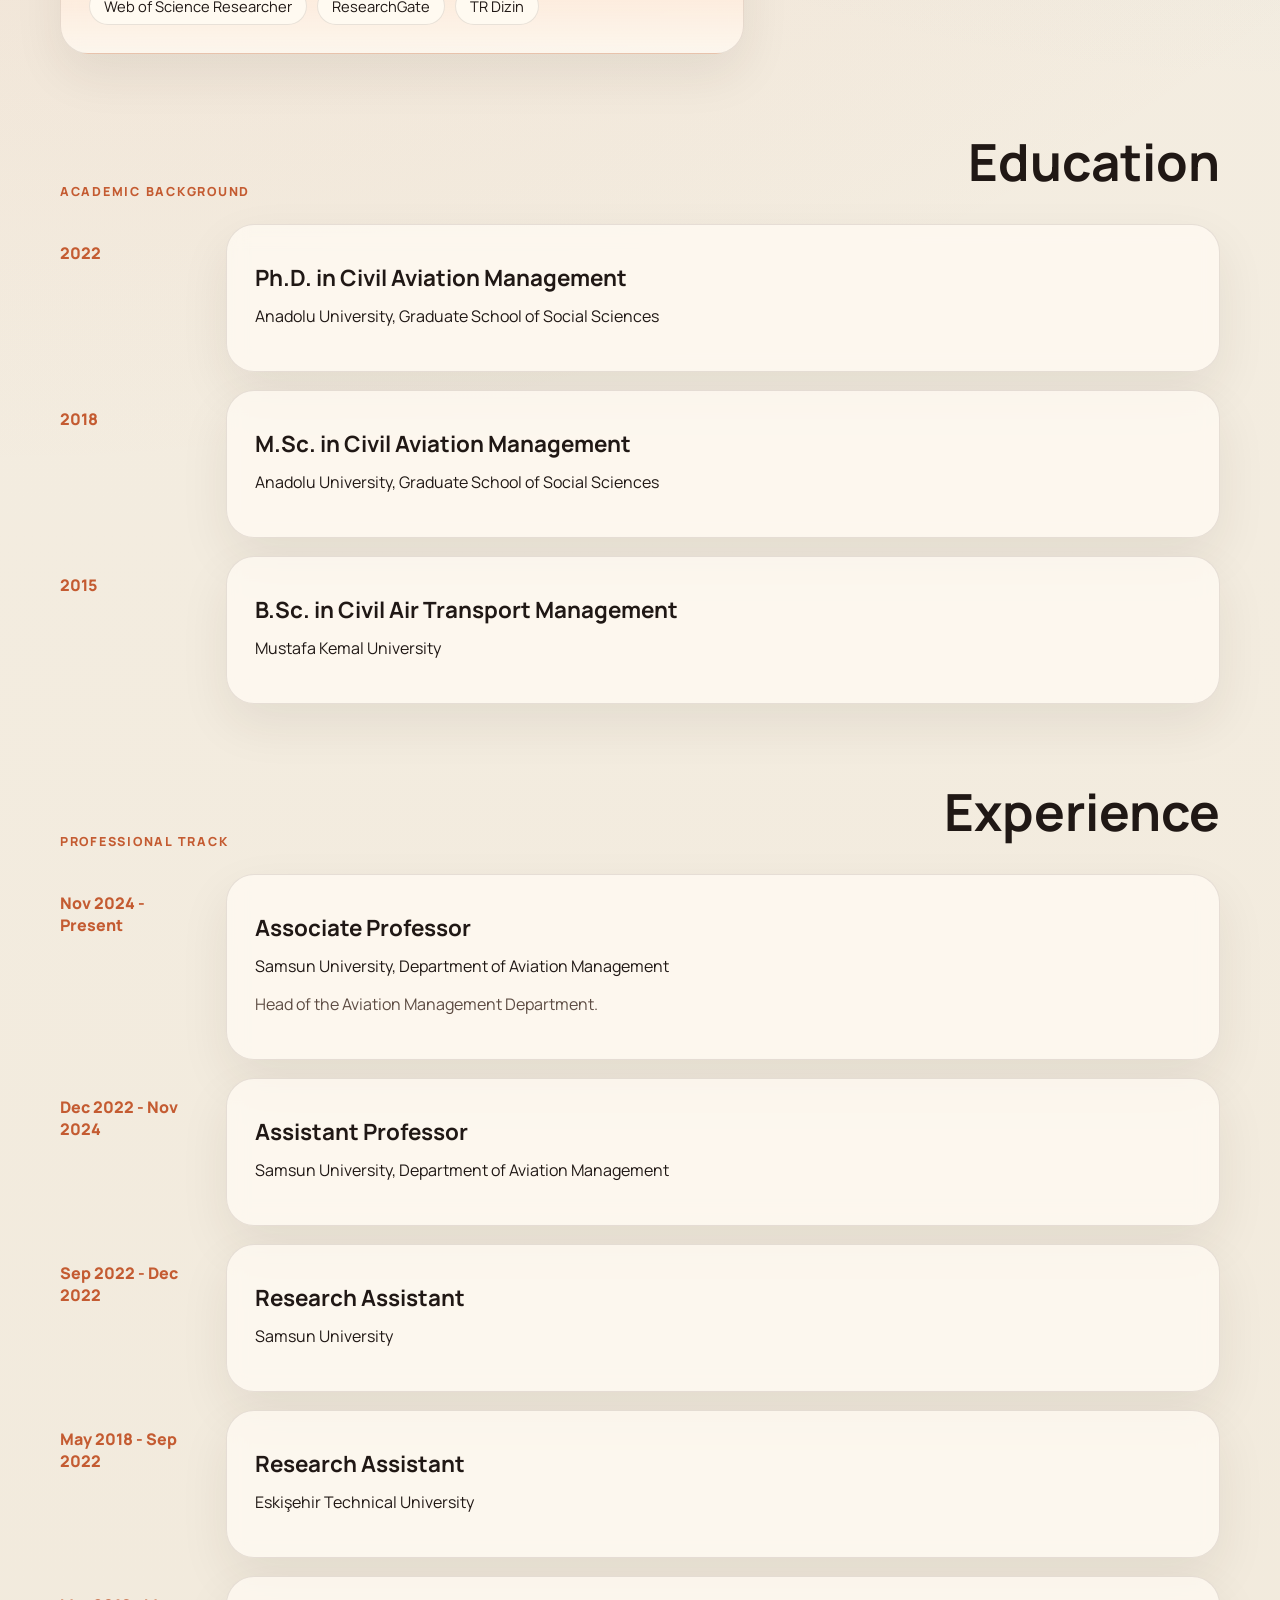
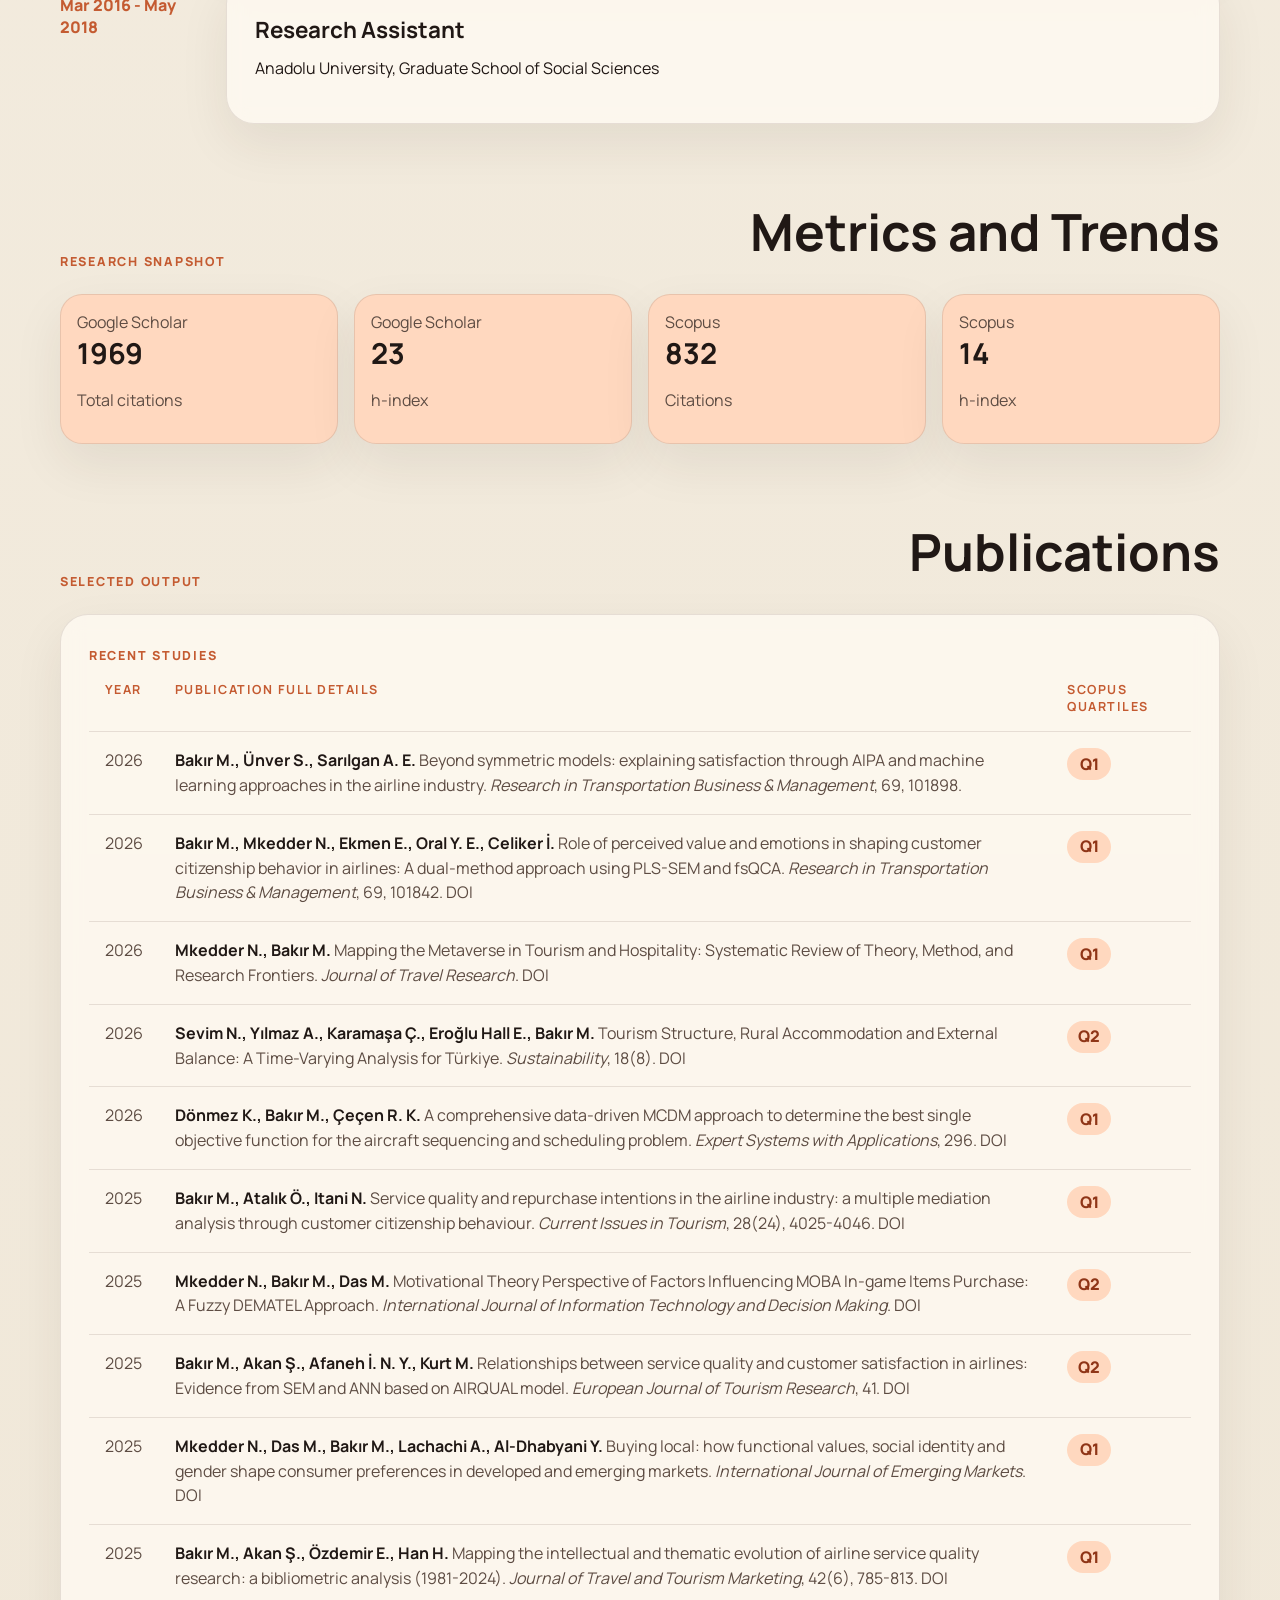
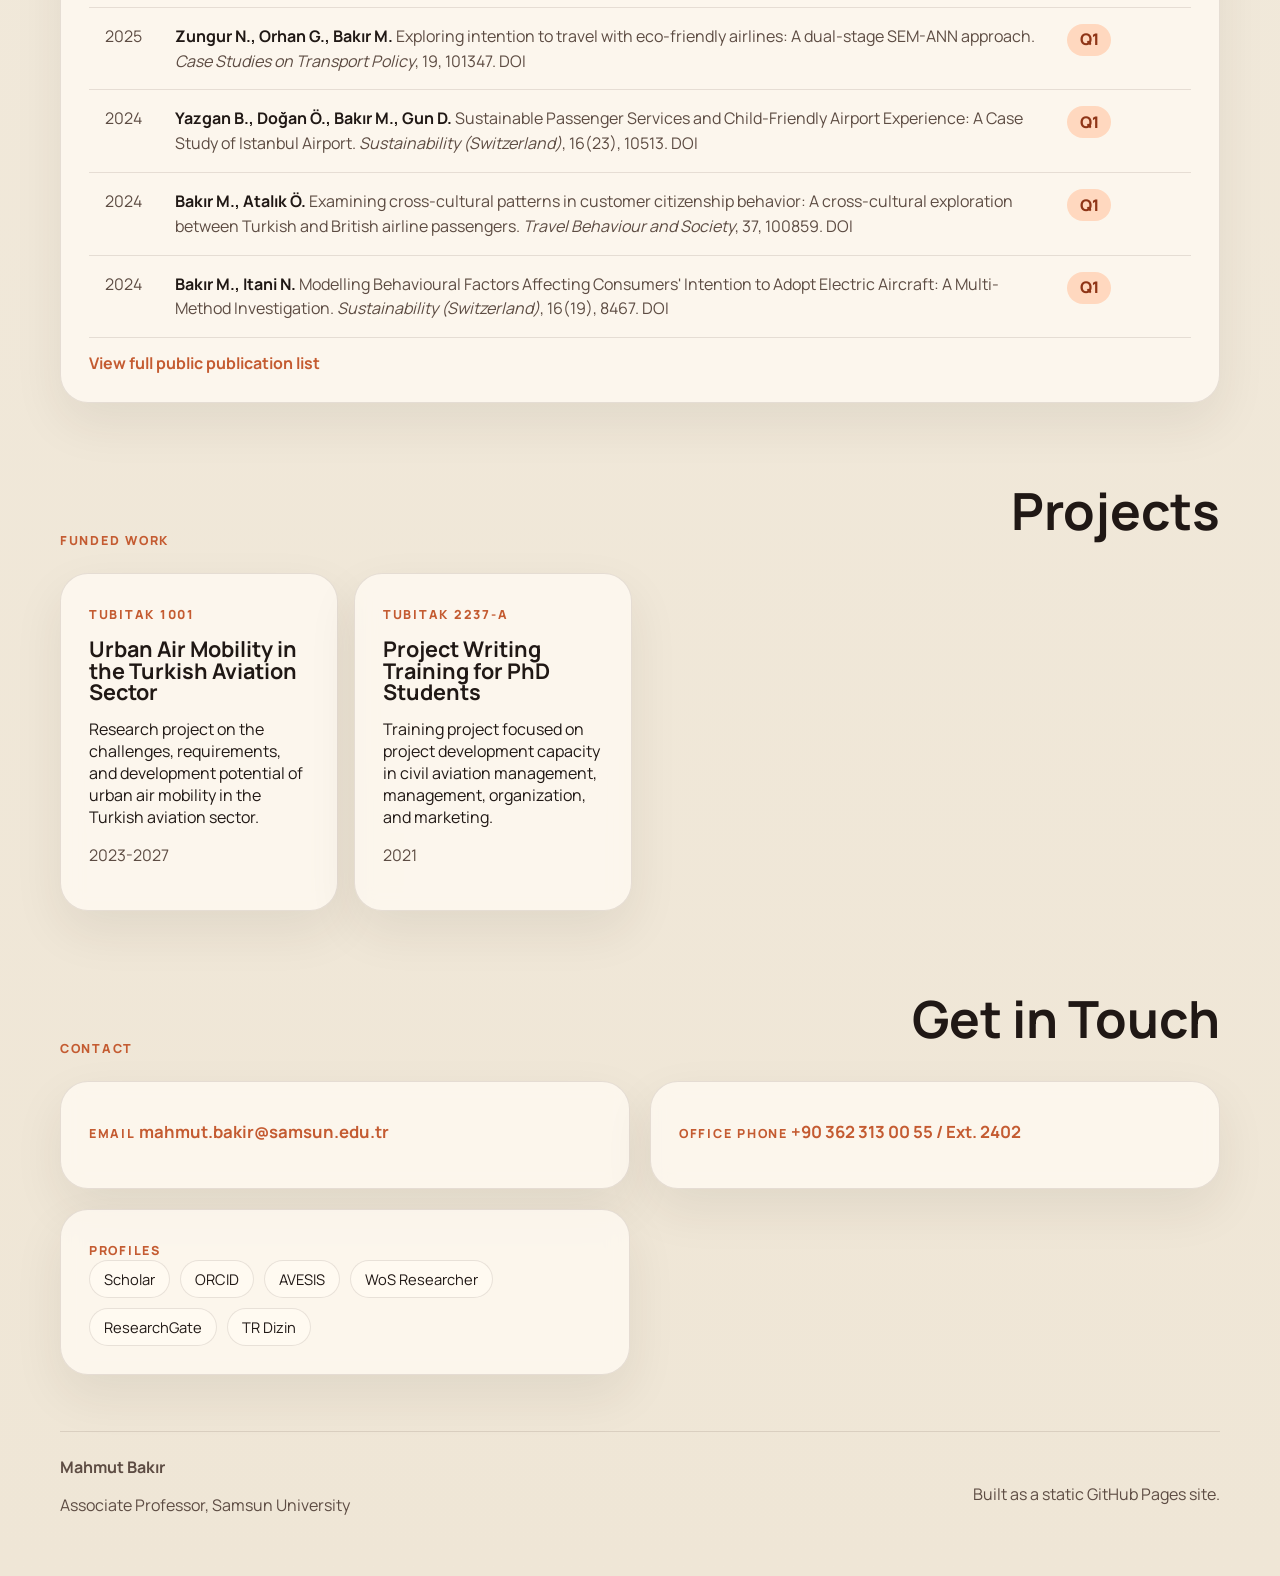
==== commit e58b5ccb: "Update profile update date in index.html" ====
--- a/index.html
+++ b/index.html
@@ -91,7 +91,7 @@
                     <ul class="hero-points">
                         <li>Associate Professor and Head of the Aviation Management Department at Samsun University</li>
                         <li>School of Civil Aviation, Ballica Campus, Samsun</li>
-                        <li>Profile updated with public data checked on September 19, 2026</li>
+                        <li>Profile updated with public data checked on October 3, 2026</li>
                     </ul>
                 </div>
                 <aside class="hero-card">
